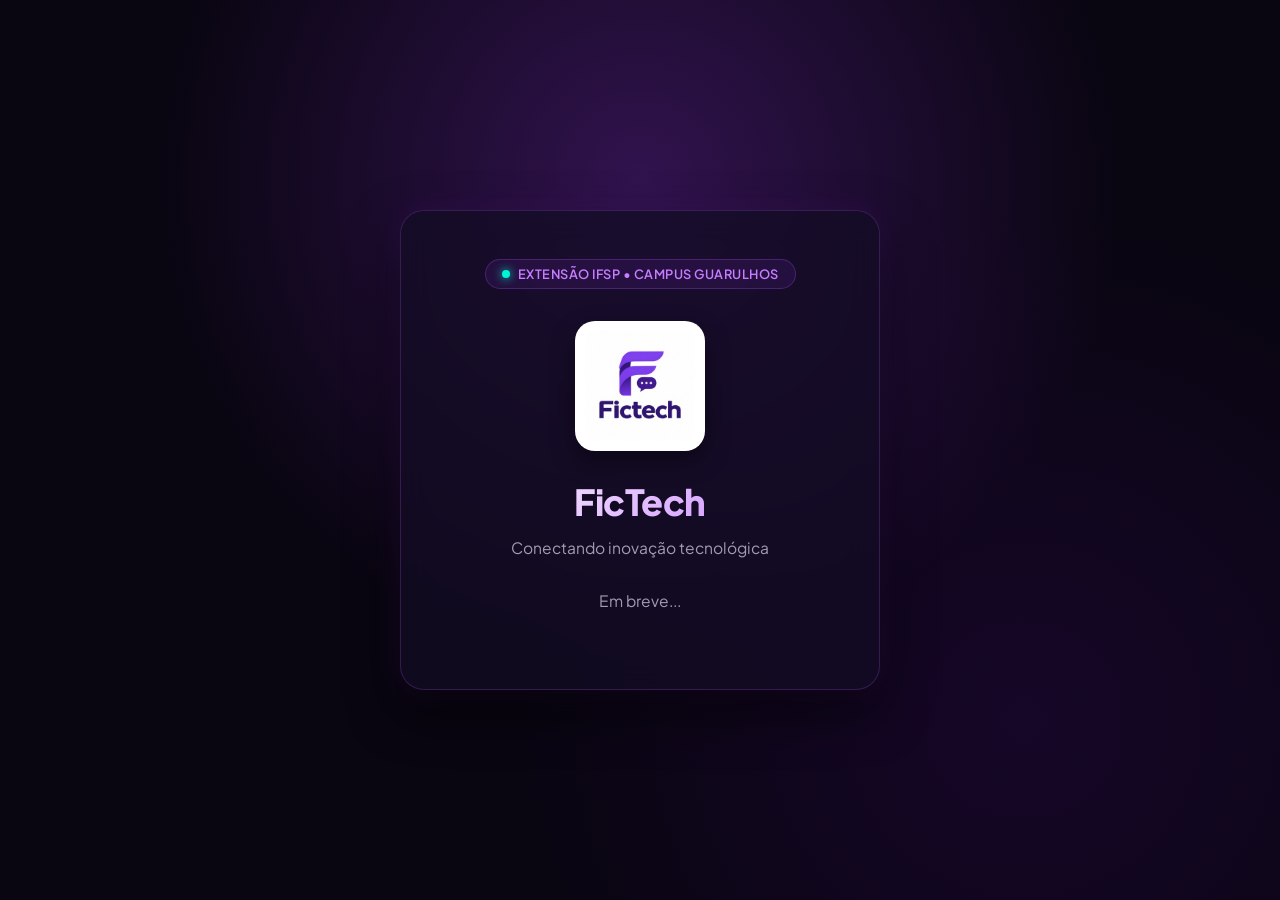
==== index.html @ bb1fc8cc "feat: Index & ReadMe add" ====
<!DOCTYPE html>
<html lang="pt-BR">
<head>
    <meta charset="UTF-8">
    <meta name="viewport" content="width=device-width, initial-scale=1.0">
    <title>FicTech - Em Breve | Projeto de Extensão IFSP</title>
    
    <!-- Fonte moderna do Google Fonts -->
    <link rel="preconnect" href="https://fonts.googleapis.com">
    <link rel="preconnect" href="https://fonts.gstatic.com" crossorigin>
    <link href="https://fonts.googleapis.com/css2?family=Plus+Jakarta+Sans:wght@400;600;700;800&display=swap" rel="stylesheet">
    
    <style>
        :root {
            --primary: #7B2CBF;
            --primary-light: #9D4EDD;
            --primary-glow: rgba(123, 44, 191, 0.35);
            --bg-dark: #090511;
            --card-bg: rgba(19, 12, 36, 0.75);
            --text-main: #F3F0F9;
            --text-muted: #A39BB0;
        }

        * {
            box-sizing: border-box;
            margin: 0;
            padding: 0;
        }

        body {
            font-family: 'Plus Jakarta Sans', -apple-system, BlinkMacSystemFont, sans-serif;
            background-color: var(--bg-dark);
            /* Gradiente radial de fundo para criar iluminação temática */
            background-image: 
                radial-gradient(circle at 50% 20%, var(--primary-glow) 0%, transparent 50%),
                radial-gradient(circle at 80% 80%, rgba(60, 9, 108, 0.25) 0%, transparent 40%);
            color: var(--text-main);
            display: flex;
            justify-content: center;
            align-items: center;
            min-height: 100vh;
            padding: 1.5rem;
        }

        .card {
            background: var(--card-bg);
            backdrop-filter: blur(16px);
            -webkit-backdrop-filter: blur(16px);
            border: 1px solid rgba(157, 78, 221, 0.25);
            padding: 3rem 2.25rem;
            border-radius: 24px;
            box-shadow: 0 20px 50px rgba(0, 0, 0, 0.6), 
                        0 0 30px rgba(123, 44, 191, 0.2);
            text-align: center;
            max-width: 480px;
            width: 100%;
            transition: transform 0.3s ease, box-shadow 0.3s ease;
        }

        .card:hover {
            transform: translateY(-4px);
            box-shadow: 0 25px 60px rgba(0, 0, 0, 0.7), 
                        0 0 40px rgba(157, 78, 221, 0.3);
        }

        /* Badge de Status / Projeto */
        .badge {
            display: inline-flex;
            align-items: center;
            gap: 8px;
            background: rgba(123, 44, 191, 0.15);
            border: 1px solid rgba(157, 78, 221, 0.3);
            color: #C77DFF;
            padding: 6px 16px;
            border-radius: 50px;
            font-size: 0.8rem;
            font-weight: 600;
            letter-spacing: 0.5px;
            margin-bottom: 2rem;
            text-transform: uppercase;
        }

        /* Ponto pulsante de status ativo */
        .pulse-dot {
            width: 8px;
            height: 8px;
            background-color: #00F5D4;
            border-radius: 50%;
            box-shadow: 0 0 10px #00F5D4;
            animation: pulse 2s infinite;
        }

        @keyframes pulse {
            0% { transform: scale(0.95); box-shadow: 0 0 0 0 rgba(0, 245, 212, 0.7); }
            70% { transform: scale(1); box-shadow: 0 0 0 8px rgba(0, 245, 212, 0); }
            100% { transform: scale(0.95); box-shadow: 0 0 0 0 rgba(0, 245, 212, 0); }
        }

        .logo-container {
            display: inline-block;
            margin-bottom: 1.5rem;
        }

        .logo {
            width: 130px;
            height: 130px;
            object-fit: contain;
            border-radius: 20px;
            background: #FFFFFF;
            padding: 10px;
            box-shadow: 0 10px 25px rgba(0, 0, 0, 0.4);
        }

        h1 {
            font-size: 2.25rem;
            font-weight: 800;
            margin-bottom: 0.75rem;
            background: linear-gradient(135deg, #FFFFFF 0%, #C77DFF 100%);
            -webkit-background-clip: text;
            -webkit-text-fill-color: transparent;
            letter-spacing: -0.5px;
        }

        .description {
            font-size: 0.975rem;
            line-height: 1.6;
            color: var(--text-muted);
            margin-bottom: 1.75rem;
        }

        /* Box provocativa "Em breve" */
        .teaser-box {
            background: rgba(255, 255, 255, 0.03);
            border-left: 3px solid var(--primary-light);
            padding: 1rem 1.25rem;
            border-radius: 0 12px 12px 0;
            text-align: left;
        }

        .teaser-box h2 {
            font-size: 0.875rem;
            color: #E0AAFF;
            margin-bottom: 0.25rem;
            font-weight: 700;
            display: flex;
            align-items: center;
            gap: 6px;
        }

        .teaser-box p {
            font-size: 0.85rem;
            color: var(--text-muted);
            line-height: 1.5;
        }

        footer {
            margin-top: 2rem;
            font-size: 0.75rem;
            color: rgba(163, 155, 176, 0.5);
        }
    </style>
</head>
<body>

    <main class="card">
        <!-- Tag superior de contexto do projeto -->
        <div class="badge">
            <span class="pulse-dot"></span>
            Extensão IFSP • Campus Guarulhos
        </div>

        <div class="logo-container">
            <img src="/img/fictech_logo.jpg" alt="Logo FicTech" class="logo">
        </div>
        
        <h1>FicTech</h1>
        
        <p class="description">
            Conectando inovação tecnológica
        <p class="description">Em breve...</p>
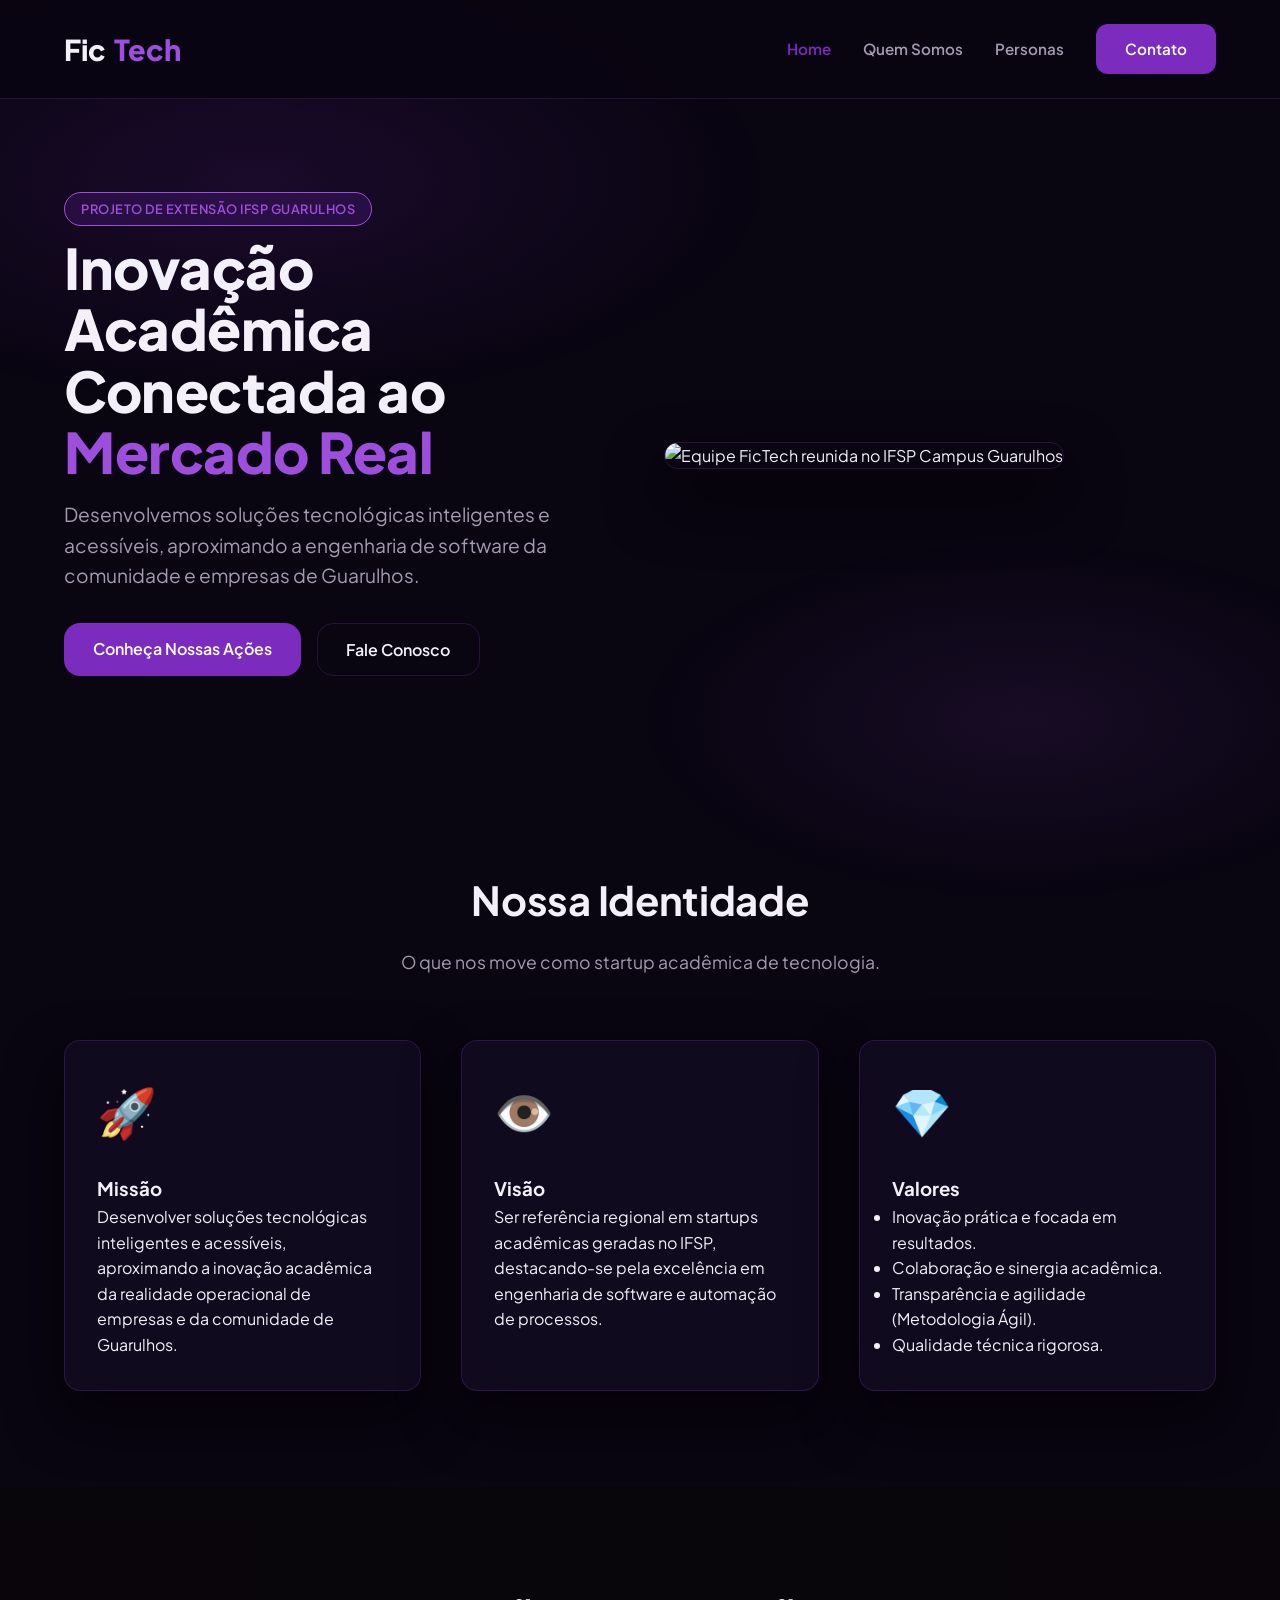
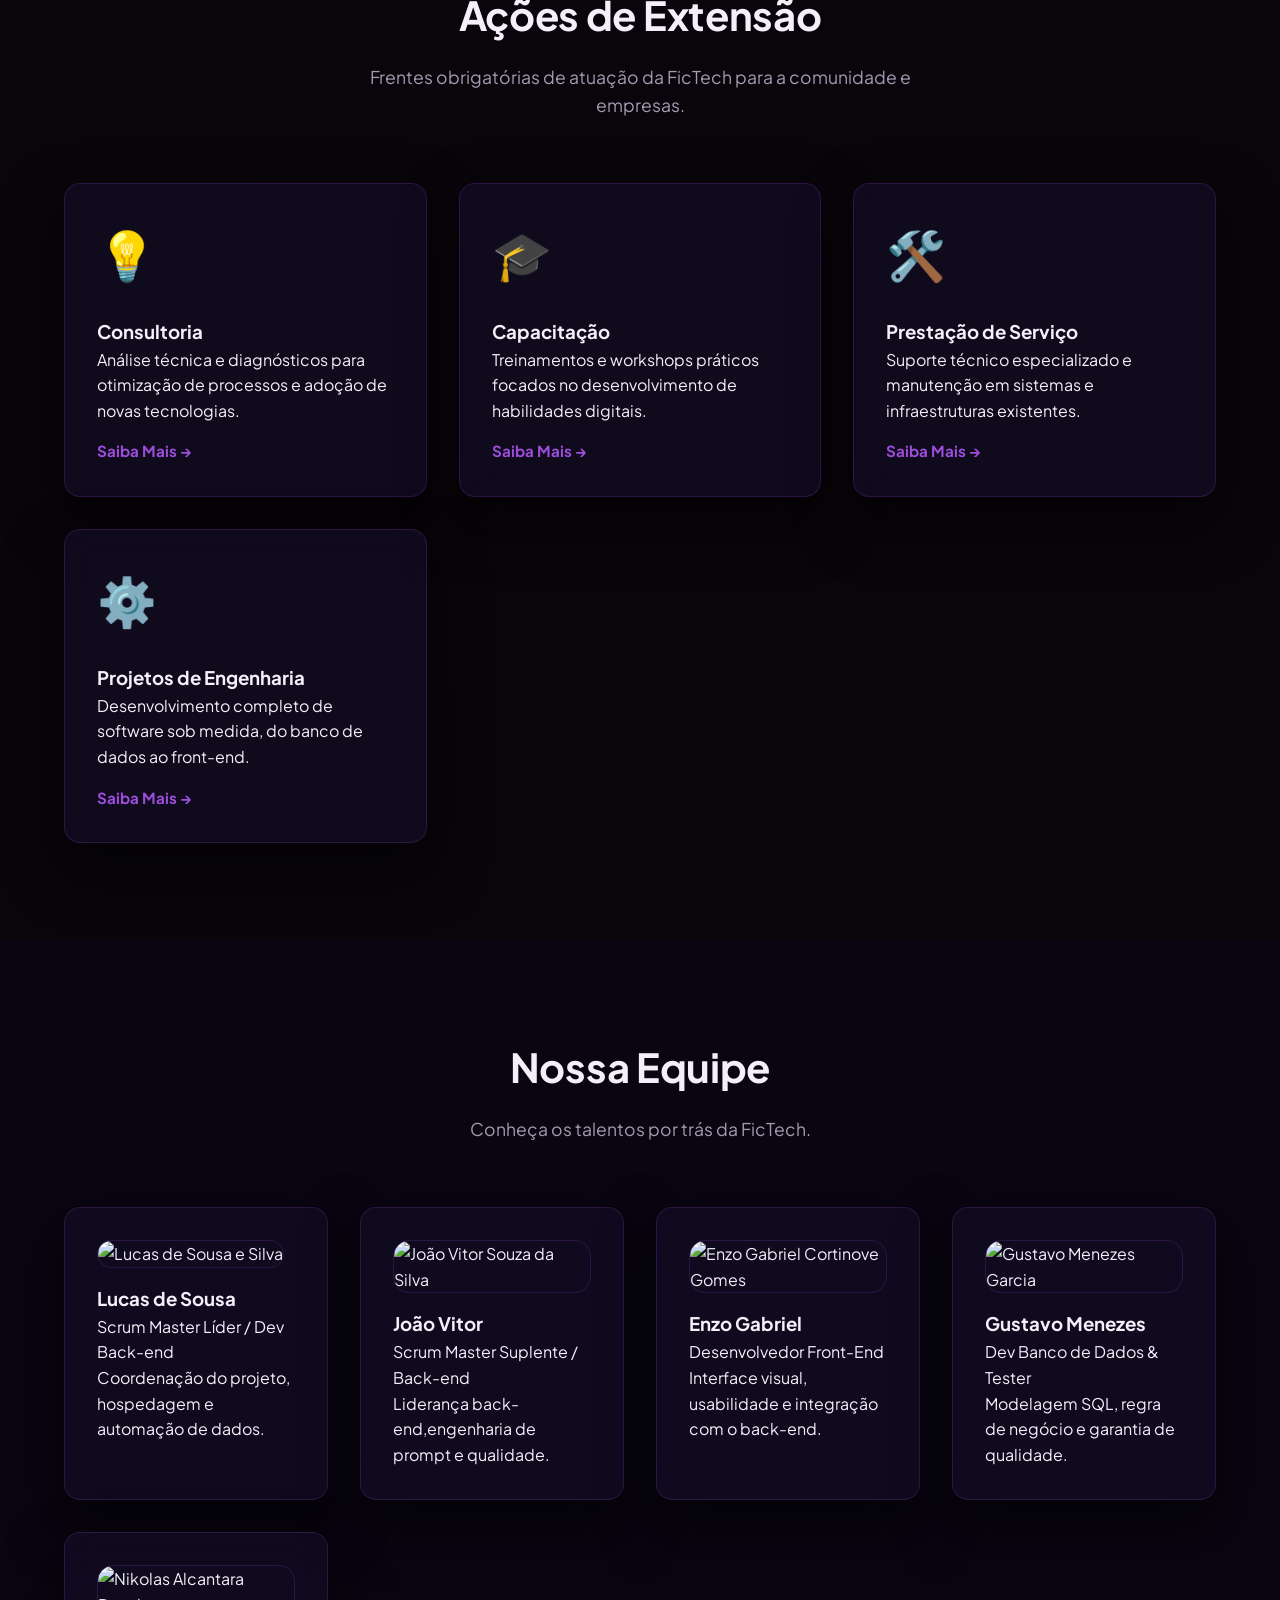
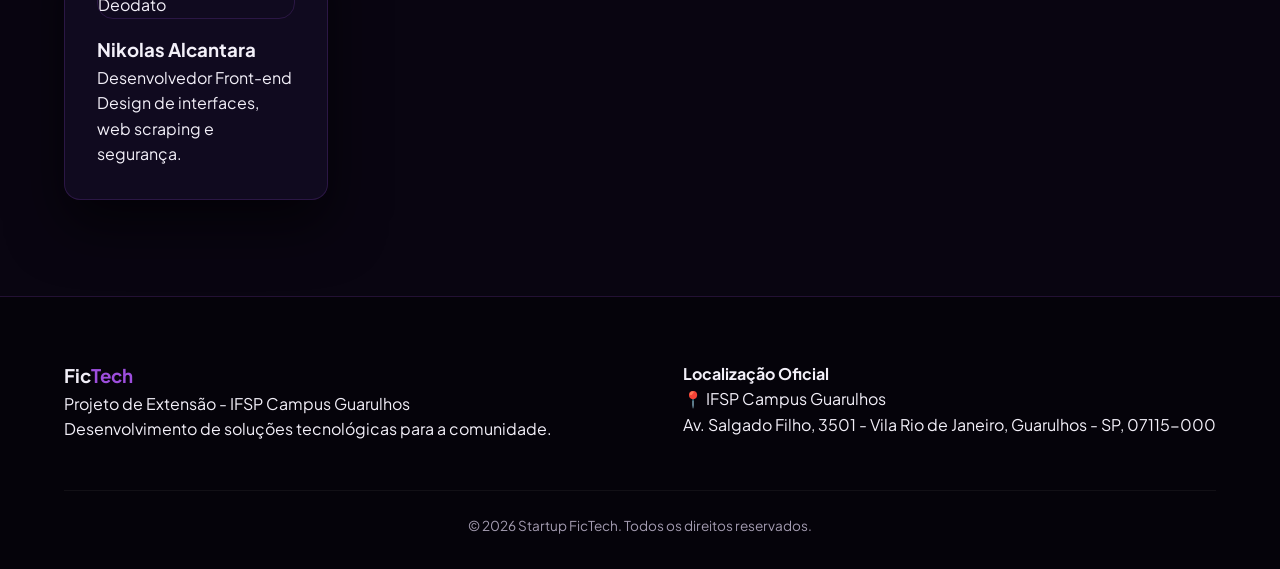
==== commit e7ed27c8: "feat: adiciona landing page e estrutura completa do portal fictech" ====
--- a/index.html
+++ b/index.html
@@ -1,180 +1,217 @@
 <!DOCTYPE html>
 <html lang="pt-BR">
+
 <head>
-    <meta charset="UTF-8">
-    <meta name="viewport" content="width=device-width, initial-scale=1.0">
-    <title>FicTech - Em Breve | Projeto de Extensão IFSP</title>
-    
-    <!-- Fonte moderna do Google Fonts -->
-    <link rel="preconnect" href="https://fonts.googleapis.com">
-    <link rel="preconnect" href="https://fonts.gstatic.com" crossorigin>
-    <link href="https://fonts.googleapis.com/css2?family=Plus+Jakarta+Sans:wght@400;600;700;800&display=swap" rel="stylesheet">
-    
-    <style>
-        :root {
-            --primary: #7B2CBF;
-            --primary-light: #9D4EDD;
-            --primary-glow: rgba(123, 44, 191, 0.35);
-            --bg-dark: #090511;
-            --card-bg: rgba(19, 12, 36, 0.75);
-            --text-main: #F3F0F9;
-            --text-muted: #A39BB0;
-        }
-
-        * {
-            box-sizing: border-box;
-            margin: 0;
-            padding: 0;
-        }
-
-        body {
-            font-family: 'Plus Jakarta Sans', -apple-system, BlinkMacSystemFont, sans-serif;
-            background-color: var(--bg-dark);
-            /* Gradiente radial de fundo para criar iluminação temática */
-            background-image: 
-                radial-gradient(circle at 50% 20%, var(--primary-glow) 0%, transparent 50%),
-                radial-gradient(circle at 80% 80%, rgba(60, 9, 108, 0.25) 0%, transparent 40%);
-            color: var(--text-main);
-            display: flex;
-            justify-content: center;
-            align-items: center;
-            min-height: 100vh;
-            padding: 1.5rem;
-        }
-
-        .card {
-            background: var(--card-bg);
-            backdrop-filter: blur(16px);
-            -webkit-backdrop-filter: blur(16px);
-            border: 1px solid rgba(157, 78, 221, 0.25);
-            padding: 3rem 2.25rem;
-            border-radius: 24px;
-            box-shadow: 0 20px 50px rgba(0, 0, 0, 0.6), 
-                        0 0 30px rgba(123, 44, 191, 0.2);
-            text-align: center;
-            max-width: 480px;
-            width: 100%;
-            transition: transform 0.3s ease, box-shadow 0.3s ease;
-        }
-
-        .card:hover {
-            transform: translateY(-4px);
-            box-shadow: 0 25px 60px rgba(0, 0, 0, 0.7), 
-                        0 0 40px rgba(157, 78, 221, 0.3);
-        }
-
-        /* Badge de Status / Projeto */
-        .badge {
-            display: inline-flex;
-            align-items: center;
-            gap: 8px;
-            background: rgba(123, 44, 191, 0.15);
-            border: 1px solid rgba(157, 78, 221, 0.3);
-            color: #C77DFF;
-            padding: 6px 16px;
-            border-radius: 50px;
-            font-size: 0.8rem;
-            font-weight: 600;
-            letter-spacing: 0.5px;
-            margin-bottom: 2rem;
-            text-transform: uppercase;
-        }
-
-        /* Ponto pulsante de status ativo */
-        .pulse-dot {
-            width: 8px;
-            height: 8px;
-            background-color: #00F5D4;
-            border-radius: 50%;
-            box-shadow: 0 0 10px #00F5D4;
-            animation: pulse 2s infinite;
-        }
-
-        @keyframes pulse {
-            0% { transform: scale(0.95); box-shadow: 0 0 0 0 rgba(0, 245, 212, 0.7); }
-            70% { transform: scale(1); box-shadow: 0 0 0 8px rgba(0, 245, 212, 0); }
-            100% { transform: scale(0.95); box-shadow: 0 0 0 0 rgba(0, 245, 212, 0); }
-        }
-
-        .logo-container {
-            display: inline-block;
-            margin-bottom: 1.5rem;
-        }
-
-        .logo {
-            width: 130px;
-            height: 130px;
-            object-fit: contain;
-            border-radius: 20px;
-            background: #FFFFFF;
-            padding: 10px;
-            box-shadow: 0 10px 25px rgba(0, 0, 0, 0.4);
-        }
-
-        h1 {
-            font-size: 2.25rem;
-            font-weight: 800;
-            margin-bottom: 0.75rem;
-            background: linear-gradient(135deg, #FFFFFF 0%, #C77DFF 100%);
-            -webkit-background-clip: text;
-            -webkit-text-fill-color: transparent;
-            letter-spacing: -0.5px;
-        }
-
-        .description {
-            font-size: 0.975rem;
-            line-height: 1.6;
-            color: var(--text-muted);
-            margin-bottom: 1.75rem;
-        }
-
-        /* Box provocativa "Em breve" */
-        .teaser-box {
-            background: rgba(255, 255, 255, 0.03);
-            border-left: 3px solid var(--primary-light);
-            padding: 1rem 1.25rem;
-            border-radius: 0 12px 12px 0;
-            text-align: left;
-        }
-
-        .teaser-box h2 {
-            font-size: 0.875rem;
-            color: #E0AAFF;
-            margin-bottom: 0.25rem;
-            font-weight: 700;
-            display: flex;
-            align-items: center;
-            gap: 6px;
-        }
-
-        .teaser-box p {
-            font-size: 0.85rem;
-            color: var(--text-muted);
-            line-height: 1.5;
-        }
-
-        footer {
-            margin-top: 2rem;
-            font-size: 0.75rem;
-            color: rgba(163, 155, 176, 0.5);
-        }
-    </style>
+  <meta charset="UTF-8">
+  <meta name="viewport" content="width=device-width, initial-scale=1.0">
+  <title>Portal FicTech | IFSP Guarulhos</title>
+  <!-- Fonte Plus Jakarta Sans -->
+  <link rel="preconnect" href="https://fonts.googleapis.com">
+  <link rel="preconnect" href="https://fonts.gstatic.com" crossorigin>
+  <link href="https://fonts.googleapis.com/css2?family=Plus+Jakarta+Sans:wght@300;400;600;700;800&display=swap"
+    rel="stylesheet">
+  <link rel="stylesheet" href="static/css/style.css">
 </head>
+
 <body>
 
-    <main class="card">
-        <!-- Tag superior de contexto do projeto -->
-        <div class="badge">
-            <span class="pulse-dot"></span>
-            Extensão IFSP • Campus Guarulhos
-        </div>
-
-        <div class="logo-container">
-            <img src="/img/fictech_logo.jpg" alt="Logo FicTech" class="logo">
-        </div>
-        
-        <h1>FicTech</h1>
-        
-        <p class="description">
-            Conectando inovação tecnológica
-        <p class="description">Em breve...</p>+  <header class="header" id="header">
+    <div class="logo">Fic<span>Tech</span></div>
+
+    <!-- Botão Hambúrguer (Visível apenas em telas menores/mobile) -->
+    <button class="menu-toggle" aria-label="Abrir menu de navegação" onclick="toggleNav()">
+      &#9776;
+    </button>
+
+    <nav>
+      <ul id="nav-menu">
+        <li><a href="index.html" class="active">Home</a></li>
+        <li><a href="quem-somos.html">Quem Somos</a></li>
+        <li><a href="personas.html">Personas</a></li>
+        <li><a href="contato.php" class="btn-primary-sm">Contato</a></li>
+      </ul>
+    </nav>
+  </header>
+
+  <!-- 1ª DOBRA: HERO SECTION -->
+  <section class="hero-section">
+    <div class="hero-content">
+      <span class="badge">Projeto de Extensão IFSP Guarulhos</span>
+      <h1>Inovação Acadêmica Conectada ao <span>Mercado Real</span></h1>
+      <p>Desenvolvemos soluções tecnológicas inteligentes e acessíveis, aproximando a engenharia de software da
+        comunidade e empresas de Guarulhos.</p>
+      <div class="hero-buttons">
+        <a href="quem-somos.html" class="btn-primary">Conheça Nossas Ações</a>
+        <a href="contato.php" class="btn-secondary">Fale Conosco</a>
+      </div>
+    </div>
+    <div class="hero-image-wrapper">
+      <!-- Imagem Horizontal no padrão clássico 16:9 (1280x720) -->
+      <img src="https://picsum.photos/1280/720" alt="Equipe FicTech reunida no IFSP Campus Guarulhos" class="hero-img">
+    </div>
+  </section>
+
+  <script>
+    // Header scroll effect
+    const header = document.getElementById('header');
+    let lastScroll = 0;
+
+    window.addEventListener('scroll', () => {
+      const currentScroll = window.pageYOffset;
+
+      if (currentScroll > lastScroll && currentScroll > 100) {
+        header.classList.add('scrolled');
+      } else {
+        header.classList.remove('scrolled');
+      }
+
+      lastScroll = currentScroll;
+    });
+  </script>
+
+  <script>
+    function toggleNav() {
+      const navMenu = document.getElementById('nav-menu');
+      const isOpen = navMenu.classList.toggle('visible');
+
+      const toggle = document.querySelector('.menu-toggle');
+      toggle.setAttribute('aria-expanded', isOpen);
+      toggle.setAttribute('aria-label', isOpen ? 'Fechar menu de navegação' : 'Abrir menu de navegação');
+    }
+  </script>
+
+  <!-- 2ª DOBRA: INSTITUCIONAL (MISSÃO, VISÃO E VALORES) -->
+  <section class="institutional-section">
+    <div class="section-header">
+      <h2>Nossa Identidade</h2>
+      <p>O que nos move como startup acadêmica de tecnologia.</p>
+    </div>
+    <div class="cards-grid-3">
+      <div class="glass-card">
+        <div class="card-icon">🚀</div>
+        <h3>Missão</h3>
+        <p>Desenvolver soluções tecnológicas inteligentes e acessíveis, aproximando a inovação acadêmica da realidade
+          operacional de empresas e da comunidade de Guarulhos.</p>
+      </div>
+      <div class="glass-card">
+        <div class="card-icon">👁️</div>
+        <h3>Visão</h3>
+        <p>Ser referência regional em startups acadêmicas geradas no IFSP, destacando-se pela excelência em engenharia
+          de software e automação de processos.</p>
+      </div>
+      <div class="glass-card">
+        <div class="card-icon">💎</div>
+        <h3>Valores</h3>
+        <ul>
+          <li>Inovação prática e focada em resultados.</li>
+          <li>Colaboração e sinergia acadêmica.</li>
+          <li>Transparência e agilidade (Metodologia Ágil).</li>
+          <li>Qualidade técnica rigorosa.</li>
+        </ul>
+      </div>
+    </div>
+  </section>
+
+  <!-- 3ª DOBRA: SERVIÇOS (AÇÕES DE EXTENSÃO) -->
+  <section class="services-section">
+    <div class="section-header">
+      <h2>Ações de Extensão</h2>
+      <p>Frentes obrigatórias de atuação da FicTech para a comunidade e empresas.</p>
+    </div>
+    <div class="cards-grid-4">
+      <div class="glass-card">
+        <div class="card-icon">💡</div>
+        <h3>Consultoria</h3>
+        <p>Análise técnica e diagnósticos para otimização de processos e adoção de novas tecnologias.</p>
+        <a href="quem-somos.html#consultoria" class="card-link">Saiba Mais &rarr;</a>
+      </div>
+      <div class="glass-card">
+        <div class="card-icon">🎓</div>
+        <h3>Capacitação</h3>
+        <p>Treinamentos e workshops práticos focados no desenvolvimento de habilidades digitais.</p>
+        <a href="quem-somos.html#capacitacao" class="card-link">Saiba Mais &rarr;</a>
+      </div>
+      <div class="glass-card">
+        <div class="card-icon">🛠️</div>
+        <h3>Prestação de Serviço</h3>
+        <p>Suporte técnico especializado e manutenção em sistemas e infraestruturas existentes.</p>
+        <a href="quem-somos.html#prestacao" class="card-link">Saiba Mais &rarr;</a>
+      </div>
+      <div class="glass-card">
+        <div class="card-icon">⚙️</div>
+        <h3>Projetos de Engenharia</h3>
+        <p>Desenvolvimento completo de software sob medida, do banco de dados ao front-end.</p>
+        <a href="quem-somos.html#engenharia" class="card-link">Saiba Mais &rarr;</a>
+      </div>
+    </div>
+  </section>
+
+  <!-- 4ª DOBRA: EQUIPE (PERSONAS) -->
+  <section class="team-section">
+    <div class="section-header">
+      <h2>Nossa Equipe</h2>
+      <p>Conheça os talentos por trás da FicTech.</p>
+    </div>
+    <div class="cards-grid-5">
+      <!-- Lucas -->
+      <div class="glass-card team-card" onclick="window.location.href='personas.html#lucas'">
+        <!-- Imagem Vertical Retrato 3:4 (600x800) -->
+        <img src="https://picsum.photos/600/800?random=1" alt="Lucas de Sousa e Silva" class="profile-img-vertical">
+        <h3>Lucas de Sousa</h3>
+        <span class="role">Scrum Master Líder / Dev Back-end</span>
+        <p class="desc-sm">Coordenação do projeto, hospedagem e automação de dados.</p>
+      </div>
+      <!-- João -->
+      <div class="glass-card team-card" onclick="window.location.href='personas.html#joao'">
+        <img src="https://picsum.photos/600/800?random=2" alt="João Vitor Souza da Silva" class="profile-img-vertical">
+        <h3>João Vitor</h3>
+        <span class="role">Scrum Master Suplente / Back-end</span>
+        <p class="desc-sm">Liderança back-end,engenharia de prompt e qualidade.</p>
+      </div>
+      <!-- Enzo -->
+      <div class="glass-card team-card" onclick="window.location.href='personas.html#enzo'">
+        <img src="https://picsum.photos/600/800?random=3" alt="Enzo Gabriel Cortinove Gomes"
+          class="profile-img-vertical">
+        <h3>Enzo Gabriel</h3>
+        <span class="role">Desenvolvedor Front-End</span>
+        <p class="desc-sm">Interface visual, usabilidade e integração com o back-end.</p>
+      </div>
+      <!-- Gustavo -->
+      <div class="glass-card team-card" onclick="window.location.href='personas.html#gustavo'">
+        <img src="https://picsum.photos/600/800?random=4" alt="Gustavo Menezes Garcia" class="profile-img-vertical">
+        <h3>Gustavo Menezes</h3>
+        <span class="role">Dev Banco de Dados & Tester</span>
+        <p class="desc-sm">Modelagem SQL, regra de negócio e garantia de qualidade.</p>
+      </div>
+      <!-- Nikolas -->
+      <div class="glass-card team-card" onclick="window.location.href='personas.html#nikolas'">
+        <img src="https://picsum.photos/600/800?random=5" alt="Nikolas Alcantara Deodato" class="profile-img-vertical">
+        <h3>Nikolas Alcantara</h3>
+        <span class="role">Desenvolvedor Front-end</span>
+        <p class="desc-sm">Design de interfaces, web scraping e segurança.</p>
+      </div>
+    </div>
+  </section>
+
+  <!-- 5ª DOBRA: RODAPÉ E LOCALIZAÇÃO -->
+  <footer class="footer">
+    <div class="footer-content">
+      <div class="footer-info">
+        <h3>Fic<span>Tech</span></h3>
+        <p>Projeto de Extensão - IFSP Campus Guarulhos</p>
+        <p>Desenvolvimento de soluções tecnológicas para a comunidade.</p>
+      </div>
+      <div class="footer-location">
+        <h4>Localização Oficial</h4>
+        <p>📍 IFSP Campus Guarulhos</p>
+        <p>Av. Salgado Filho, 3501 - Vila Rio de Janeiro, Guarulhos - SP, 07115-000</p>
+      </div>
+    </div>
+    <div class="footer-bottom">
+      <p>&copy; 2026 Startup FicTech. Todos os direitos reservados.</p>
+    </div>
+  </footer>
+
+</body>
+
+</html>
--- a/static/css/style.css
+++ b/static/css/style.css
@@ -0,0 +1,631 @@
+:root {
+    --bg-main: #090511;
+    --card-bg: rgba(19, 12, 36, 0.75);
+    --primary: #7B2CBF;
+    --primary-neon: #9D4EDD;
+    --text-main: #F3F0F9;
+    --text-muted: #A39BB0;
+    --border-glass: rgba(157, 78, 221, 0.2);
+    --font-family: 'Plus Jakarta Sans', Arial, sans-serif;
+    --section-padding: 6rem 5%;
+    --card-radius: 16px;
+    --hero-gap: 3rem;
+}
+
+/* Reset & Base */
+* {
+    margin: 0;
+    padding: 0;
+    box-sizing: border-box;
+    font-family: var(--font-family);
+}
+
+html {
+    scroll-behavior: smooth;
+}
+
+body {
+    background-color: var(--bg-main);
+    color: var(--text-main);
+    line-height: 1.6;
+    overflow-x: hidden;
+}
+
+/* Background subtle pattern/glow */
+body::before {
+    content: '';
+    position: fixed;
+    inset: 0;
+    background: 
+        radial-gradient(ellipse 80% 50% at 20% 20%, rgba(123, 44, 191, 0.15) 0%, transparent 50%),
+        radial-gradient(ellipse 60% 40% at 80% 80%, rgba(157, 78, 221, 0.1) 0%, transparent 50%);
+    pointer-events: none;
+    z-index: -1;
+}
+
+/* Header */
+.header {
+    display: flex;
+    justify-content: space-between;
+    align-items: center;
+    padding: 1.5rem 5%;
+    background: rgba(9, 5, 17, 0.9);
+    backdrop-filter: blur(16px);
+    -webkit-backdrop-filter: blur(16px);
+    position: sticky;
+    top: 0;
+    z-index: 1000;
+    border-bottom: 1px solid var(--border-glass);
+    transition: background 0.3s;
+}
+
+.header.scrolled {
+    background: rgba(9, 5, 17, 0.95);
+}
+
+.logo {
+    font-size: 1.8rem;
+    font-weight: 800;
+    display: flex;
+    align-items: center;
+    gap: 0.5rem;
+}
+
+.logo span {
+    color: var(--primary-neon);
+}
+
+nav ul {
+    display: flex;
+    list-style: none;
+    gap: 2rem;
+    align-items: center;
+}
+
+nav a {
+    color: var(--text-muted);
+    text-decoration: none;
+    font-weight: 600;
+    font-size: 0.95rem;
+    transition: 0.3s;
+    position: relative;
+}
+
+nav a::after {
+    content: '';
+    position: absolute;
+    bottom: -4px;
+    left: 0;
+    width: 0;
+    height: 2px;
+    background: var(--primary-neon);
+    transition: width 0.3s;
+}
+
+nav a:hover {
+    color: var(--primary-neon);
+}
+
+nav a:hover::after {
+    width: 100%;
+}
+
+nav a.active {
+    color: var(--primary);
+}
+
+/* Buttons */
+.btn-primary,
+.btn-secondary,
+.btn-primary-sm {
+    font-family: inherit;
+    font-weight: 600;
+    border-radius: var(--card-radius);
+    padding: 0.8rem 1.8rem;
+    cursor: pointer;
+    transition: all 0.3s;
+    text-decoration: none;
+    display: inline-block;
+}
+
+.btn-primary {
+    background: var(--primary);
+    color: white;
+    border: none;
+}
+
+.btn-primary:hover {
+    background: var(--primary-neon);
+    box-shadow: 0 0 25px rgba(157, 78, 221, 0.6);
+    transform: translateY(-2px);
+}
+
+.btn-secondary {
+    background: transparent;
+    color: var(--text-main);
+    border: 1px solid var(--border-glass);
+}
+
+.btn-secondary:hover {
+    border-color: var(--primary-neon);
+    color: var(--primary-neon);
+    box-shadow: 0 0 15px rgba(157, 78, 221, 0.4);
+}
+
+.btn-primary-sm {
+    background: var(--primary);
+    color: white !important;
+    border-radius: 12px;
+}
+
+.btn-primary-sm:hover {
+    background: var(--primary-neon);
+    box-shadow: 0 0 15px rgba(157, 78, 221, 0.5);
+}
+
+/* Hero Section */
+.hero-section {
+    display: grid;
+    grid-template-columns: 1fr 1fr;
+    gap: var(--hero-gap);
+    padding: var(--section-padding);
+    align-items: center;
+}
+
+.badge {
+    background: rgba(123, 44, 191, 0.2);
+    border: 1px solid var(--primary-neon);
+    color: var(--primary-neon);
+    padding: 0.5rem 1rem;
+    border-radius: 50px;
+    font-size: 0.8rem;
+    font-weight: 600;
+    text-transform: uppercase;
+    letter-spacing: 0.5px;
+}
+
+.hero-content h1 {
+    font-size: 3.5rem;
+    font-weight: 800;
+    margin: 1rem 0;
+    line-height: 1.1;
+    letter-spacing: -0.5px;
+}
+
+.hero-content h1 span {
+    color: var(--primary-neon);
+}
+
+.hero-content p {
+    color: var(--text-muted);
+    font-size: 1.2rem;
+    margin-bottom: 2rem;
+    max-width: 500px;
+}
+
+.hero-buttons {
+    display: flex;
+    gap: 1rem;
+    flex-wrap: wrap;
+}
+
+.hero-img {
+    width: 100%;
+    border-radius: var(--card-radius);
+    border: 1px solid var(--border-glass);
+    box-shadow: 0 30px 60px rgba(0, 0, 0, 0.7);
+    transform: translateY(20px);
+    transition: transform 0.4s cubic-bezier(0.16, 1, 0.3, 1);
+}
+
+.hero-img:hover {
+    transform: translateY(0) scale(1.02);
+}
+
+/* Institutional Section */
+.institutional-section {
+    padding: var(--section-padding);
+}
+
+.institutional-section .section-header {
+    margin-bottom: 4rem;
+}
+
+.cards-grid-3 {
+    display: grid;
+    grid-template-columns: repeat(auto-fit, minmax(320px, 1fr));
+    gap: 2.5rem;
+}
+
+/* Services Section */
+.services-section {
+    padding: var(--section-padding);
+    background: rgba(9, 5, 11, 0.8);
+}
+
+.services-section .section-header {
+    margin-bottom: 4rem;
+}
+
+.cards-grid-4 {
+    display: grid;
+    grid-template-columns: repeat(auto-fit, minmax(280px, 1fr));
+    gap: 2rem;
+}
+
+/* Team Section */
+.team-section {
+    padding: var(--section-padding);
+}
+
+.team-section .section-header {
+    margin-bottom: 4rem;
+}
+
+.cards-grid-5 {
+    display: grid;
+    grid-template-columns: repeat(auto-fit, minmax(220px, 1fr));
+    gap: 2rem;
+}
+
+/* Glass Card Base */
+.glass-card {
+    background: var(--card-bg);
+    backdrop-filter: blur(20px);
+    -webkit-backdrop-filter: blur(20px);
+    border: 1px solid var(--border-glass);
+    border-radius: var(--card-radius);
+    padding: 2rem;
+    box-shadow: 0 25px 55px rgba(0, 0, 0, 0.6);
+    transition: all 0.4s cubic-bezier(0.16, 1, 0.3, 1);
+    position: relative;
+    overflow: hidden;
+}
+
+.glass-card::before {
+    content: '';
+    position: absolute;
+    top: 0;
+    left: 0;
+    right: 0;
+    height: 1px;
+    background: linear-gradient(90deg, transparent, var(--border-glass), transparent);
+    opacity: 0;
+    transition: opacity 0.3s;
+}
+
+.glass-card:hover {
+    transform: translateY(-8px) scale(1.01);
+    border-color: var(--primary-neon);
+    box-shadow: 0 35px 70px rgba(0, 0, 0, 0.8);
+}
+
+.glass-card:hover::before {
+    opacity: 1;
+}
+
+.glass-card:active {
+    transform: translateY(-4px) scale(0.98);
+}
+
+/* Card Icon */
+.card-icon {
+    font-size: 3rem;
+    margin-bottom: 1.5rem;
+    display: block;
+    color: var(--primary-neon);
+}
+
+.card-link {
+    display: inline-block;
+    margin-top: 1rem;
+    color: var(--primary-neon);
+    text-decoration: none;
+    font-weight: 700;
+    font-size: 0.95rem;
+}
+
+.card-link::after {
+    display: none !important;
+}
+
+.card-link:hover,
+.card-link:focus,
+.card-link:active {
+    color: var(--primary-neon) !important;
+    text-decoration: none !important;
+}
+
+/* Section Headers */
+.section-header {
+    text-align: center;
+    margin-bottom: 4rem;
+}
+
+.section-header h2 {
+    font-size: 2.5rem;
+    font-weight: 700;
+    margin-bottom: 1rem;
+    letter-spacing: -0.3px;
+}
+
+.section-header p {
+    color: var(--text-muted);
+    font-size: 1.1rem;
+    max-width: 600px;
+    margin: 0 auto;
+}
+
+/* Grids */
+.institutional-section, .services-section, .team-section {
+    padding: var(--section-padding);
+}
+
+/* Footer */
+.footer {
+    background: #05030a;
+    border-top: 1px solid var(--border-glass);
+    padding: 4rem 5% 2rem;
+}
+
+.footer-content {
+    display: flex;
+    justify-content: space-between;
+    flex-wrap: wrap;
+    gap: 3rem;
+    margin-bottom: 3rem;
+}
+
+.footer-info h3 span {
+    color: var(--primary-neon);
+}
+
+.footer-bottom {
+    text-align: center;
+    color: var(--text-muted);
+    font-size: 0.85rem;
+    padding-top: 1.5rem;
+    border-top: 1px solid rgba(255, 255, 255, 0.05);
+}
+
+/* Profile Image */
+.profile-img-vertical {
+    width: 100%;
+    aspect-ratio: 3 / 4;
+    border-radius: var(--card-radius);
+    object-fit: cover;
+    border: 1px solid var(--border-glass);
+    margin-bottom: 1rem;
+    transition: border-color 0.3s;
+}
+
+.team-card:hover .profile-img-vertical {
+    border-color: var(--primary-neon);
+}
+
+/* Focus states for accessibility */
+.audio-focus:focus-visible,
+a:focus-visible {
+    outline: 2px solid var(--primary-neon);
+    outline-offset: 4px;
+}
+
+/* Reduced motion */
+@media (prefers-reduced-motion: reduce) {
+    *,
+    *::before,
+    *::after {
+        animation-duration: 0.01ms !important;
+        animation-iteration-count: 1 !important;
+        transition-duration: 0.01ms !important;
+    }
+}
+
+/* Mobile adjustments */
+@media (max-width: 768px) {
+    :root {
+        --hero-gap: 2rem;
+        --section-padding: 4rem 3%;
+    }
+
+    /* Navigation - Hamburger hidden by default, shown on mobile */
+    .header nav {
+        position: fixed;
+        top: 100%;
+        left: 0;
+        width: 100%;
+        background: rgba(9, 5, 17, 0.98);
+        backdrop-filter: blur(20px);
+        border-top: 1px solid var(--border-glass);
+        padding: 2rem;
+        transform: translateY(-100%);
+        transition: transform 0.3s cubic-bezier(0.16, 1, 0.3, 1);
+        z-index: 900;
+    }
+
+    .header nav.open {
+        transform: translateY(0);
+    }
+
+    .header nav ul {
+        flex-direction: column;
+        gap: 1.5rem;
+        align-items: flex-start;
+        width: 100%;
+    }
+
+    .header nav li {
+        width: 100%;
+    }
+
+    .header nav a {
+        width: 100%;
+        padding: 0.8rem 1rem;
+        border-radius: var(--card-radius);
+        font-size: 1.1rem;
+    }
+
+    .header nav a::after {
+        display: none;
+    }
+
+    .header nav a:hover,
+    .header nav a.active {
+        background: var(--card-bg);
+        color: var(--primary-neon);
+    }
+
+    /* Hamburger menu button */
+    .menu-toggle {
+        display: block;
+        background: transparent;
+        border: none;
+        color: var(--text-main);
+        font-size: 1.5rem;
+        cursor: pointer;
+        padding: 0.5rem;
+        z-index: 901;
+    }
+
+    .header .logo {
+        position: relative;
+        z-index: 901;
+    }
+
+    /* Hide desktop nav links, show toggle */
+    .header ul {
+        display: none;
+    }
+
+    .header ul.visible {
+        display: flex;
+        position: fixed;
+        top: 100%;
+        left: 0;
+        width: 100%;
+        background: rgba(9, 5, 17, 0.98);
+        backdrop-filter: blur(20px);
+        padding: 2rem;
+    }
+
+    /* Hero Section */
+    .hero-section {
+        grid-template-columns: 1fr;
+        gap: var(--hero-gap);
+        padding: var(--section-padding);
+    }
+
+    .hero-content h1 {
+        font-size: 2.8rem;
+        line-height: 1.3;
+    }
+
+    .hero-content p {
+        font-size: 1rem;
+        margin-bottom: 1.5rem;
+    }
+
+    .hero-img {
+        margin-top: 2rem;
+        order: -1; /* Image above content on mobile */
+    }
+
+    /* Section Headers */
+    .section-header {
+        margin-bottom: 3rem;
+    }
+
+    .section-header h2 {
+        font-size: 2rem;
+        margin-bottom: 0.5rem;
+    }
+
+    .section-header p {
+        font-size: 0.95rem;
+    }
+
+    /* Grids - Force single column */
+    .cards-grid-3,
+    .cards-grid-4,
+    .cards-grid-5 {
+        grid-template-columns: 1fr !important;
+        gap: 1.5rem;
+    }
+
+    /* Glass Cards - ensure full width */
+    .glass-card {
+        padding: 1.5rem;
+    }
+
+    .card-icon {
+        font-size: 2rem;
+        margin-bottom: 1rem;
+    }
+
+    /* Team images */
+    .profile-img-vertical {
+        border-radius: var(--card-radius);
+    }
+
+    /* Buttons */
+    .btn-primary,
+    .btn-secondary,
+    .btn-primary-sm {
+        padding: 0.7rem 1.5rem;
+        font-size: 0.9rem;
+    }
+
+    .btn-primary-sm {
+        border-radius: 10px;
+    }
+
+    /* Footer */
+    .footer {
+        padding: 3rem 3% 2rem;
+    }
+
+    .footer-content {
+        flex-direction: column;
+        gap: 2rem;
+    }
+
+    .footer-info,
+    .footer-location {
+        flex: none;
+        text-align: center;
+    }
+
+    .footer-bottom {
+        font-size: 0.8rem;
+    }
+}
+
+/* Oculta o botão de menu mobile em telas desktop por padrão */
+.menu-toggle {
+    display: none;
+}
+
+/* Tablet adjustments - 769px to 1024px */
+@media (min-width: 769px) and (max-width: 1024px) {
+    .hero-content h1 {
+        font-size: 3rem;
+    }
+
+    .section-header h2 {
+        font-size: 2.1rem;
+    }
+
+    .cards-grid-3 {
+        grid-template-columns: repeat(auto-fit, minmax(280px, 1fr));
+    }
+
+    .cards-grid-4 {
+        grid-template-columns: repeat(auto-fit, minmax(240px, 1fr));
+    }
+
+    .cards-grid-5 {
+        grid-template-columns: repeat(auto-fit, minmax(200px, 1fr));
+    }
+}
+
+/* Reduced motion already handled above */
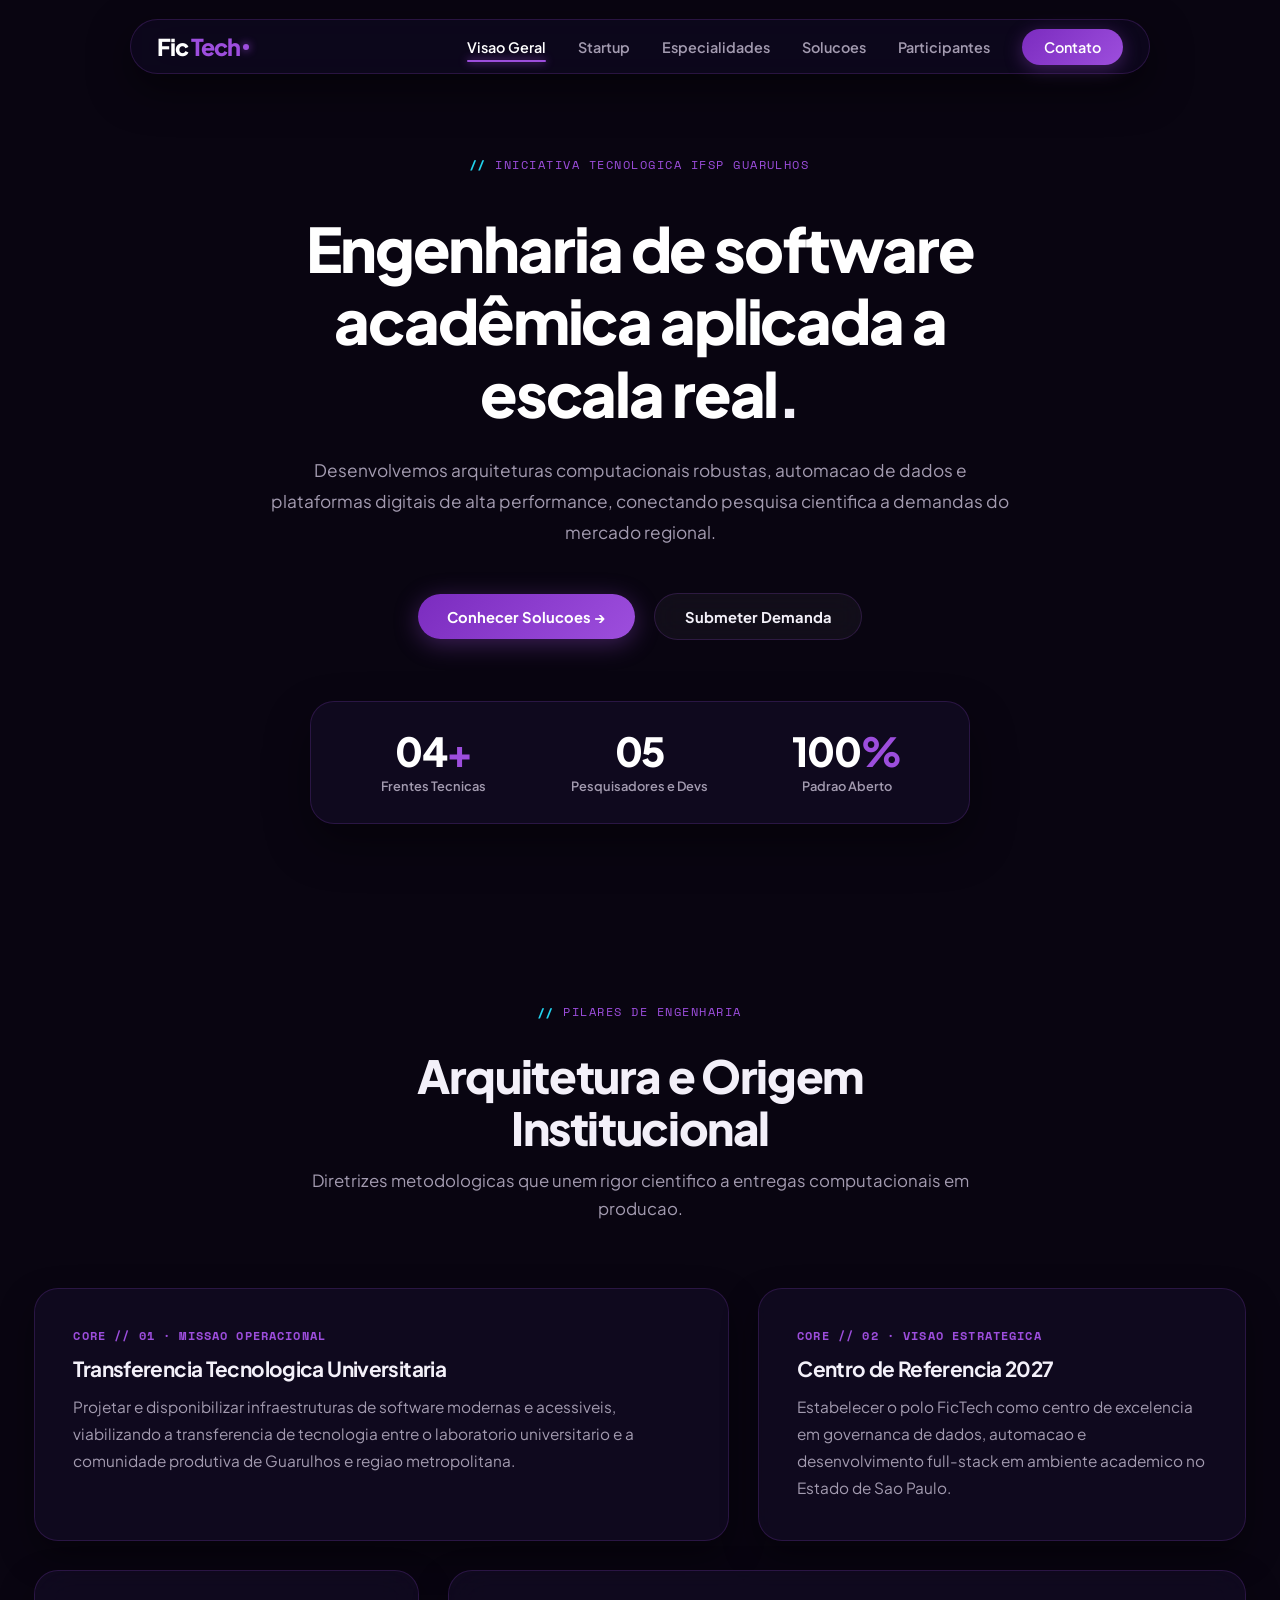
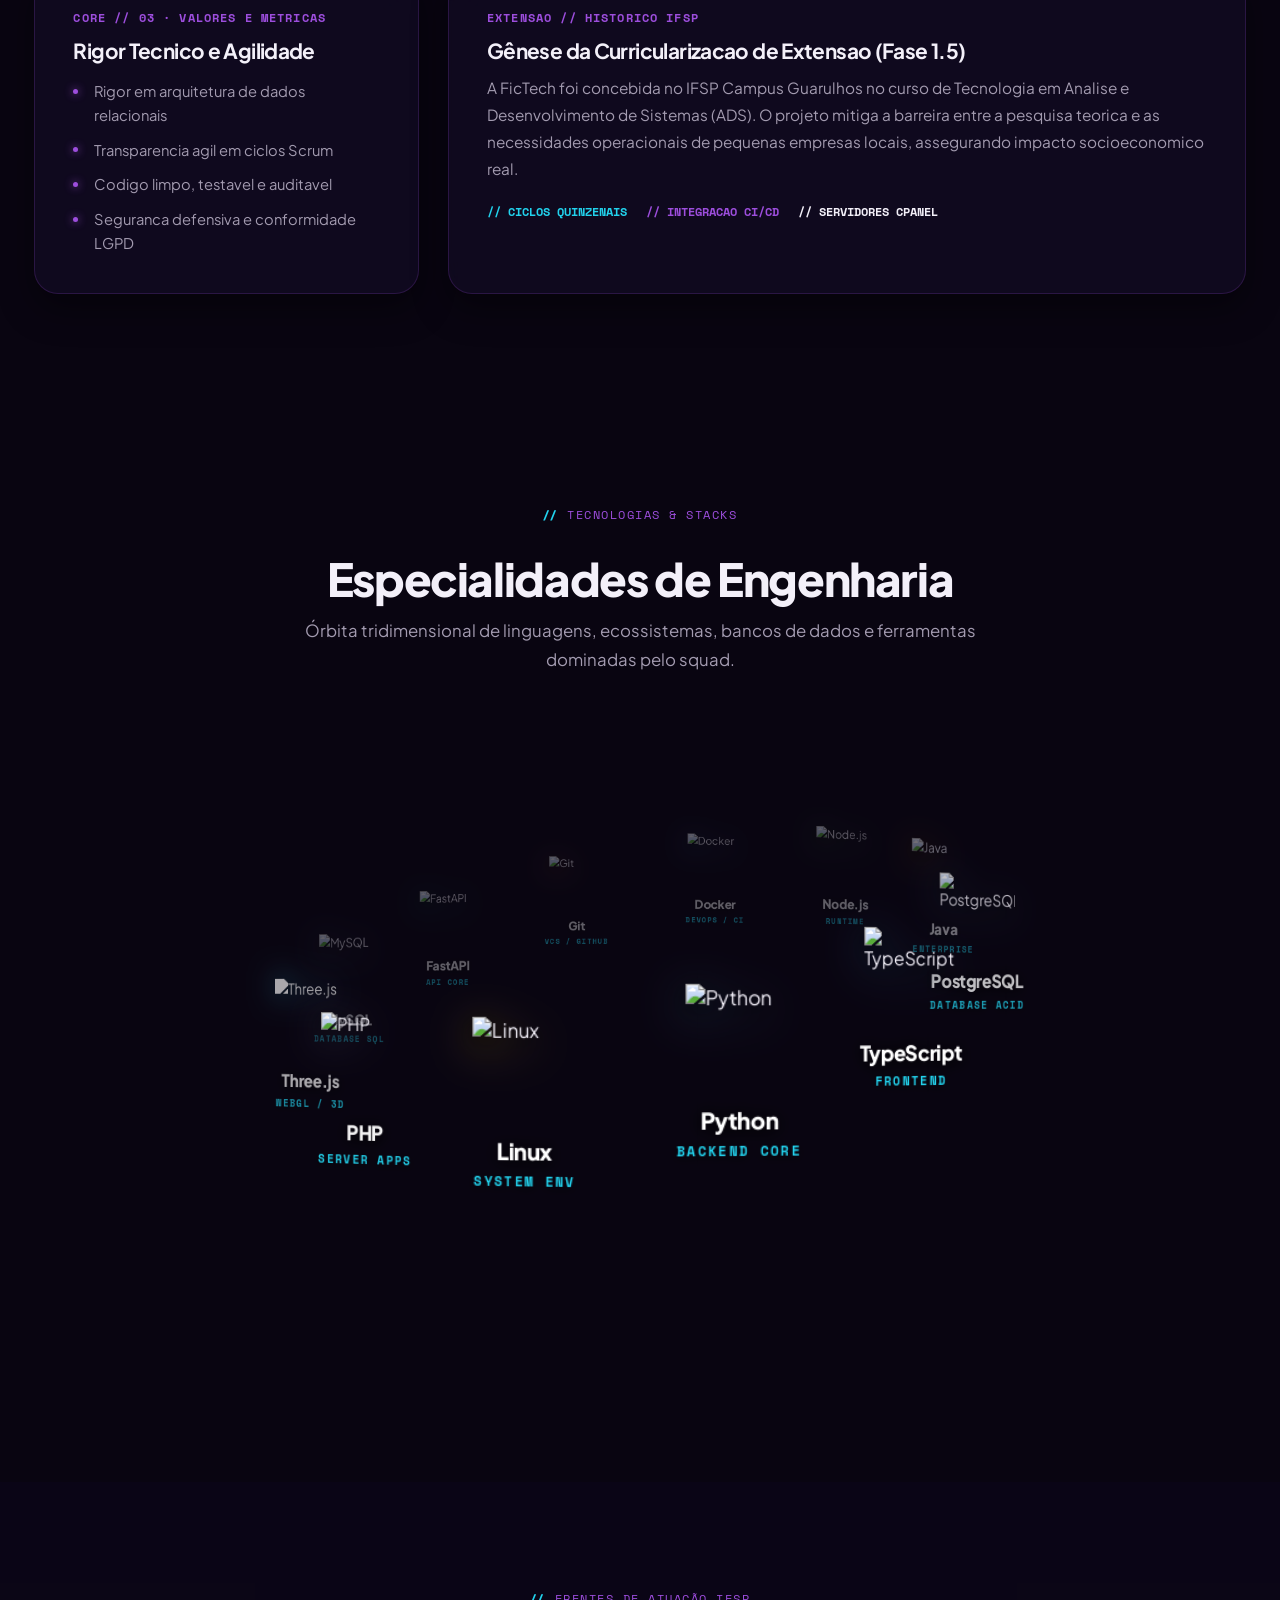
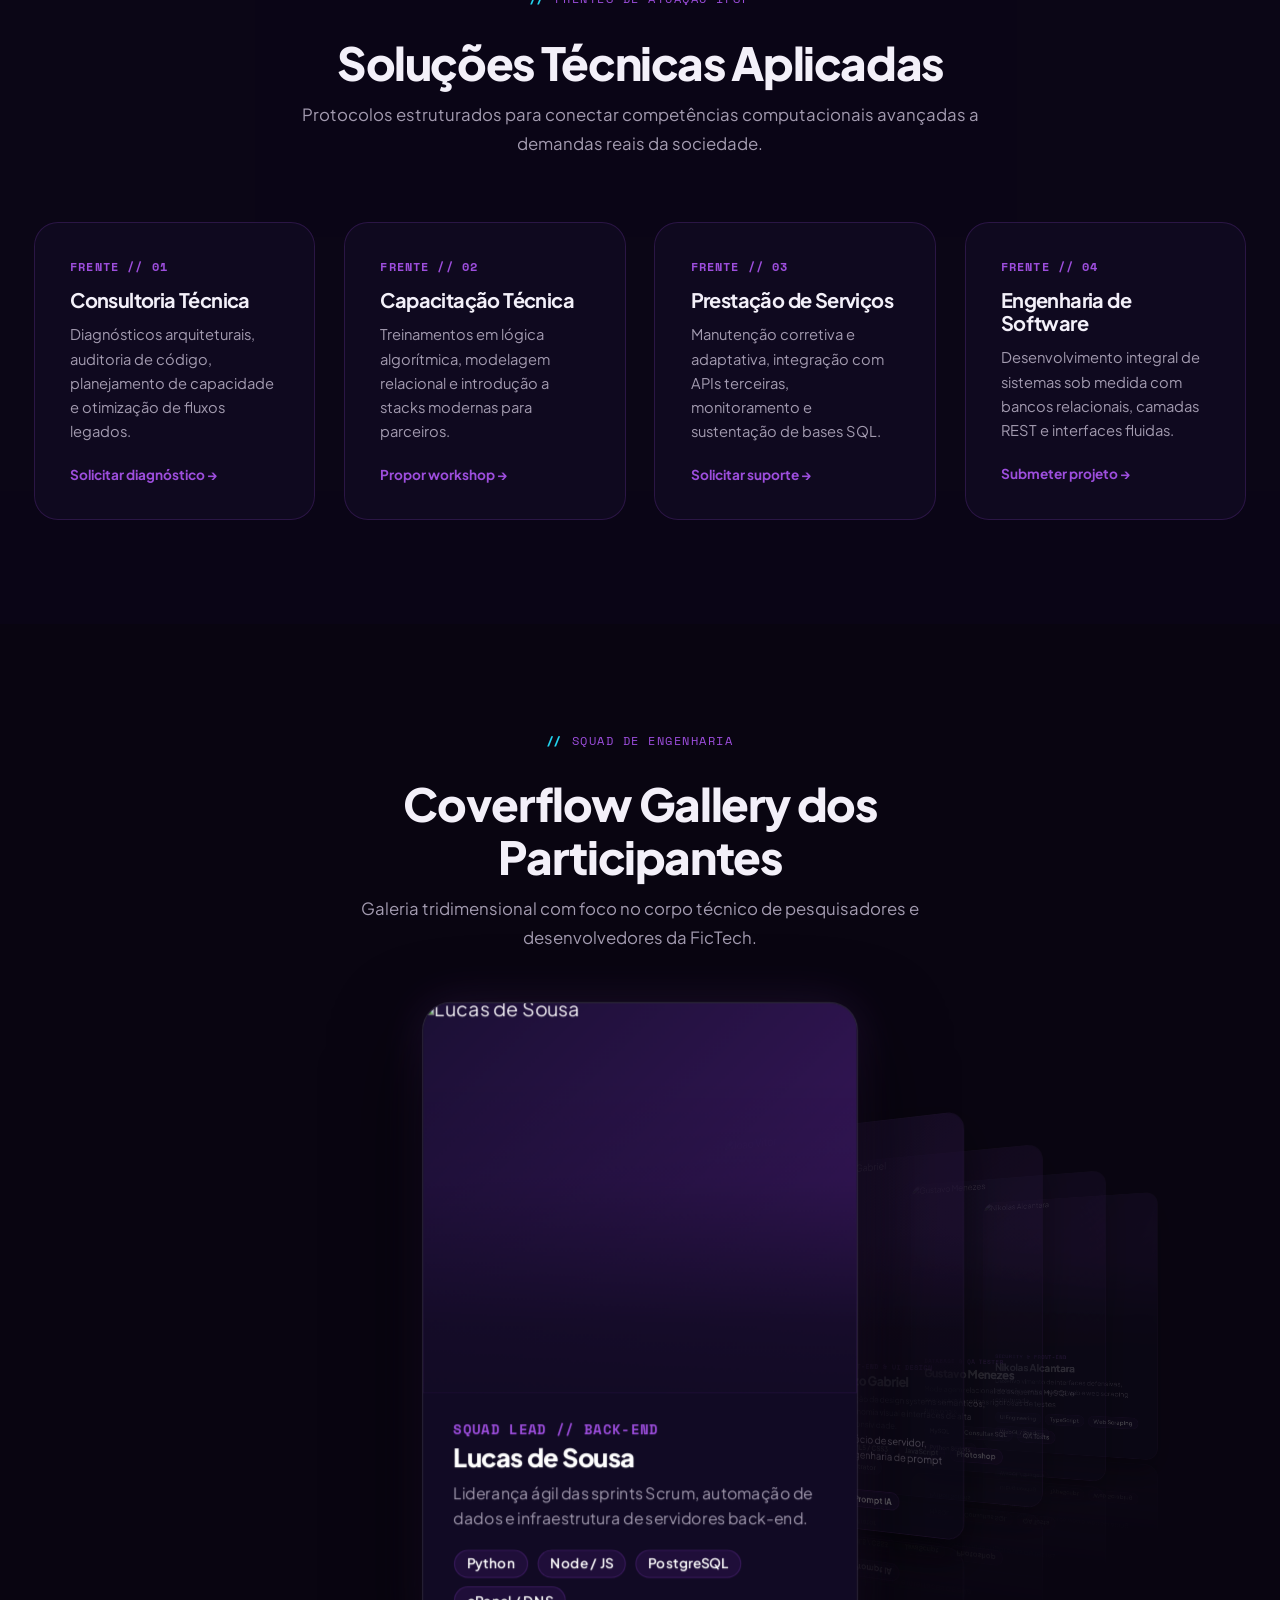
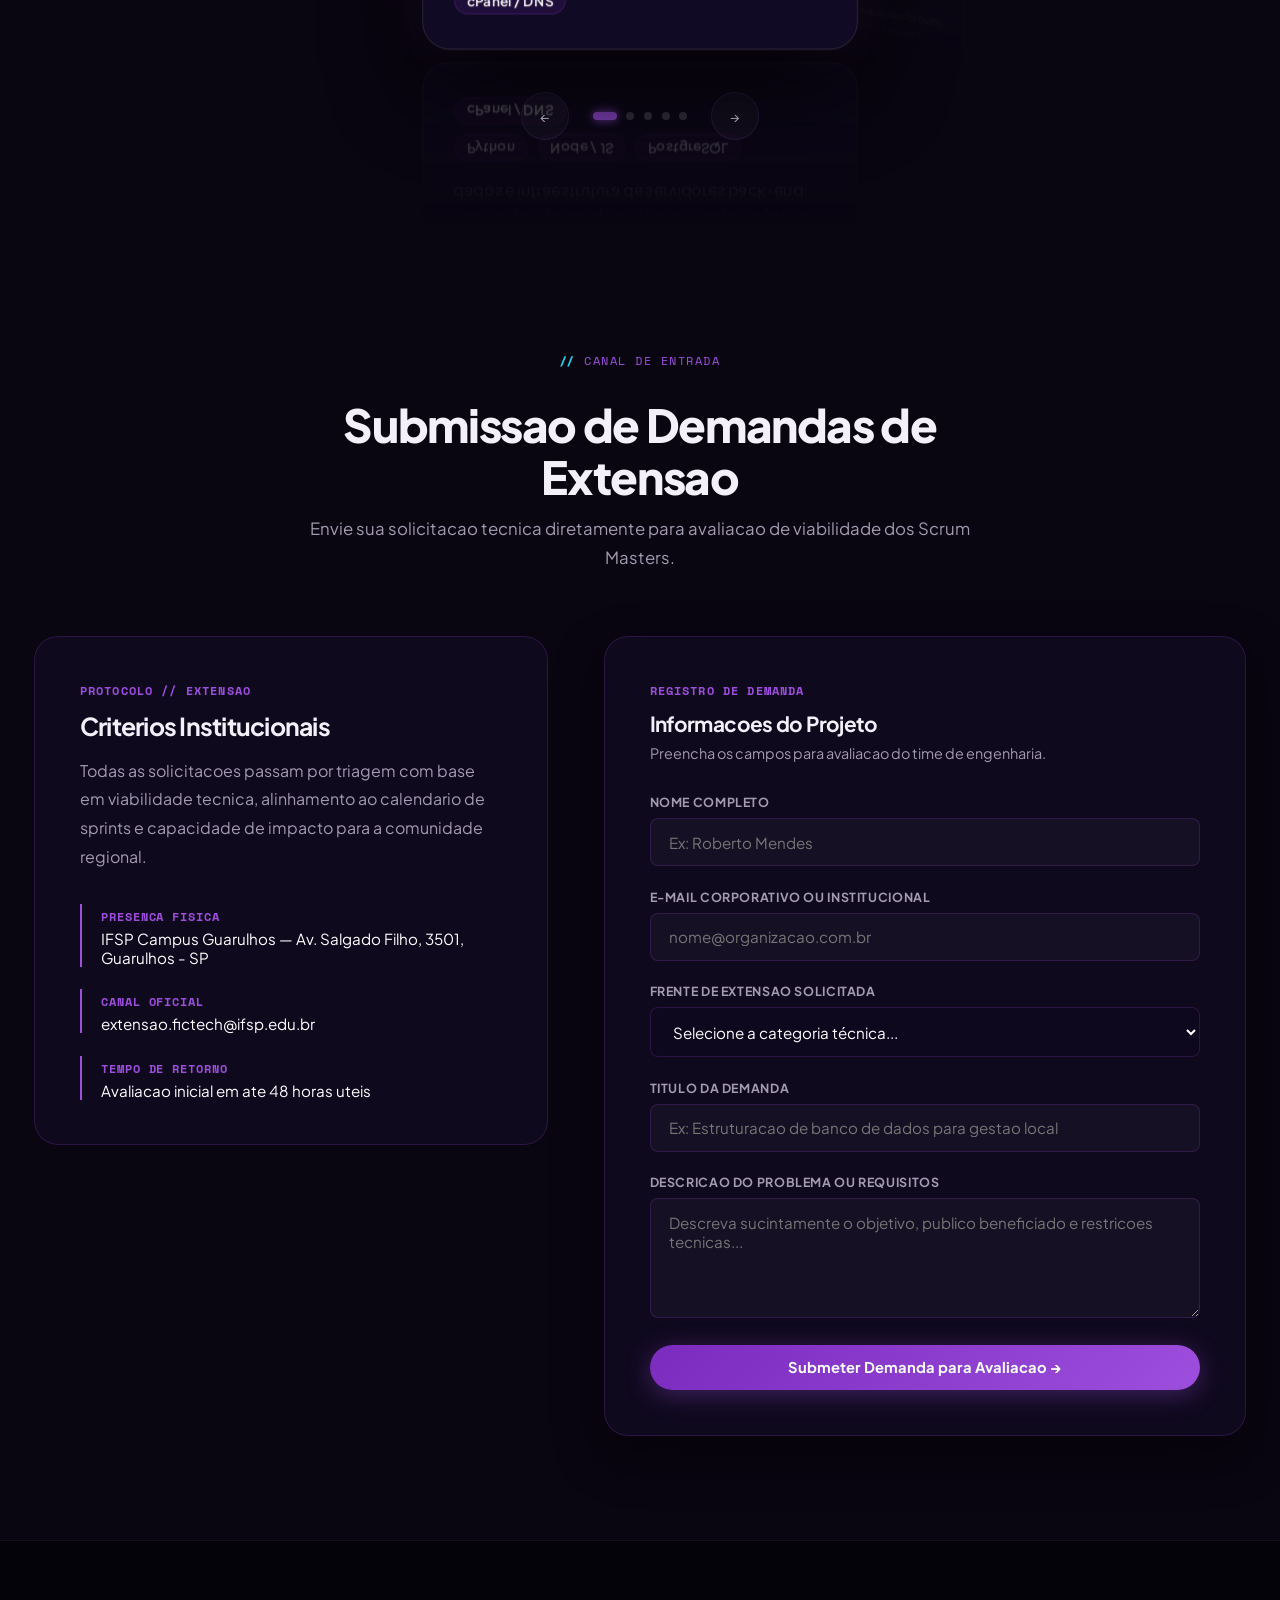
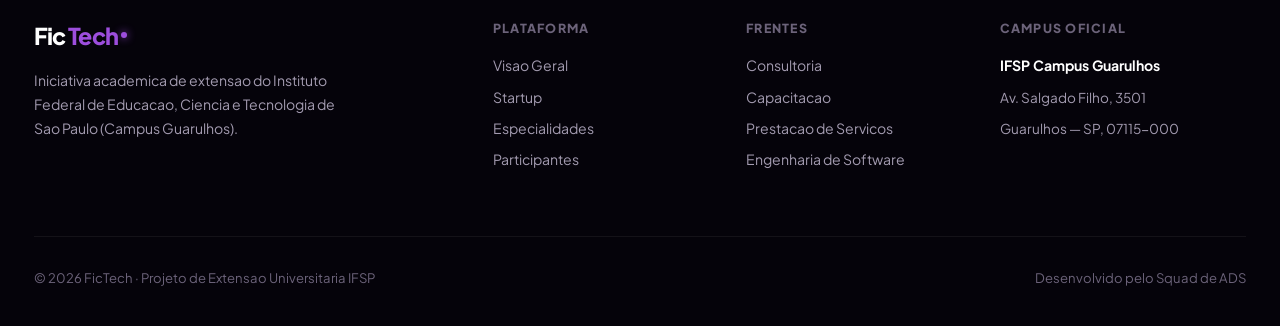
==== commit cf96cb76: "Add files via upload" ====
--- a/index.html
+++ b/index.html
@@ -1,217 +1,486 @@
 <!DOCTYPE html>
 <html lang="pt-BR">
-
 <head>
   <meta charset="UTF-8">
   <meta name="viewport" content="width=device-width, initial-scale=1.0">
-  <title>Portal FicTech | IFSP Guarulhos</title>
-  <!-- Fonte Plus Jakarta Sans -->
+  <title>FicTech — Engenharia de Software e Extensao Universitaria</title>
+  <meta name="description" content="Iniciativa tecnologica academica do IFSP Campus Guarulhos. Consultoria, capacitacao, prestacao de servicos e desenvolvimento de software corporativo.">
   <link rel="preconnect" href="https://fonts.googleapis.com">
   <link rel="preconnect" href="https://fonts.gstatic.com" crossorigin>
-  <link href="https://fonts.googleapis.com/css2?family=Plus+Jakarta+Sans:wght@300;400;600;700;800&display=swap"
-    rel="stylesheet">
-  <link rel="stylesheet" href="static/css/style.css">
+  <link href="https://fonts.googleapis.com/css2?family=Plus+Jakarta+Sans:wght@400;500;600;700;800&family=Space+Mono:wght@700&display=swap" rel="stylesheet">
+  <link rel="stylesheet" href="style.css">
 </head>
-
 <body>
 
-  <header class="header" id="header">
-    <div class="logo">Fic<span>Tech</span></div>
-
-    <!-- Botão Hambúrguer (Visível apenas em telas menores/mobile) -->
-    <button class="menu-toggle" aria-label="Abrir menu de navegação" onclick="toggleNav()">
-      &#9776;
-    </button>
-
-    <nav>
-      <ul id="nav-menu">
-        <li><a href="index.html" class="active">Home</a></li>
-        <li><a href="quem-somos.html">Quem Somos</a></li>
-        <li><a href="personas.html">Personas</a></li>
-        <li><a href="contato.php" class="btn-primary-sm">Contato</a></li>
+  <!-- Canvas Interativo de Fundo: Foil Drift (WebGL Shader) -->
+  <canvas id="foilCanvas"></canvas>
+  <div class="bg-grid-overlay" aria-hidden="true"></div>
+
+  <!-- ═══════════════════════════════════════════════════════════
+       NAVBAR FLUTUANTE
+       ═══════════════════════════════════════════════════════════ -->
+  <div class="navbar-wrapper">
+    <header class="navbar">
+      <a href="#inicio" class="logo">
+        Fic<span>Tech</span>
+        <div class="logo-dot"></div>
+      </a>
+
+      <button class="menu-toggle" aria-label="Abrir Menu">
+        <svg width="24" height="24" viewBox="0 0 24 24" fill="none" stroke="currentColor" stroke-width="2" stroke-linecap="round">
+          <line x1="3" y1="6" x2="21" y2="6"/>
+          <line x1="3" y1="12" x2="21" y2="12"/>
+          <line x1="3" y1="18" x2="21" y2="18"/>
+        </svg>
+      </button>
+
+      <ul class="nav-links" id="navLinks">
+        <li><a href="#inicio" class="active">Visao Geral</a></li>
+        <li><a href="#startup">Startup</a></li>
+        <li><a href="#tecnologias">Especialidades</a></li>
+        <li><a href="#solucoes">Solucoes</a></li>
+        <li><a href="#participantes">Participantes</a></li>
+        <li><a href="#contato" class="btn-nav-cta">Contato</a></li>
       </ul>
-    </nav>
-  </header>
-
-  <!-- 1ª DOBRA: HERO SECTION -->
-  <section class="hero-section">
-    <div class="hero-content">
-      <span class="badge">Projeto de Extensão IFSP Guarulhos</span>
-      <h1>Inovação Acadêmica Conectada ao <span>Mercado Real</span></h1>
-      <p>Desenvolvemos soluções tecnológicas inteligentes e acessíveis, aproximando a engenharia de software da
-        comunidade e empresas de Guarulhos.</p>
-      <div class="hero-buttons">
-        <a href="quem-somos.html" class="btn-primary">Conheça Nossas Ações</a>
-        <a href="contato.php" class="btn-secondary">Fale Conosco</a>
-      </div>
-    </div>
-    <div class="hero-image-wrapper">
-      <!-- Imagem Horizontal no padrão clássico 16:9 (1280x720) -->
-      <img src="https://picsum.photos/1280/720" alt="Equipe FicTech reunida no IFSP Campus Guarulhos" class="hero-img">
-    </div>
-  </section>
-
-  <script>
-    // Header scroll effect
-    const header = document.getElementById('header');
-    let lastScroll = 0;
-
-    window.addEventListener('scroll', () => {
-      const currentScroll = window.pageYOffset;
-
-      if (currentScroll > lastScroll && currentScroll > 100) {
-        header.classList.add('scrolled');
-      } else {
-        header.classList.remove('scrolled');
-      }
-
-      lastScroll = currentScroll;
-    });
-  </script>
-
-  <script>
-    function toggleNav() {
-      const navMenu = document.getElementById('nav-menu');
-      const isOpen = navMenu.classList.toggle('visible');
-
-      const toggle = document.querySelector('.menu-toggle');
-      toggle.setAttribute('aria-expanded', isOpen);
-      toggle.setAttribute('aria-label', isOpen ? 'Fechar menu de navegação' : 'Abrir menu de navegação');
-    }
-  </script>
-
-  <!-- 2ª DOBRA: INSTITUCIONAL (MISSÃO, VISÃO E VALORES) -->
-  <section class="institutional-section">
-    <div class="section-header">
-      <h2>Nossa Identidade</h2>
-      <p>O que nos move como startup acadêmica de tecnologia.</p>
-    </div>
-    <div class="cards-grid-3">
-      <div class="glass-card">
-        <div class="card-icon">🚀</div>
-        <h3>Missão</h3>
-        <p>Desenvolver soluções tecnológicas inteligentes e acessíveis, aproximando a inovação acadêmica da realidade
-          operacional de empresas e da comunidade de Guarulhos.</p>
-      </div>
-      <div class="glass-card">
-        <div class="card-icon">👁️</div>
-        <h3>Visão</h3>
-        <p>Ser referência regional em startups acadêmicas geradas no IFSP, destacando-se pela excelência em engenharia
-          de software e automação de processos.</p>
-      </div>
-      <div class="glass-card">
-        <div class="card-icon">💎</div>
-        <h3>Valores</h3>
-        <ul>
-          <li>Inovação prática e focada em resultados.</li>
-          <li>Colaboração e sinergia acadêmica.</li>
-          <li>Transparência e agilidade (Metodologia Ágil).</li>
-          <li>Qualidade técnica rigorosa.</li>
-        </ul>
-      </div>
-    </div>
-  </section>
-
-  <!-- 3ª DOBRA: SERVIÇOS (AÇÕES DE EXTENSÃO) -->
-  <section class="services-section">
-    <div class="section-header">
-      <h2>Ações de Extensão</h2>
-      <p>Frentes obrigatórias de atuação da FicTech para a comunidade e empresas.</p>
-    </div>
-    <div class="cards-grid-4">
-      <div class="glass-card">
-        <div class="card-icon">💡</div>
-        <h3>Consultoria</h3>
-        <p>Análise técnica e diagnósticos para otimização de processos e adoção de novas tecnologias.</p>
-        <a href="quem-somos.html#consultoria" class="card-link">Saiba Mais &rarr;</a>
-      </div>
-      <div class="glass-card">
-        <div class="card-icon">🎓</div>
-        <h3>Capacitação</h3>
-        <p>Treinamentos e workshops práticos focados no desenvolvimento de habilidades digitais.</p>
-        <a href="quem-somos.html#capacitacao" class="card-link">Saiba Mais &rarr;</a>
-      </div>
-      <div class="glass-card">
-        <div class="card-icon">🛠️</div>
-        <h3>Prestação de Serviço</h3>
-        <p>Suporte técnico especializado e manutenção em sistemas e infraestruturas existentes.</p>
-        <a href="quem-somos.html#prestacao" class="card-link">Saiba Mais &rarr;</a>
-      </div>
-      <div class="glass-card">
-        <div class="card-icon">⚙️</div>
-        <h3>Projetos de Engenharia</h3>
-        <p>Desenvolvimento completo de software sob medida, do banco de dados ao front-end.</p>
-        <a href="quem-somos.html#engenharia" class="card-link">Saiba Mais &rarr;</a>
-      </div>
-    </div>
-  </section>
-
-  <!-- 4ª DOBRA: EQUIPE (PERSONAS) -->
-  <section class="team-section">
-    <div class="section-header">
-      <h2>Nossa Equipe</h2>
-      <p>Conheça os talentos por trás da FicTech.</p>
-    </div>
-    <div class="cards-grid-5">
-      <!-- Lucas -->
-      <div class="glass-card team-card" onclick="window.location.href='personas.html#lucas'">
-        <!-- Imagem Vertical Retrato 3:4 (600x800) -->
-        <img src="https://picsum.photos/600/800?random=1" alt="Lucas de Sousa e Silva" class="profile-img-vertical">
-        <h3>Lucas de Sousa</h3>
-        <span class="role">Scrum Master Líder / Dev Back-end</span>
-        <p class="desc-sm">Coordenação do projeto, hospedagem e automação de dados.</p>
-      </div>
-      <!-- João -->
-      <div class="glass-card team-card" onclick="window.location.href='personas.html#joao'">
-        <img src="https://picsum.photos/600/800?random=2" alt="João Vitor Souza da Silva" class="profile-img-vertical">
-        <h3>João Vitor</h3>
-        <span class="role">Scrum Master Suplente / Back-end</span>
-        <p class="desc-sm">Liderança back-end,engenharia de prompt e qualidade.</p>
-      </div>
-      <!-- Enzo -->
-      <div class="glass-card team-card" onclick="window.location.href='personas.html#enzo'">
-        <img src="https://picsum.photos/600/800?random=3" alt="Enzo Gabriel Cortinove Gomes"
-          class="profile-img-vertical">
-        <h3>Enzo Gabriel</h3>
-        <span class="role">Desenvolvedor Front-End</span>
-        <p class="desc-sm">Interface visual, usabilidade e integração com o back-end.</p>
-      </div>
-      <!-- Gustavo -->
-      <div class="glass-card team-card" onclick="window.location.href='personas.html#gustavo'">
-        <img src="https://picsum.photos/600/800?random=4" alt="Gustavo Menezes Garcia" class="profile-img-vertical">
-        <h3>Gustavo Menezes</h3>
-        <span class="role">Dev Banco de Dados & Tester</span>
-        <p class="desc-sm">Modelagem SQL, regra de negócio e garantia de qualidade.</p>
-      </div>
-      <!-- Nikolas -->
-      <div class="glass-card team-card" onclick="window.location.href='personas.html#nikolas'">
-        <img src="https://picsum.photos/600/800?random=5" alt="Nikolas Alcantara Deodato" class="profile-img-vertical">
-        <h3>Nikolas Alcantara</h3>
-        <span class="role">Desenvolvedor Front-end</span>
-        <p class="desc-sm">Design de interfaces, web scraping e segurança.</p>
-      </div>
-    </div>
-  </section>
-
-  <!-- 5ª DOBRA: RODAPÉ E LOCALIZAÇÃO -->
+    </header>
+  </div>
+
+  <!-- ═══════════════════════════════════════════════════════════
+       SECAO 1: HERO & RANDOM LETTER SWAP
+       ═══════════════════════════════════════════════════════════ -->
+  <section class="hero-section" id="inicio">
+    <div class="container">
+      <div class="hero-box">
+        <!-- Assinatura Editorial Limpa (Substituindo o antigo AI Slop) -->
+        <div class="editorial-tag">Iniciativa Tecnologica IFSP Guarulhos</div>
+
+        <!-- Titulo com efeito Random Letter Swap sem layout shift e cadencia controlada -->
+        <h1 class="letter-swap-headline" id="heroHeadline" aria-label="Engenharia de software acadêmica aplicada à escala real.">
+          <span class="headline-line">Engenharia de software</span>
+          <span class="headline-line">acadêmica aplicada a</span>
+          <span class="headline-line">escala real.</span>
+        </h1>
+
+        <p class="hero-description">
+          Desenvolvemos arquiteturas computacionais robustas, automacao de dados e plataformas digitais de alta performance, conectando pesquisa cientifica a demandas do mercado regional.
+        </p>
+
+        <div class="hero-actions">
+          <a href="#solucoes" class="btn btn-primary">Conhecer Solucoes &rarr;</a>
+          <a href="#contato" class="btn btn-secondary">Submeter Demanda</a>
+        </div>
+
+        <div class="hero-metrics-bar">
+          <div class="metric-box">
+            <div class="metric-num">04<span>+</span></div>
+            <div class="metric-label">Frentes Tecnicas</div>
+          </div>
+          <div class="metric-box">
+            <div class="metric-num">05</div>
+            <div class="metric-label">Pesquisadores e Devs</div>
+          </div>
+          <div class="metric-box">
+            <div class="metric-num">100<span>%</span></div>
+            <div class="metric-label">Padrao Aberto</div>
+          </div>
+        </div>
+      </div>
+    </div>
+  </section>
+
+  <!-- ═══════════════════════════════════════════════════════════
+       SECAO 2: STARTUP & PILARES (BENTO GRID)
+       ═══════════════════════════════════════════════════════════ -->
+  <section class="section-pad" id="startup">
+    <div class="container">
+      <div class="section-head">
+        <div class="editorial-tag">Pilares de Engenharia</div>
+        <h2>Arquitetura e Origem Institucional</h2>
+        <p>Diretrizes metodologicas que unem rigor cientifico a entregas computacionais em producao.</p>
+      </div>
+
+      <div class="bento-grid">
+        <!-- Missao -->
+        <div class="bento-card bento-card-7">
+          <span class="card-num">CORE // 01 · MISSAO OPERACIONAL</span>
+          <h3>Transferencia Tecnologica Universitaria</h3>
+          <p>
+            Projetar e disponibilizar infraestruturas de software modernas e acessiveis, viabilizando a transferencia de tecnologia entre o laboratorio universitario e a comunidade produtiva de Guarulhos e regiao metropolitana.
+          </p>
+        </div>
+
+        <!-- Visao -->
+        <div class="bento-card bento-card-5">
+          <span class="card-num">CORE // 02 · VISAO ESTRATEGICA</span>
+          <h3>Centro de Referencia 2027</h3>
+          <p>
+            Estabelecer o polo FicTech como centro de excelencia em governanca de dados, automacao e desenvolvimento full-stack em ambiente academico no Estado de Sao Paulo.
+          </p>
+        </div>
+
+        <!-- Valores -->
+        <div class="bento-card bento-card-4">
+          <span class="card-num">CORE // 03 · VALORES E METRICAS</span>
+          <h3>Rigor Tecnico e Agilidade</h3>
+          <ul class="bento-list">
+            <li>Rigor em arquitetura de dados relacionais</li>
+            <li>Transparencia agil em ciclos Scrum</li>
+            <li>Codigo limpo, testavel e auditavel</li>
+            <li>Seguranca defensiva e conformidade LGPD</li>
+          </ul>
+        </div>
+
+        <!-- Curricularizacao de Extensao -->
+        <div class="bento-card bento-card-8">
+          <span class="card-num">EXTENSAO // HISTORICO IFSP</span>
+          <h3>Gênese da Curricularizacao de Extensao (Fase 1.5)</h3>
+          <p style="margin-bottom: 1rem;">
+            A FicTech foi concebida no IFSP Campus Guarulhos no curso de Tecnologia em Analise e Desenvolvimento de Sistemas (ADS). O projeto mitiga a barreira entre a pesquisa teorica e as necessidades operacionais de pequenas empresas locais, assegurando impacto socioeconomico real.
+          </p>
+          <div style="display: flex; gap: 1.2rem; flex-wrap: wrap; margin-top: 1.2rem;">
+            <span style="font-family: var(--font-mono); font-size: 0.76rem; color: var(--accent-cyan); font-weight: 700;">// CICLOS QUINZENAIS</span>
+            <span style="font-family: var(--font-mono); font-size: 0.76rem; color: var(--primary-neon); font-weight: 700;">// INTEGRACAO CI/CD</span>
+            <span style="font-family: var(--font-mono); font-size: 0.76rem; color: var(--text-main); font-weight: 700;">// SERVIDORES CPANEL</span>
+          </div>
+        </div>
+      </div>
+    </div>
+  </section>
+
+  <!-- ═══════════════════════════════════════════════════════════
+       SECAO 3: ESPECIALIDADES & TECNOLOGIAS (HALO 3D)
+       ═══════════════════════════════════════════════════════════ -->
+  <section class="section-pad" id="tecnologias">
+    <div class="container">
+      <div class="section-head">
+        <div class="editorial-tag">Tecnologias &amp; Stacks</div>
+        <h2>Especialidades de Engenharia</h2>
+        <p>Órbita tridimensional de linguagens, ecossistemas, bancos de dados e ferramentas dominadas pelo squad.</p>
+      </div>
+
+      <!-- Originkit 3D Halo Card Carousel (Stage aberto, sem caixas e ícones flutuantes) -->
+      <div class="halo-carousel-wrapper" id="haloCarousel">
+        <div class="halo-stage" id="haloStage"></div>
+      </div>
+    </div>
+  </section>
+
+  <!-- ═══════════════════════════════════════════════════════════
+       SECAO 4: SOLUCOES TECNICAS & FRENTES DE EXTENSAO
+       ═══════════════════════════════════════════════════════════ -->
+  <section class="section-pad section-alt" id="solucoes">
+    <div class="container">
+      <div class="section-head">
+        <div class="editorial-tag">Frentes de Atuação IFSP</div>
+        <h2>Soluções Técnicas Aplicadas</h2>
+        <p>Protocolos estruturados para conectar competências computacionais avançadas a demandas reais da sociedade.</p>
+      </div>
+
+      <!-- 4 Acoes de Extensao em Grid Limpo -->
+      <div class="grid-frentes">
+        <div class="frente-box">
+          <span class="card-num">FRENTE // 01</span>
+          <h3>Consultoria Técnica</h3>
+          <p>Diagnósticos arquiteturais, auditoria de código, planejamento de capacidade e otimização de fluxos legados.</p>
+          <a href="#contato" class="frente-link">Solicitar diagnóstico &rarr;</a>
+        </div>
+
+        <div class="frente-box">
+          <span class="card-num">FRENTE // 02</span>
+          <h3>Capacitação Técnica</h3>
+          <p>Treinamentos em lógica algorítmica, modelagem relacional e introdução a stacks modernas para parceiros.</p>
+          <a href="#contato" class="frente-link">Propor workshop &rarr;</a>
+        </div>
+
+        <div class="frente-box">
+          <span class="card-num">FRENTE // 03</span>
+          <h3>Prestação de Serviços</h3>
+          <p>Manutenção corretiva e adaptativa, integração com APIs terceiras, monitoramento e sustentação de bases SQL.</p>
+          <a href="#contato" class="frente-link">Solicitar suporte &rarr;</a>
+        </div>
+
+        <div class="frente-box">
+          <span class="card-num">FRENTE // 04</span>
+          <h3>Engenharia de Software</h3>
+          <p>Desenvolvimento integral de sistemas sob medida com bancos relacionais, camadas REST e interfaces fluidas.</p>
+          <a href="#contato" class="frente-link">Submeter projeto &rarr;</a>
+        </div>
+      </div>
+    </div>
+  </section>
+
+  <!-- ═══════════════════════════════════════════════════════════
+       SECAO 5: PARTICIPANTES (COVERFLOW GALLERY COM FOCO NA IMAGEM)
+       ═══════════════════════════════════════════════════════════ -->
+  <section class="section-pad coverflow-section" id="participantes">
+    <div class="container">
+      <div class="section-head">
+        <div class="editorial-tag">Squad de Engenharia</div>
+        <h2>Coverflow Gallery dos Participantes</h2>
+        <p>Galeria tridimensional com foco no corpo técnico de pesquisadores e desenvolvedores da FicTech.</p>
+      </div>
+
+      <!-- Componente Coverflow Gallery 3D com ênfase visual na imagem -->
+      <div class="coverflow-wrap" id="coverflowWrap">
+        <div class="coverflow-track" id="coverflowTrack">
+
+          <!-- 1. Lucas de Sousa e Silva -->
+          <article class="coverflow-item" data-index="0">
+            <div class="participant-portrait">
+              <img src="https://images.unsplash.com/photo-1534528741775-53994a69daeb?auto=format&fit=crop&w=600&h=800&q=80" alt="Lucas de Sousa" class="portrait-photo">
+              <div class="portrait-overlay"></div>
+            </div>
+            <div class="participant-info">
+              <div class="participant-role">Squad Lead // Back-End</div>
+              <h3 class="participant-name">Lucas de Sousa</h3>
+              <p class="participant-bio">
+                Liderança ágil das sprints Scrum, automação de dados e infraestrutura de servidores back-end.
+              </p>
+              <div class="participant-tags">
+                <span class="participant-tag">Python</span>
+                <span class="participant-tag">Node / JS</span>
+                <span class="participant-tag">PostgreSQL</span>
+                <span class="participant-tag">cPanel / DNS</span>
+              </div>
+            </div>
+          </article>
+
+          <!-- 2. Joao Vitor Souza da Silva -->
+          <article class="coverflow-item" data-index="1">
+            <div class="participant-portrait">
+              <img src="https://images.unsplash.com/photo-1507003211169-0a1dd7228f2d?auto=format&fit=crop&w=600&h=800&q=80" alt="Joao Vitor" class="portrait-photo">
+              <div class="portrait-overlay"></div>
+            </div>
+            <div class="participant-info">
+              <div class="participant-role">Co-Lead // Back-End</div>
+              <h3 class="participant-name">Joao Vitor</h3>
+              <p class="participant-bio">
+                Modelagem de regras de negócio de servidor, arquitetura em Java/PHP e engenharia de prompt IA.
+              </p>
+              <div class="participant-tags">
+                <span class="participant-tag">Java SE</span>
+                <span class="participant-tag">PHP</span>
+                <span class="participant-tag">SQL</span>
+                <span class="participant-tag">Prompt IA</span>
+              </div>
+            </div>
+          </article>
+
+          <!-- 3. Enzo Gabriel Cortinove Gomes -->
+          <article class="coverflow-item" data-index="2">
+            <div class="participant-portrait">
+              <img src="https://images.unsplash.com/photo-1500648767791-00dcc994a43e?auto=format&fit=crop&w=600&h=800&q=80" alt="Enzo Gabriel" class="portrait-photo">
+              <div class="portrait-overlay"></div>
+            </div>
+            <div class="participant-info">
+              <div class="participant-role">Front-End &amp; UI Design</div>
+              <h3 class="participant-name">Enzo Gabriel</h3>
+              <p class="participant-bio">
+                Criação de design systems semânticos, ergonomia visual e interfaces de alta responsividade.
+              </p>
+              <div class="participant-tags">
+                <span class="participant-tag">HTML5 / CSS3</span>
+                <span class="participant-tag">JavaScript</span>
+                <span class="participant-tag">Photoshop</span>
+                <span class="participant-tag">Illustrator</span>
+              </div>
+            </div>
+          </article>
+
+          <!-- 4. Gustavo Menezes Garcia -->
+          <article class="coverflow-item" data-index="3">
+            <div class="participant-portrait">
+              <img src="https://images.unsplash.com/photo-1519085360753-af0119f7cbe7?auto=format&fit=crop&w=600&h=800&q=80" alt="Gustavo Menezes" class="portrait-photo">
+              <div class="portrait-overlay"></div>
+            </div>
+            <div class="participant-info">
+              <div class="participant-role">Database &amp; QA Tester</div>
+              <h3 class="participant-name">Gustavo Menezes</h3>
+              <p class="participant-bio">
+                Modelagem relacional de esquemas MySQL e execução de rotinas rigorosas de testes funcionais.
+              </p>
+              <div class="participant-tags">
+                <span class="participant-tag">MySQL</span>
+                <span class="participant-tag">Consultas SQL</span>
+                <span class="participant-tag">QA Tests</span>
+                <span class="participant-tag">Python Scripts</span>
+              </div>
+            </div>
+          </article>
+
+          <!-- 5. Nikolas Alcantara Deodato -->
+          <article class="coverflow-item" data-index="4">
+            <div class="participant-portrait">
+              <img src="https://images.unsplash.com/photo-1492562080023-ab3db95bfbce?auto=format&fit=crop&w=600&h=800&q=80" alt="Nikolas Alcantara" class="portrait-photo">
+              <div class="portrait-overlay"></div>
+            </div>
+            <div class="participant-info">
+              <div class="participant-role">Security &amp; Front-End</div>
+              <h3 class="participant-name">Nikolas Alcantara</h3>
+              <p class="participant-bio">
+                Desenvolvimento de interfaces defensivas, proteção contra vetores web e web scraping estruturado.
+              </p>
+              <div class="participant-tags">
+                <span class="participant-tag">UI Engineering</span>
+                <span class="participant-tag">TypeScript</span>
+                <span class="participant-tag">Web Scraping</span>
+                <span class="participant-tag">WebGL / Shaders</span>
+              </div>
+            </div>
+          </article>
+
+        </div>
+      </div>
+
+      <!-- Navegacao do Coverflow -->
+      <div class="coverflow-nav">
+        <button class="coverflow-btn" id="coverflowPrev" aria-label="Anterior">&larr;</button>
+        <div class="coverflow-dots" id="coverflowDots"></div>
+        <button class="coverflow-btn" id="coverflowNext" aria-label="Proximo">&rarr;</button>
+      </div>
+    </div>
+  </section>
+
+  <!-- ═══════════════════════════════════════════════════════════
+       SECAO 5: CONTATO & SUBMISSAO DE DEMANDAS
+       ═══════════════════════════════════════════════════════════ -->
+  <section class="section-pad" id="contato">
+    <div class="container">
+      <div class="section-head">
+        <div class="editorial-tag">Canal de Entrada</div>
+        <h2>Submissao de Demandas de Extensao</h2>
+        <p>Envie sua solicitacao tecnica diretamente para avaliacao de viabilidade dos Scrum Masters.</p>
+      </div>
+
+      <div class="contact-grid">
+        <!-- Criterios e Informacoes -->
+        <div class="contact-card-info">
+          <span class="card-num">PROTOCOLO // EXTENSAO</span>
+          <h3 style="font-size: 1.55rem; margin-bottom: 1rem;">Criterios Institucionais</h3>
+          <p style="color: var(--text-muted); line-height: 1.8;">
+            Todas as solicitacoes passam por triagem com base em viabilidade tecnica, alinhamento ao calendario de sprints e capacidade de impacto para a comunidade regional.
+          </p>
+
+          <div class="contact-protocol-list">
+            <div class="protocol-item">
+              <span class="protocol-label">Presenca Fisica</span>
+              <p class="protocol-val">IFSP Campus Guarulhos &mdash; Av. Salgado Filho, 3501, Guarulhos - SP</p>
+            </div>
+            <div class="protocol-item">
+              <span class="protocol-label">Canal Oficial</span>
+              <p class="protocol-val">extensao.fictech@ifsp.edu.br</p>
+            </div>
+            <div class="protocol-item">
+              <span class="protocol-label">Tempo de Retorno</span>
+              <p class="protocol-val">Avaliacao inicial em ate 48 horas uteis</p>
+            </div>
+          </div>
+        </div>
+
+        <!-- Formulario -->
+        <div class="contact-form-box">
+          <span class="card-num">REGISTRO DE DEMANDA</span>
+          <h3 style="margin-bottom: 0.5rem;">Informacoes do Projeto</h3>
+          <p style="color: var(--text-muted); font-size: 0.9rem; margin-bottom: 2rem;">Preencha os campos para avaliacao do time de engenharia.</p>
+
+          <div id="formStatusMsg" style="display: none;"></div>
+
+          <form id="contactForm">
+            <div class="form-field">
+              <label for="inputNome">Nome Completo</label>
+              <input type="text" id="inputNome" class="form-input" placeholder="Ex: Roberto Mendes" required autocomplete="name">
+            </div>
+
+            <div class="form-field">
+              <label for="inputEmail">E-mail Corporativo ou Institucional</label>
+              <input type="email" id="inputEmail" class="form-input" placeholder="nome@organizacao.com.br" required autocomplete="email">
+            </div>
+
+            <div class="form-field">
+              <label for="inputCategoria">Frente de Extensao Solicitada</label>
+              <select id="inputCategoria" class="form-input" required style="background: var(--bg-surface);">
+                <option value="" disabled selected>Selecione a categoria técnica...</option>
+                <option value="consultoria">Consultoria Técnica e Diagnóstico</option>
+                <option value="capacitacao">Capacitação e Treinamentos</option>
+                <option value="prestacao">Prestação de Serviços e Suporte</option>
+                <option value="engenharia">Engenharia de Software Sob Medida</option>
+                <option value="outro">Outra Demanda / Parceria Geral</option>
+              </select>
+            </div>
+
+            <div class="form-field">
+              <label for="inputAssunto">Titulo da Demanda</label>
+              <input type="text" id="inputAssunto" class="form-input" placeholder="Ex: Estruturacao de banco de dados para gestao local" required>
+            </div>
+
+            <div class="form-field">
+              <label for="inputMensagem">Descricao do Problema ou Requisitos</label>
+              <textarea id="inputMensagem" class="form-input" placeholder="Descreva sucintamente o objetivo, publico beneficiado e restricoes tecnicas..." required></textarea>
+            </div>
+
+            <button type="submit" class="btn btn-primary" id="btnContactSubmit" style="width: 100%; justify-content: center;">
+              Submeter Demanda para Avaliacao &rarr;
+            </button>
+          </form>
+        </div>
+      </div>
+    </div>
+  </section>
+
+  <!-- ═══════════════════════════════════════════════════════════
+       RODAPÉ
+       ═══════════════════════════════════════════════════════════ -->
   <footer class="footer">
-    <div class="footer-content">
-      <div class="footer-info">
-        <h3>Fic<span>Tech</span></h3>
-        <p>Projeto de Extensão - IFSP Campus Guarulhos</p>
-        <p>Desenvolvimento de soluções tecnológicas para a comunidade.</p>
-      </div>
-      <div class="footer-location">
-        <h4>Localização Oficial</h4>
-        <p>📍 IFSP Campus Guarulhos</p>
-        <p>Av. Salgado Filho, 3501 - Vila Rio de Janeiro, Guarulhos - SP, 07115-000</p>
-      </div>
-    </div>
-    <div class="footer-bottom">
-      <p>&copy; 2026 Startup FicTech. Todos os direitos reservados.</p>
+    <div class="container">
+      <div class="footer-inner">
+        <div>
+          <a href="#inicio" class="logo" style="margin-bottom: 1.2rem;">
+            Fic<span>Tech</span>
+            <div class="logo-dot"></div>
+          </a>
+          <p style="color: var(--text-muted); font-size: 0.88rem; line-height: 1.7; max-width: 320px;">
+            Iniciativa academica de extensao do Instituto Federal de Educacao, Ciencia e Tecnologia de Sao Paulo (Campus Guarulhos).
+          </p>
+        </div>
+
+        <div class="footer-col">
+          <h4>Plataforma</h4>
+          <ul>
+            <li><a href="#inicio">Visao Geral</a></li>
+            <li><a href="#startup">Startup</a></li>
+            <li><a href="#tecnologias">Especialidades</a></li>
+            <li><a href="#participantes">Participantes</a></li>
+          </ul>
+        </div>
+
+        <div class="footer-col">
+          <h4>Frentes</h4>
+          <ul>
+            <li><a href="#solucoes">Consultoria</a></li>
+            <li><a href="#solucoes">Capacitacao</a></li>
+            <li><a href="#solucoes">Prestacao de Servicos</a></li>
+            <li><a href="#solucoes">Engenharia de Software</a></li>
+          </ul>
+        </div>
+
+        <div class="footer-col">
+          <h4>Campus Oficial</h4>
+          <ul>
+            <li><span style="color: #fff; font-size: 0.88rem; font-weight: 700;">IFSP Campus Guarulhos</span></li>
+            <li><span style="color: var(--text-muted); font-size: 0.85rem;">Av. Salgado Filho, 3501</span></li>
+            <li><span style="color: var(--text-muted); font-size: 0.85rem;">Guarulhos — SP, 07115-000</span></li>
+          </ul>
+        </div>
+      </div>
+
+      <div class="footer-bottom">
+        <div>&copy; 2026 FicTech &middot; Projeto de Extensao Universitaria IFSP</div>
+        <div>Desenvolvido pelo Squad de ADS</div>
+      </div>
     </div>
   </footer>
 
+  <!-- Script Principal SPA -->
+  <script src="main.js"></script>
 </body>
-
-</html>+</html>
--- a/style.css
+++ b/style.css
@@ -0,0 +1,1002 @@
+/* ============================================================
+   FICTECH — Next-Gen Agency Redesign (Precision Tuned)
+   Sem AI Slop · Random Letter Swap Calmo & Sem Shift
+   Halo Card Carousel 3D Aberto & Fluido · Coverflow com Foco na Foto
+   Cores Oficiais: #090511 · #7B2CBF · #9D4EDD · #22d3ee
+   ============================================================ */
+
+:root {
+  --bg-main: #090511;
+  --bg-surface: #0e081e;
+  --bg-card: rgba(18, 11, 35, 0.75);
+  --card-border: rgba(157, 78, 221, 0.2);
+  --card-border-glow: rgba(157, 78, 221, 0.65);
+  --primary: #7B2CBF;
+  --primary-neon: #9D4EDD;
+  --primary-glow: rgba(157, 78, 221, 0.35);
+  --accent-cyan: #22d3ee;
+  --text-main: #F3F0F9;
+  --text-muted: #A39BB0;
+  --text-subtle: #6c637a;
+  --font-sans: 'Plus Jakarta Sans', system-ui, -apple-system, sans-serif;
+  --font-mono: 'Space Mono', monospace;
+  --radius-sm: 8px;
+  --radius-md: 16px;
+  --radius-lg: 24px;
+  --radius-pill: 9999px;
+  --transition: 0.35s cubic-bezier(0.16, 1, 0.3, 1);
+  --nav-height: 72px;
+}
+
+/* ── Reset Universal ─────────────────────────────────── */
+*, *::before, *::after {
+  margin: 0;
+  padding: 0;
+  box-sizing: border-box;
+  font-family: var(--font-sans);
+}
+
+html {
+  scroll-behavior: smooth;
+  scroll-padding-top: calc(var(--nav-height) + 30px);
+  background-color: var(--bg-main);
+  color: var(--text-main);
+  -webkit-font-smoothing: antialiased;
+}
+
+body {
+  background-color: var(--bg-main);
+  color: var(--text-main);
+  overflow-x: hidden;
+  position: relative;
+  min-height: 100vh;
+}
+
+/* Canvas de Fundo (Foil Drift) */
+#foilCanvas {
+  position: fixed;
+  inset: 0;
+  width: 100vw;
+  height: 100vh;
+  z-index: -2;
+  pointer-events: none;
+  opacity: 0.55;
+}
+
+.bg-grid-overlay {
+  position: fixed;
+  inset: 0;
+  background-image:
+    linear-gradient(rgba(157, 78, 221, 0.028) 1px, transparent 1px),
+    linear-gradient(90deg, rgba(157, 78, 221, 0.028) 1px, transparent 1px);
+  background-size: 64px 64px;
+  pointer-events: none;
+  z-index: -1;
+}
+
+.container {
+  width: 100%;
+  max-width: 1260px;
+  margin: 0 auto;
+  padding: 0 1.5rem;
+}
+
+/* ── Tipografia Editorial ────────────────────────────── */
+h1, h2, h3, h4 {
+  font-weight: 800;
+  letter-spacing: -0.03em;
+  color: var(--text-main);
+  line-height: 1.15;
+}
+
+h1 { font-size: clamp(2.4rem, 5.2vw, 4.3rem); }
+h2 { font-size: clamp(1.9rem, 3.6vw, 2.85rem); }
+h3 { font-size: 1.3rem; font-weight: 700; }
+h4 { font-size: 0.95rem; font-weight: 700; }
+
+.text-neon { color: var(--primary-neon); }
+.text-cyan { color: var(--accent-cyan); }
+.text-muted { color: var(--text-muted); }
+
+/* ── Assinatura Editorial Limpa (Sem AI Slop) ────────── */
+.editorial-tag {
+  display: inline-flex;
+  align-items: center;
+  gap: 0.6rem;
+  font-family: var(--font-mono);
+  font-size: 0.78rem;
+  letter-spacing: 0.12em;
+  text-transform: uppercase;
+  color: var(--primary-neon);
+  margin-bottom: 1.2rem;
+}
+
+.editorial-tag::before {
+  content: '//';
+  color: var(--accent-cyan);
+  font-weight: 700;
+}
+
+.card-num {
+  font-family: var(--font-mono);
+  font-size: 0.72rem;
+  font-weight: 700;
+  letter-spacing: 0.1em;
+  text-transform: uppercase;
+  color: var(--primary-neon);
+  margin-bottom: 0.8rem;
+  display: block;
+}
+
+/* ── Navbar Flutuante ────────────────────────────────── */
+.navbar-wrapper {
+  position: fixed;
+  top: 1.2rem;
+  left: 0;
+  right: 0;
+  z-index: 1000;
+  display: flex;
+  justify-content: center;
+  padding: 0 1rem;
+}
+
+.navbar {
+  display: flex;
+  align-items: center;
+  justify-content: space-between;
+  width: 100%;
+  max-width: 1020px;
+  padding: 0.75rem 1.6rem;
+  background: rgba(14, 8, 30, 0.8);
+  backdrop-filter: blur(24px);
+  -webkit-backdrop-filter: blur(24px);
+  border: 1px solid var(--card-border);
+  border-radius: var(--radius-pill);
+  box-shadow: 0 15px 40px rgba(0, 0, 0, 0.5);
+  transition: var(--transition);
+}
+
+.navbar.scrolled {
+  background: rgba(14, 8, 30, 0.95);
+  border-color: rgba(157, 78, 221, 0.4);
+}
+
+.logo {
+  font-size: 1.45rem;
+  font-weight: 800;
+  letter-spacing: -0.04em;
+  color: #fff;
+  text-decoration: none;
+  display: flex;
+  align-items: center;
+  gap: 0.2rem;
+}
+
+.logo span { color: var(--primary-neon); }
+
+.logo-dot {
+  width: 6px;
+  height: 6px;
+  border-radius: 50%;
+  background: var(--primary-neon);
+  box-shadow: 0 0 8px var(--primary-neon);
+}
+
+.nav-links {
+  display: flex;
+  align-items: center;
+  list-style: none;
+  gap: 2rem;
+}
+
+.nav-links a {
+  color: var(--text-muted);
+  text-decoration: none;
+  font-size: 0.9rem;
+  font-weight: 600;
+  transition: color 0.2s ease;
+  position: relative;
+}
+
+.nav-links a:hover,
+.nav-links a.active {
+  color: #fff;
+}
+
+.nav-links a.active::after {
+  content: '';
+  position: absolute;
+  bottom: -6px;
+  left: 0;
+  width: 100%;
+  height: 2px;
+  background: var(--primary-neon);
+  border-radius: 2px;
+  box-shadow: 0 0 8px var(--primary-neon);
+}
+
+.btn-nav-cta {
+  background: linear-gradient(135deg, var(--primary), var(--primary-neon));
+  color: #fff !important;
+  padding: 0.55rem 1.4rem;
+  border-radius: var(--radius-pill);
+  font-weight: 700;
+  font-size: 0.85rem;
+  box-shadow: 0 4px 18px var(--primary-glow);
+  transition: var(--transition);
+}
+
+.btn-nav-cta:hover {
+  transform: translateY(-2px);
+  filter: brightness(1.1);
+}
+
+.menu-toggle {
+  display: none;
+  background: none;
+  border: none;
+  color: #fff;
+  cursor: pointer;
+}
+
+/* ── Botoes de Acao ──────────────────────────────────── */
+.btn {
+  display: inline-flex;
+  align-items: center;
+  gap: 0.6rem;
+  padding: 0.85rem 1.85rem;
+  border-radius: var(--radius-pill);
+  font-size: 0.92rem;
+  font-weight: 700;
+  text-decoration: none;
+  cursor: pointer;
+  border: none;
+  transition: var(--transition);
+}
+
+.btn-primary {
+  background: linear-gradient(135deg, var(--primary), var(--primary-neon));
+  color: #fff;
+  box-shadow: 0 5px 25px var(--primary-glow);
+}
+
+.btn-primary:hover {
+  transform: translateY(-3px);
+  box-shadow: 0 8px 32px rgba(157, 78, 221, 0.6);
+  filter: brightness(1.12);
+}
+
+.btn-secondary {
+  background: rgba(255, 255, 255, 0.04);
+  border: 1px solid var(--card-border);
+  color: var(--text-main);
+  backdrop-filter: blur(12px);
+}
+
+.btn-secondary:hover {
+  border-color: var(--primary-neon);
+  background: rgba(157, 78, 221, 0.14);
+  color: #fff;
+  transform: translateY(-3px);
+}
+
+/* ── SEÇÃO 1: HERO & RANDOM LETTER SWAP (ESTÁVEL & SEM SHIFT) */
+.hero-section {
+  min-height: 92vh;
+  display: flex;
+  align-items: center;
+  position: relative;
+  padding-top: calc(var(--nav-height) + 5rem);
+  padding-bottom: 4.5rem;
+}
+
+.hero-box {
+  max-width: 960px;
+  margin: 0 auto;
+  text-align: center;
+}
+
+/* Headline com espacamento e altura 100% estaveis (Sem Layout Shift) */
+.letter-swap-headline {
+  font-size: clamp(2.2rem, 4.8vw, 4.1rem);
+  font-weight: 800;
+  letter-spacing: -0.035em;
+  line-height: 1.16;
+  margin: 1.2rem auto 1.6rem;
+  max-width: 900px;
+  cursor: default;
+  display: flex;
+  flex-direction: column;
+  align-items: center;
+  justify-content: center;
+  user-select: none;
+}
+
+.headline-line {
+  display: block;
+  white-space: nowrap;
+  line-height: 1.18;
+  overflow: visible;
+  text-align: center;
+}
+
+.char-slot {
+  display: inline-block;
+  vertical-align: baseline;
+  text-align: center;
+  transition: color 0.18s ease, text-shadow 0.18s ease;
+  will-change: contents;
+}
+
+.char-slot.swapping {
+  color: var(--primary-neon);
+  text-shadow: 0 0 14px rgba(157, 78, 221, 0.7);
+}
+
+.char-slot.settled {
+  color: #fff;
+  text-shadow: none;
+}
+
+.hero-description {
+  color: var(--text-muted);
+  font-size: clamp(1.08rem, 1.35vw, 1.22rem);
+  line-height: 1.8;
+  max-width: 740px;
+  margin: 0 auto 2.8rem;
+}
+
+.hero-actions {
+  display: flex;
+  gap: 1.2rem;
+  justify-content: center;
+  align-items: center;
+  flex-wrap: wrap;
+  margin-bottom: 3.8rem;
+}
+
+.hero-metrics-bar {
+  display: grid;
+  grid-template-columns: repeat(3, 1fr);
+  gap: 2rem;
+  max-width: 660px;
+  margin: 0 auto;
+  padding: 1.8rem 2.2rem;
+  background: var(--bg-card);
+  border: 1px solid var(--card-border);
+  border-radius: var(--radius-lg);
+  backdrop-filter: blur(20px);
+  -webkit-backdrop-filter: blur(20px);
+  box-shadow: 0 20px 45px rgba(0, 0, 0, 0.4);
+}
+
+.metric-box .metric-num {
+  font-size: 2.5rem;
+  font-weight: 800;
+  color: #fff;
+  letter-spacing: -0.04em;
+  line-height: 1;
+}
+
+.metric-box .metric-num span { color: var(--primary-neon); }
+
+.metric-box .metric-label {
+  font-size: 0.8rem;
+  font-weight: 600;
+  color: var(--text-muted);
+  margin-top: 0.45rem;
+}
+
+/* ── SEÇÃO 2: STARTUP & PILARES BENTO GRID ───────────── */
+.section-pad {
+  padding: 6.5rem 0;
+  position: relative;
+}
+
+.section-alt {
+  background: rgba(14, 8, 30, 0.45);
+}
+
+.section-head {
+  text-align: center;
+  max-width: 700px;
+  margin: 0 auto 4rem;
+}
+
+.section-head h2 {
+  margin-top: 0.6rem;
+  margin-bottom: 0.75rem;
+}
+
+.section-head p {
+  color: var(--text-muted);
+  font-size: 1.05rem;
+  line-height: 1.7;
+}
+
+.bento-grid {
+  display: grid;
+  grid-template-columns: repeat(12, 1fr);
+  gap: 1.8rem;
+}
+
+.bento-card {
+  background: var(--bg-card);
+  border: 1px solid var(--card-border);
+  border-radius: var(--radius-lg);
+  padding: 2.4rem;
+  backdrop-filter: blur(20px);
+  -webkit-backdrop-filter: blur(20px);
+  transition: var(--transition);
+  position: relative;
+  box-shadow: 0 15px 35px rgba(0, 0, 0, 0.4);
+}
+
+.bento-card:hover {
+  transform: translateY(-5px);
+  border-color: var(--card-border-glow);
+  box-shadow: 0 22px 48px rgba(0, 0, 0, 0.6), 0 0 25px rgba(157, 78, 221, 0.15);
+}
+
+.bento-card-7 { grid-column: span 7; }
+.bento-card-5 { grid-column: span 5; }
+.bento-card-4 { grid-column: span 4; }
+.bento-card-8 { grid-column: span 8; }
+
+.bento-card h3 {
+  margin-bottom: 0.8rem;
+}
+
+.bento-card p {
+  color: var(--text-muted);
+  line-height: 1.75;
+  font-size: 0.96rem;
+}
+
+.bento-list {
+  list-style: none;
+  display: flex;
+  flex-direction: column;
+  gap: 0.7rem;
+  margin-top: 1.1rem;
+}
+
+.bento-list li {
+  position: relative;
+  padding-left: 1.3rem;
+  color: var(--text-muted);
+  font-size: 0.92rem;
+  line-height: 1.6;
+}
+
+.bento-list li::before {
+  content: '';
+  position: absolute;
+  left: 0;
+  top: 0.55rem;
+  width: 5px;
+  height: 5px;
+  border-radius: 50%;
+  background: var(--primary-neon);
+  box-shadow: 0 0 8px var(--primary-neon);
+}
+
+/* ── SEÇÃO 3: HALO CARD CAROUSEL 3D (ABERTO, ÍCONES & ESPAÇAMENTO GENEROSO) */
+.halo-carousel-wrapper {
+  position: relative;
+  width: 100%;
+  height: 520px;
+  cursor: grab;
+  user-select: none;
+  touch-action: pan-y;
+  margin-top: 1.5rem;
+  margin-bottom: 7.5rem; /* Espaço generoso entre o anel 3D e as 4 frentes */
+  overflow: visible; /* Sem corte de caixas! */
+}
+
+.halo-carousel-wrapper:active {
+  cursor: grabbing;
+}
+
+.halo-stage {
+  position: absolute;
+  inset: 0;
+  perspective: 1400px;
+  transform-style: preserve-3d;
+}
+
+/* Elementos 3D do Halo Carousel — Ícones Flutuantes Livres (Sem Caixa e Sem Borda) */
+.halo-3d-card {
+  position: absolute;
+  left: 0;
+  top: 0;
+  width: 150px;
+  height: 165px;
+  background: transparent !important;
+  border: none !important;
+  box-shadow: none !important;
+  border-radius: 0 !important;
+  overflow: visible;
+  display: flex;
+  flex-direction: column;
+  align-items: center;
+  justify-content: center;
+  padding: 0;
+  will-change: transform;
+  pointer-events: none;
+  transition: transform 0.1s ease;
+}
+
+.halo-card-art {
+  width: 100%;
+  display: flex;
+  align-items: center;
+  justify-content: center;
+  position: relative;
+  background: transparent !important;
+  border: none !important;
+}
+
+.halo-tech-icon {
+  width: 86px;
+  height: 86px;
+  object-fit: contain;
+  filter: drop-shadow(0 10px 22px rgba(0, 0, 0, 0.75));
+  transition: transform 0.3s ease;
+}
+
+.halo-card-footer {
+  width: 100%;
+  display: flex;
+  flex-direction: column;
+  align-items: center;
+  text-align: center;
+  margin-top: 0.75rem;
+  background: transparent !important;
+}
+
+.halo-card-name {
+  font-size: 1.15rem;
+  font-weight: 800;
+  color: #fff;
+  letter-spacing: -0.02em;
+  line-height: 1.2;
+  text-shadow: 0 2px 12px rgba(0, 0, 0, 0.95), 0 0 18px rgba(0, 0, 0, 0.85);
+}
+
+.halo-card-cat {
+  font-family: var(--font-mono);
+  font-size: 0.68rem;
+  font-weight: 700;
+  text-transform: uppercase;
+  color: var(--accent-cyan);
+  letter-spacing: 0.12em;
+  margin-top: 0.25rem;
+  text-shadow: 0 2px 8px rgba(0, 0, 0, 0.95);
+}
+
+/* 4 Frentes de Extensao em Grid */
+.grid-frentes {
+  display: grid;
+  grid-template-columns: repeat(auto-fit, minmax(260px, 1fr));
+  gap: 1.8rem;
+  margin-top: 3.5rem; /* Margem superior adicional garantindo total separação */
+  position: relative;
+  z-index: 10;
+}
+
+.frente-box {
+  background: var(--bg-card);
+  border: 1px solid var(--card-border);
+  border-radius: var(--radius-lg);
+  padding: 2.2rem;
+  backdrop-filter: blur(20px);
+  transition: var(--transition);
+}
+
+.frente-box:hover {
+  transform: translateY(-5px);
+  border-color: var(--primary-neon);
+  box-shadow: 0 20px 45px rgba(0, 0, 0, 0.5);
+}
+
+.frente-box h3 { margin-bottom: 0.7rem; font-size: 1.25rem; }
+.frente-box p { font-size: 0.92rem; color: var(--text-muted); line-height: 1.65; margin-bottom: 1.2rem; }
+.frente-link { color: var(--primary-neon); font-size: 0.85rem; font-weight: 700; text-decoration: none; }
+
+/* ── SEÇÃO 4: COVERFLOW GALLERY (FOCO TOTAL NA IMAGEM) ── */
+.coverflow-section {
+  position: relative;
+  overflow: hidden;
+}
+
+.coverflow-wrap {
+  position: relative;
+  width: 100%;
+  height: 620px;
+  display: flex;
+  align-items: center;
+  justify-content: center;
+  perspective: 1200px;
+  perspective-origin: center center;
+  user-select: none;
+  touch-action: pan-y;
+}
+
+.coverflow-track {
+  position: relative;
+  width: 100%;
+  height: 100%;
+  display: flex;
+  align-items: center;
+  justify-content: center;
+  transform-style: preserve-3d;
+}
+
+.coverflow-item {
+  position: absolute;
+  width: 370px;
+  height: 550px;
+  background: rgba(18, 11, 36, 0.96);
+  border: 1px solid var(--card-border);
+  border-radius: var(--radius-lg);
+  overflow: hidden;
+  box-shadow: 0 25px 60px rgba(0, 0, 0, 0.75);
+  display: flex;
+  flex-direction: column;
+  transition: transform 0.55s cubic-bezier(0.16, 1, 0.3, 1),
+              opacity 0.55s cubic-bezier(0.16, 1, 0.3, 1),
+              filter 0.55s cubic-bezier(0.16, 1, 0.3, 1),
+              border-color 0.35s;
+  cursor: pointer;
+  -webkit-box-reflect: below 10px linear-gradient(transparent 75%, rgba(0, 0, 0, 0.4));
+}
+
+.coverflow-item.active {
+  border-color: rgba(255, 255, 255, 0.12);
+  box-shadow: 0 30px 75px rgba(0, 0, 0, 0.85), 0 0 40px rgba(157, 78, 221, 0.18);
+  cursor: default;
+}
+
+/* Área de Imagem Dominante (Foco Principal no Participante) */
+.participant-portrait {
+  position: relative;
+  width: 100%;
+  height: 350px;
+  background: linear-gradient(135deg, rgba(28, 16, 54, 0.95), rgba(123, 44, 191, 0.4));
+  overflow: hidden;
+  display: flex;
+  align-items: center;
+  justify-content: center;
+}
+
+.portrait-photo {
+  width: 100%;
+  height: 100%;
+  object-fit: cover;
+  object-position: center top;
+  filter: contrast(1.08) brightness(0.95);
+  transition: transform 0.5s ease;
+}
+
+.coverflow-item.active .portrait-photo {
+  transform: scale(1.04);
+}
+
+/* Degradê suave e longo da foto para o fundo do card — sem linha visível */
+.portrait-overlay {
+  position: absolute;
+  inset: 0;
+  background: linear-gradient(
+    180deg,
+    transparent 20%,
+    rgba(18, 11, 36, 0.15) 45%,
+    rgba(18, 11, 36, 0.55) 65%,
+    rgba(18, 11, 36, 0.88) 82%,
+    rgba(18, 11, 36, 0.98) 100%
+  );
+  pointer-events: none;
+}
+
+.portrait-badge-overlay {
+  position: absolute;
+  top: 1rem;
+  left: 1rem;
+  background: rgba(9, 5, 17, 0.75);
+  border: 1px solid var(--card-border);
+  backdrop-filter: blur(12px);
+  padding: 0.35rem 0.8rem;
+  border-radius: var(--radius-pill);
+  font-family: var(--font-mono);
+  font-size: 0.68rem;
+  font-weight: 700;
+  color: var(--accent-cyan);
+  letter-spacing: 0.08em;
+}
+
+.participant-info {
+  padding: 1.4rem 1.6rem 1.8rem;
+  display: flex;
+  flex-direction: column;
+  flex-grow: 1;
+  background: rgba(18, 11, 36, 0.98);
+}
+
+.participant-role {
+  font-family: var(--font-mono);
+  font-size: 0.72rem;
+  font-weight: 700;
+  color: var(--primary-neon);
+  text-transform: uppercase;
+  letter-spacing: 0.08em;
+  margin-bottom: 0.25rem;
+}
+
+.participant-name {
+  font-size: 1.35rem;
+  font-weight: 800;
+  color: #fff;
+  margin-bottom: 0.45rem;
+}
+
+.participant-bio {
+  font-size: 0.84rem;
+  color: var(--text-muted);
+  line-height: 1.55;
+  margin-bottom: 1rem;
+}
+
+.participant-tags {
+  display: flex;
+  flex-wrap: wrap;
+  gap: 0.45rem;
+  margin-top: auto;
+}
+
+.participant-tag {
+  background: rgba(123, 44, 191, 0.14);
+  border: 1px solid var(--card-border);
+  padding: 0.22rem 0.65rem;
+  border-radius: var(--radius-pill);
+  font-size: 0.72rem;
+  font-weight: 600;
+  color: #fff;
+}
+
+/* Navegação do Coverflow */
+.coverflow-nav {
+  display: flex;
+  align-items: center;
+  justify-content: center;
+  gap: 1.5rem;
+  margin-top: 3.5rem;
+}
+
+.coverflow-btn {
+  width: 48px;
+  height: 48px;
+  border-radius: 50%;
+  background: rgba(255, 255, 255, 0.04);
+  border: 1px solid var(--card-border);
+  color: #fff;
+  display: flex;
+  align-items: center;
+  justify-content: center;
+  cursor: pointer;
+  transition: var(--transition);
+}
+
+.coverflow-btn:hover {
+  background: var(--primary-neon);
+  border-color: var(--primary-neon);
+  box-shadow: 0 0 18px var(--primary-neon);
+  transform: scale(1.08);
+}
+
+.coverflow-dots {
+  display: flex;
+  gap: 0.6rem;
+}
+
+.coverflow-dot {
+  width: 8px;
+  height: 8px;
+  border-radius: 50%;
+  background: rgba(255, 255, 255, 0.2);
+  transition: var(--transition);
+  cursor: pointer;
+}
+
+.coverflow-dot.active {
+  width: 24px;
+  border-radius: var(--radius-pill);
+  background: var(--primary-neon);
+  box-shadow: 0 0 10px var(--primary-neon);
+}
+
+/* ── SEÇÃO 5: CONTATO & DEMANDAS ─────────────────────── */
+.contact-grid {
+  display: grid;
+  grid-template-columns: 1fr 1.25fr;
+  gap: 3.5rem;
+  align-items: start;
+}
+
+.contact-card-info {
+  background: var(--bg-card);
+  border: 1px solid var(--card-border);
+  border-radius: var(--radius-lg);
+  padding: 2.8rem;
+  backdrop-filter: blur(20px);
+}
+
+.contact-protocol-list {
+  display: flex;
+  flex-direction: column;
+  gap: 1.4rem;
+  margin-top: 2rem;
+}
+
+.protocol-item {
+  border-left: 2px solid var(--primary-neon);
+  padding-left: 1.2rem;
+}
+
+.protocol-label {
+  font-family: var(--font-mono);
+  font-size: 0.72rem;
+  font-weight: 700;
+  text-transform: uppercase;
+  color: var(--primary-neon);
+  letter-spacing: 0.08em;
+}
+
+.protocol-val {
+  font-size: 0.95rem;
+  color: #fff;
+  margin-top: 0.25rem;
+}
+
+.contact-form-box {
+  background: var(--bg-card);
+  border: 1px solid var(--card-border);
+  border-radius: var(--radius-lg);
+  padding: 2.8rem;
+  backdrop-filter: blur(20px);
+  box-shadow: 0 20px 50px rgba(0, 0, 0, 0.4);
+}
+
+.form-field {
+  margin-bottom: 1.4rem;
+}
+
+.form-field label {
+  display: block;
+  font-size: 0.78rem;
+  font-weight: 700;
+  text-transform: uppercase;
+  color: var(--text-muted);
+  letter-spacing: 0.05em;
+  margin-bottom: 0.5rem;
+}
+
+.form-input {
+  width: 100%;
+  background: rgba(255, 255, 255, 0.03);
+  border: 1px solid var(--card-border);
+  border-radius: var(--radius-sm);
+  padding: 0.85rem 1.15rem;
+  color: #fff;
+  font-size: 0.95rem;
+  outline: none;
+  transition: var(--transition);
+}
+
+.form-input:focus {
+  border-color: var(--primary-neon);
+  box-shadow: 0 0 0 3px rgba(157, 78, 221, 0.25);
+  background: rgba(255, 255, 255, 0.06);
+}
+
+textarea.form-input {
+  min-height: 120px;
+  resize: vertical;
+}
+
+/* ── RODAPÉ ──────────────────────────────────────────── */
+.footer {
+  border-top: 1px solid rgba(255, 255, 255, 0.06);
+  background: #05030a;
+  padding: 5rem 0 2.5rem;
+}
+
+.footer-inner {
+  display: grid;
+  grid-template-columns: 2fr 1fr 1fr 1.2fr;
+  gap: 3rem;
+  margin-bottom: 3.5rem;
+}
+
+.footer-col h4 {
+  font-size: 0.78rem;
+  font-weight: 800;
+  text-transform: uppercase;
+  color: var(--text-subtle);
+  letter-spacing: 0.1em;
+  margin-bottom: 1.2rem;
+}
+
+.footer-col ul { list-style: none; }
+.footer-col ul li { margin-bottom: 0.65rem; }
+
+.footer-col a {
+  color: var(--text-muted);
+  text-decoration: none;
+  font-size: 0.88rem;
+  transition: color 0.2s;
+}
+
+.footer-col a:hover { color: #fff; }
+
+.footer-bottom {
+  border-top: 1px solid rgba(255, 255, 255, 0.06);
+  padding-top: 2rem;
+  display: flex;
+  justify-content: space-between;
+  font-size: 0.82rem;
+  color: var(--text-subtle);
+}
+
+/* ── Responsividade ──────────────────────────────────── */
+@media (max-width: 992px) {
+  .bento-card-7, .bento-card-5, .bento-card-4, .bento-card-8 {
+    grid-column: span 12;
+  }
+  .contact-grid {
+    grid-template-columns: 1fr;
+  }
+  .footer-inner {
+    grid-template-columns: 1fr 1fr;
+  }
+}
+
+@media (max-width: 768px) {
+  .nav-links {
+    display: none;
+    position: absolute;
+    top: calc(var(--nav-height) + 10px);
+    left: 1rem;
+    right: 1rem;
+    background: rgba(14, 8, 30, 0.98);
+    border: 1px solid var(--card-border);
+    border-radius: var(--radius-lg);
+    flex-direction: column;
+    padding: 2rem;
+    gap: 1.5rem;
+  }
+  .nav-links.nav-open {
+    display: flex;
+  }
+  .menu-toggle {
+    display: block;
+  }
+  .hero-metrics-bar {
+    grid-template-columns: 1fr;
+    gap: 1.5rem;
+  }
+  .coverflow-item {
+    width: 300px;
+    height: 480px;
+  }
+  .participant-portrait {
+    height: 270px;
+  }
+  .footer-inner {
+    grid-template-columns: 1fr;
+  }
+  .footer-bottom {
+    flex-direction: column;
+    gap: 0.8rem;
+    text-align: center;
+  }
+}
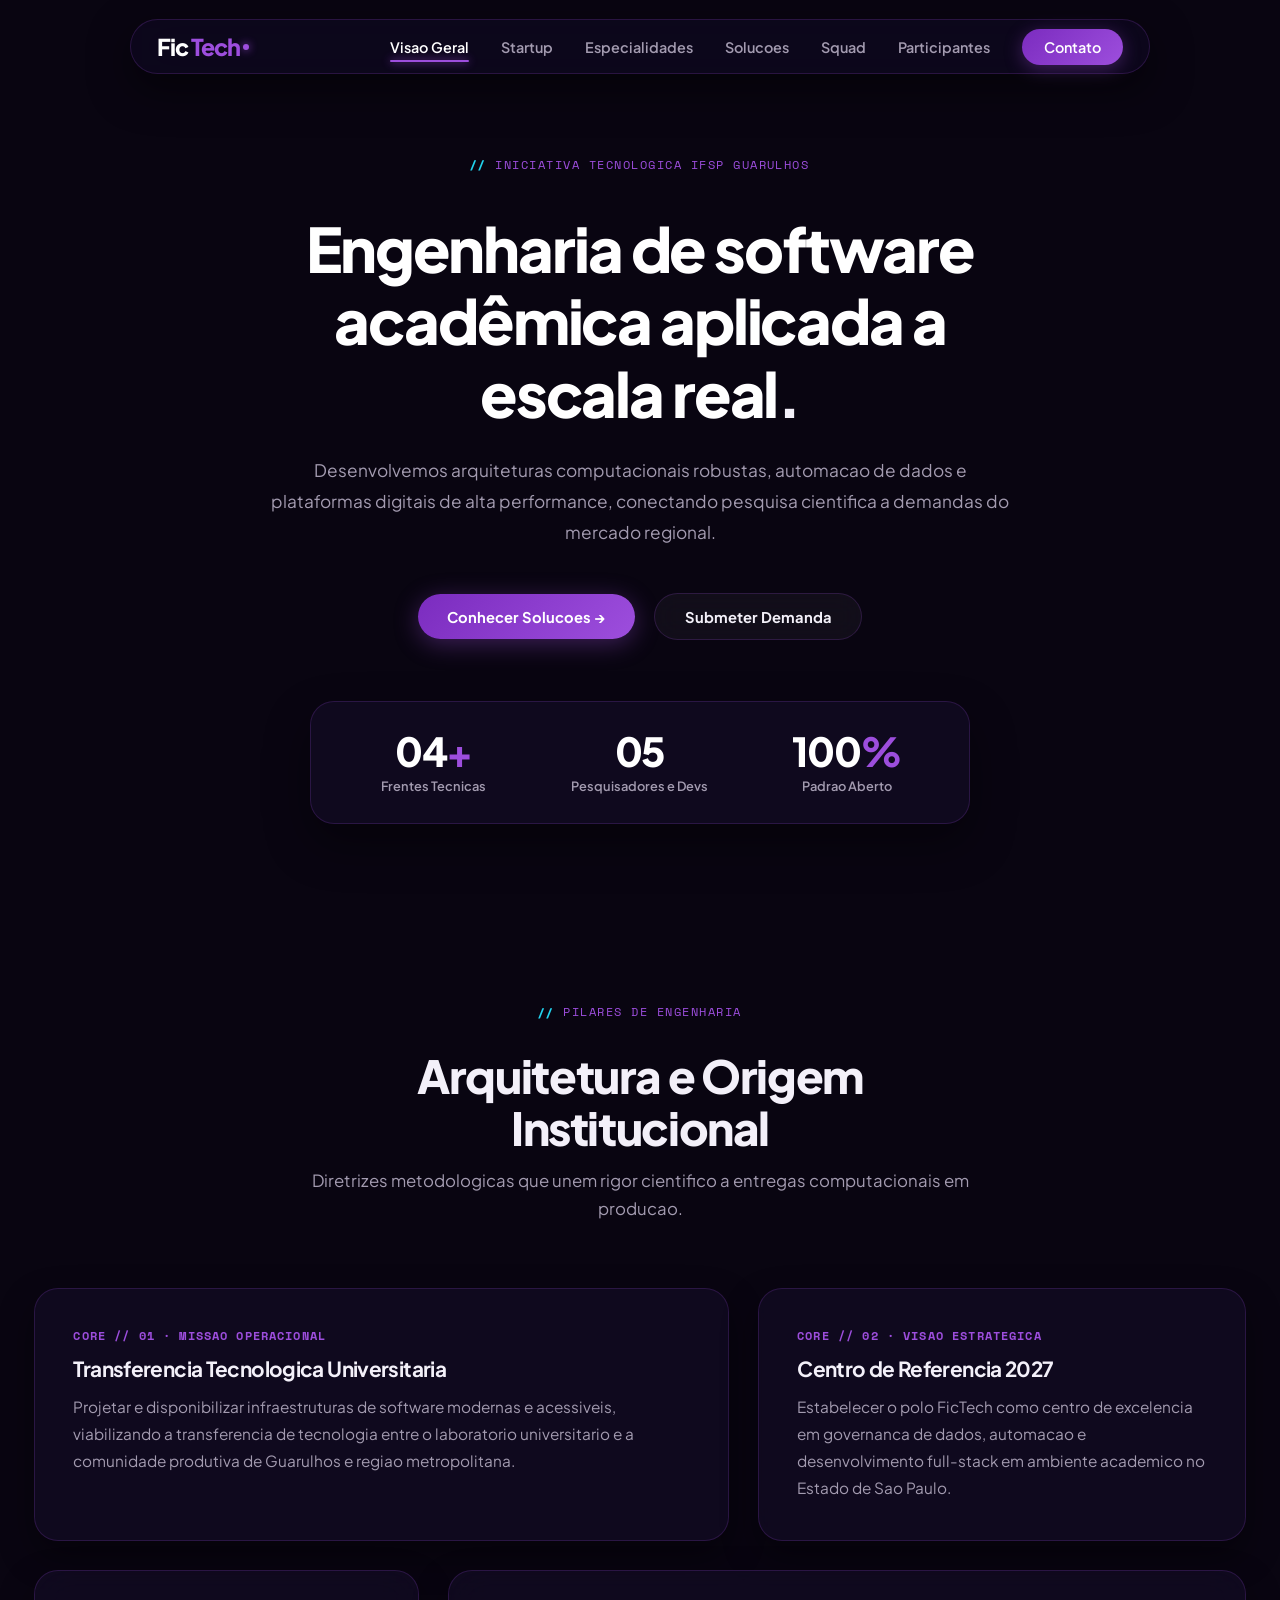
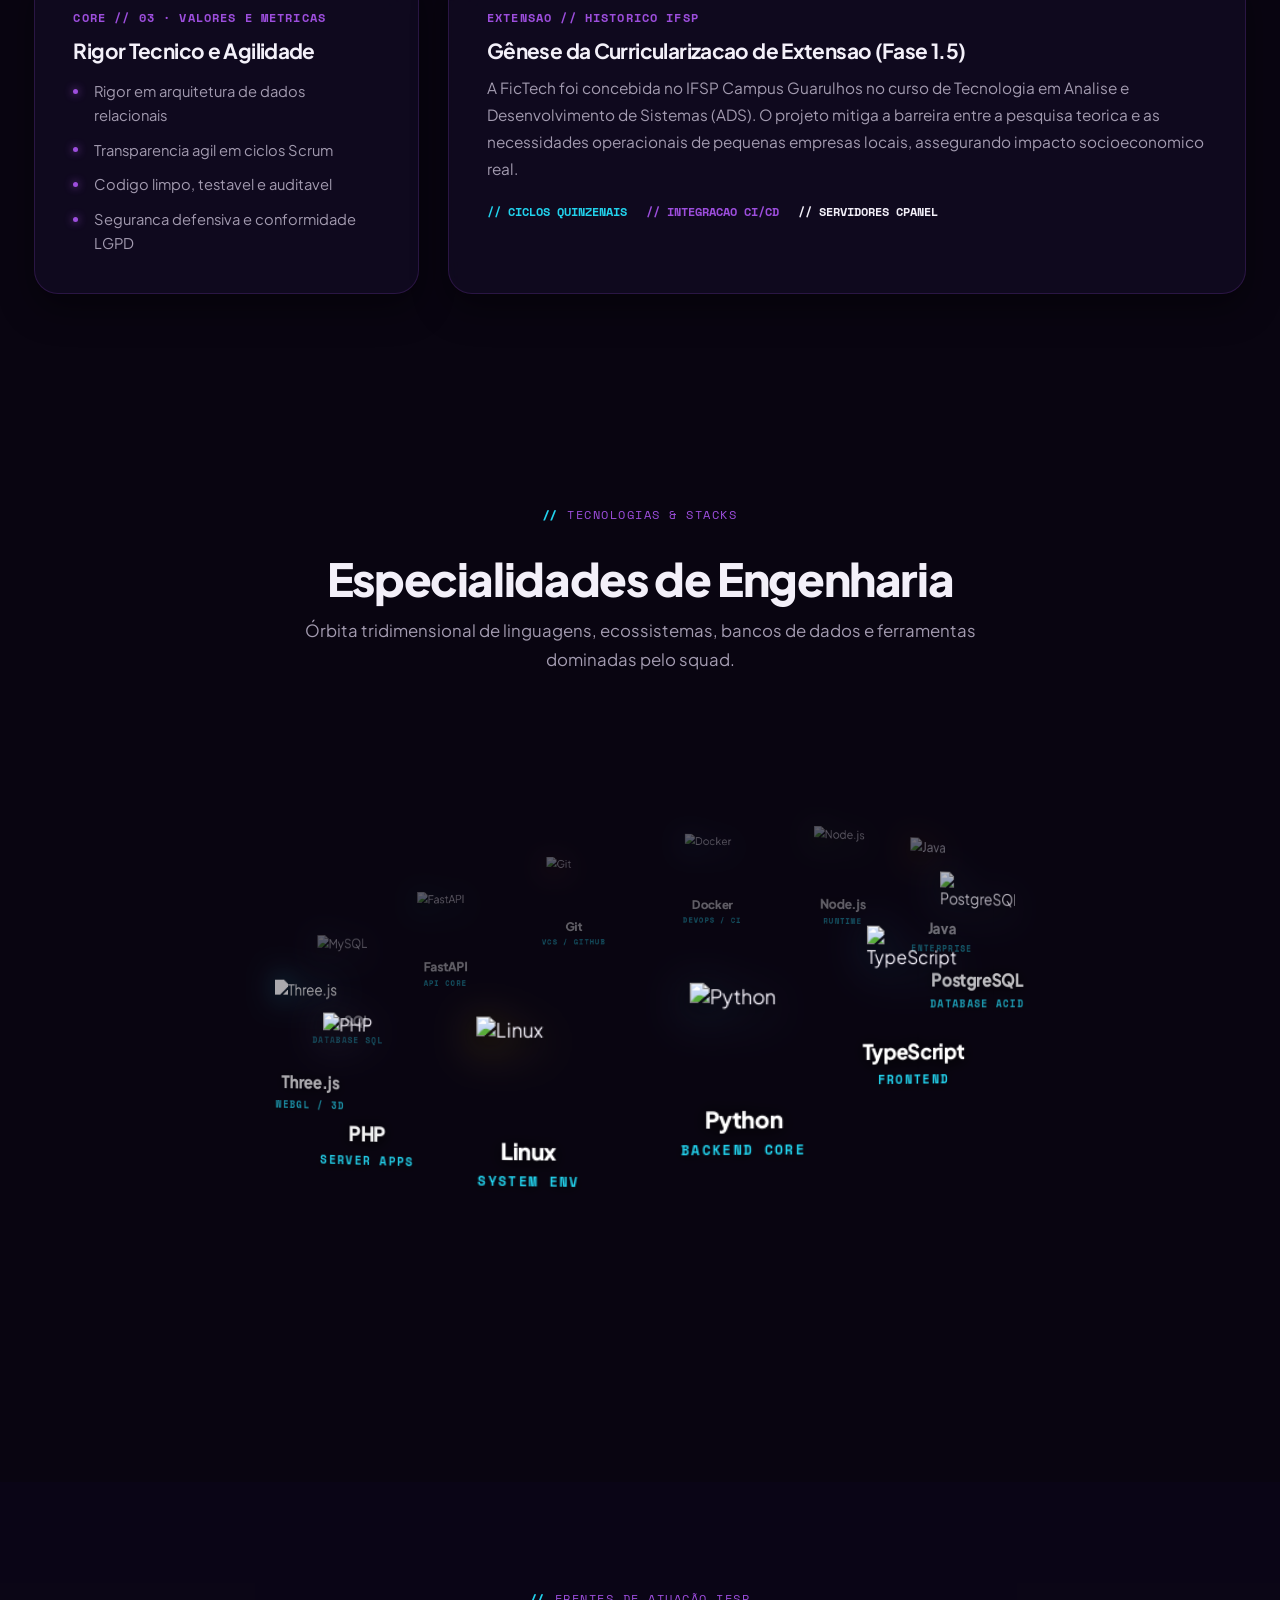
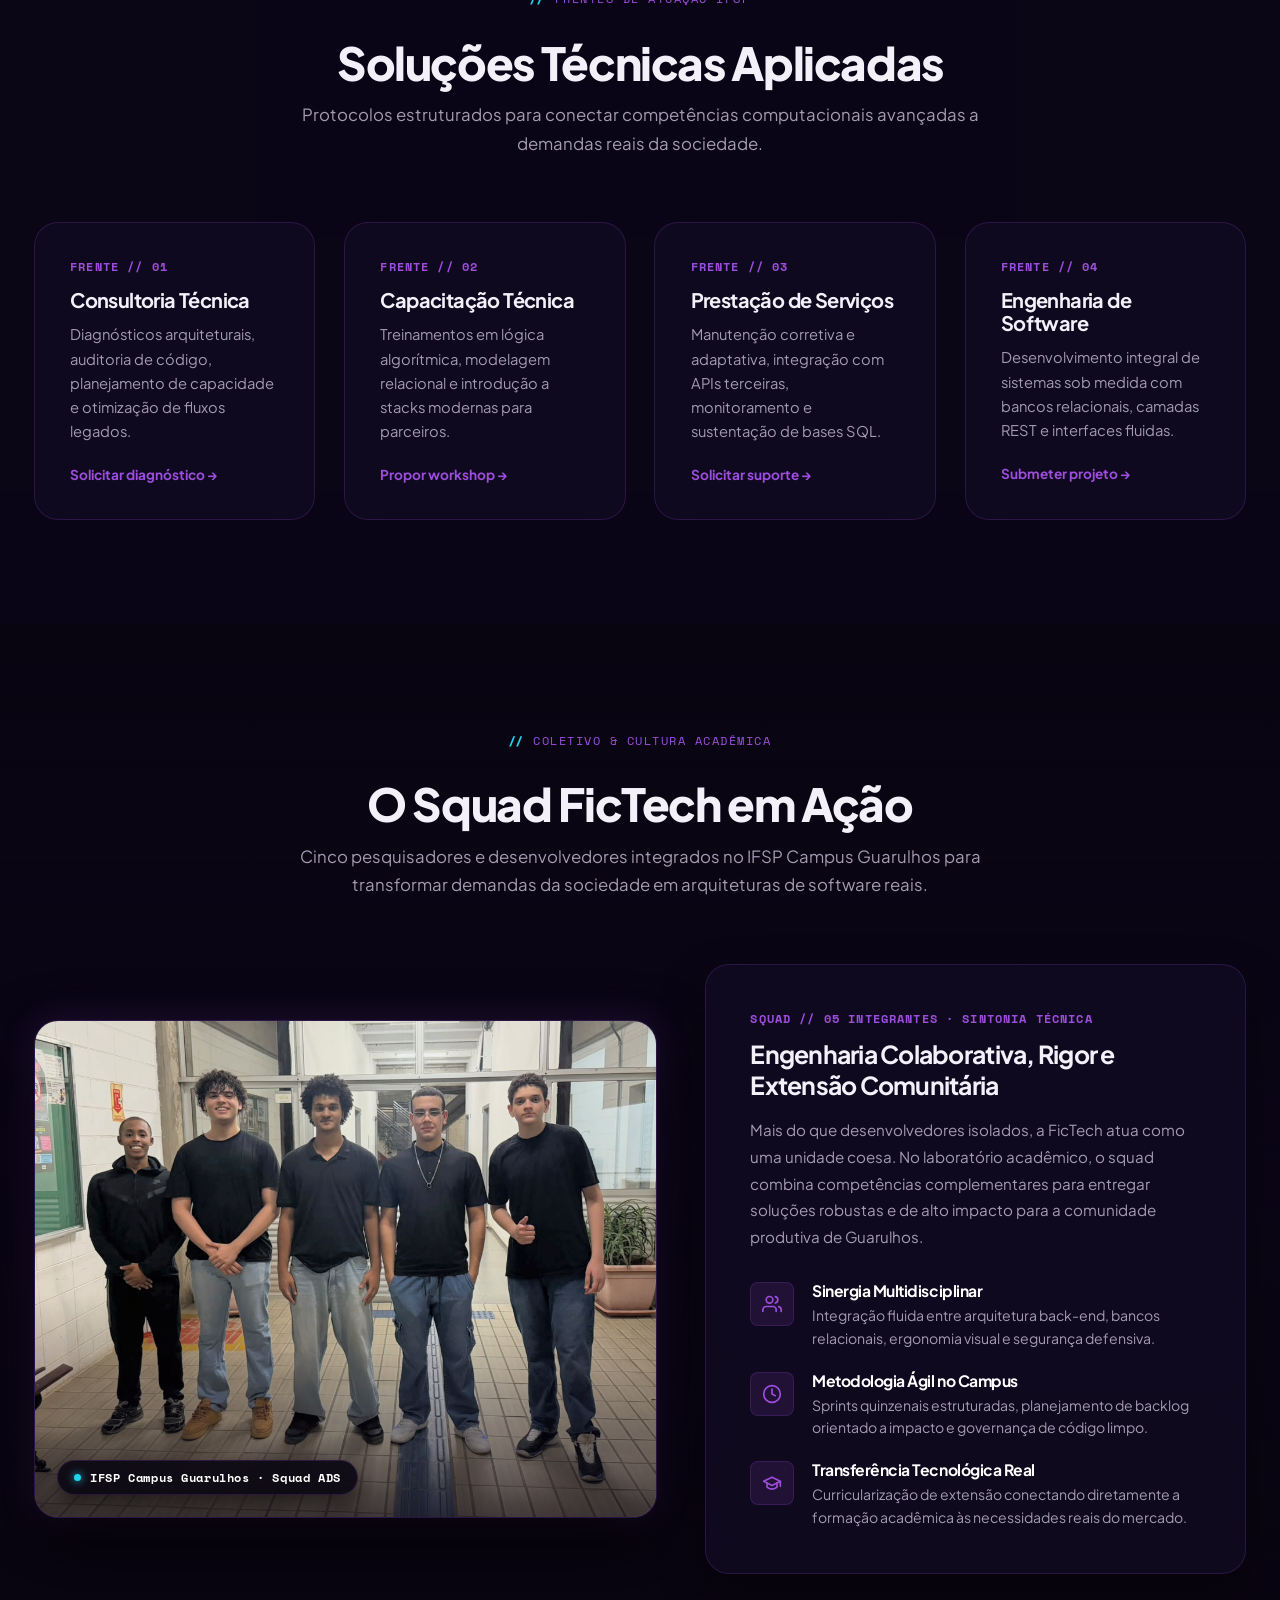
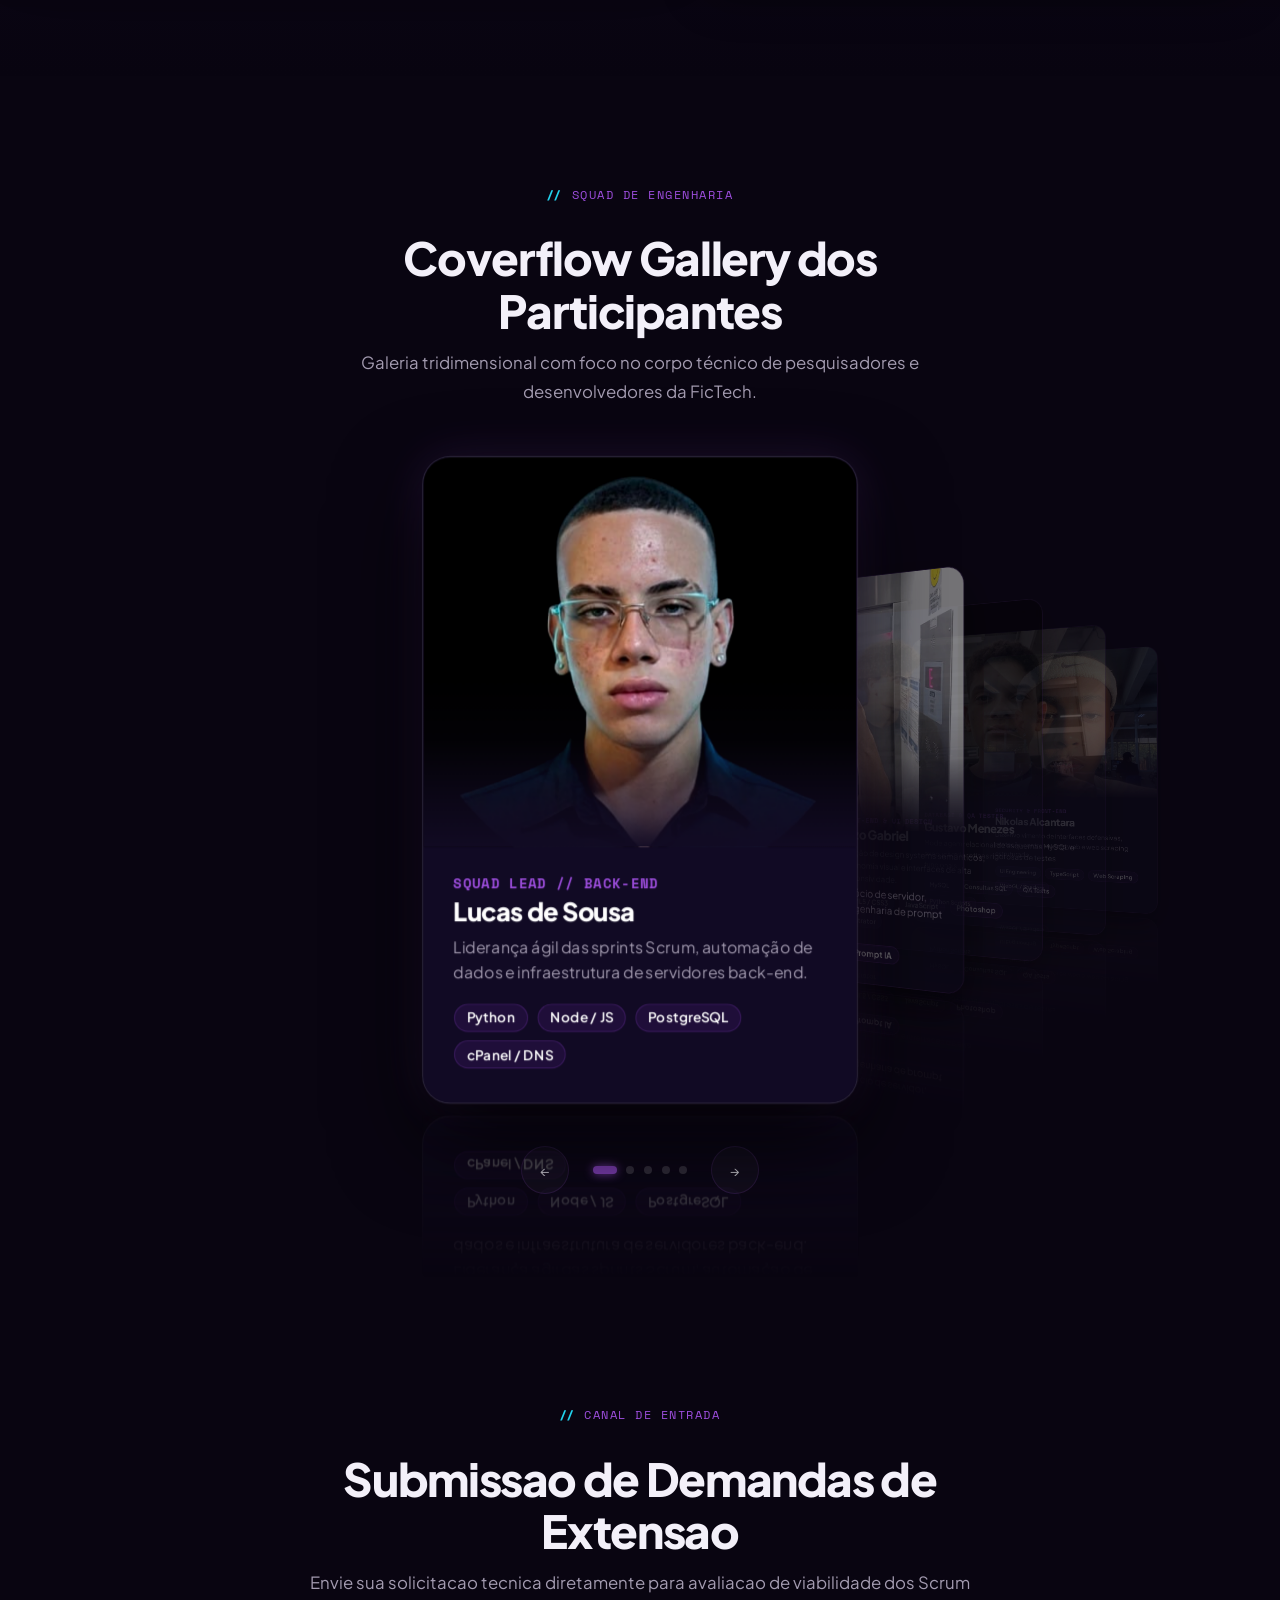
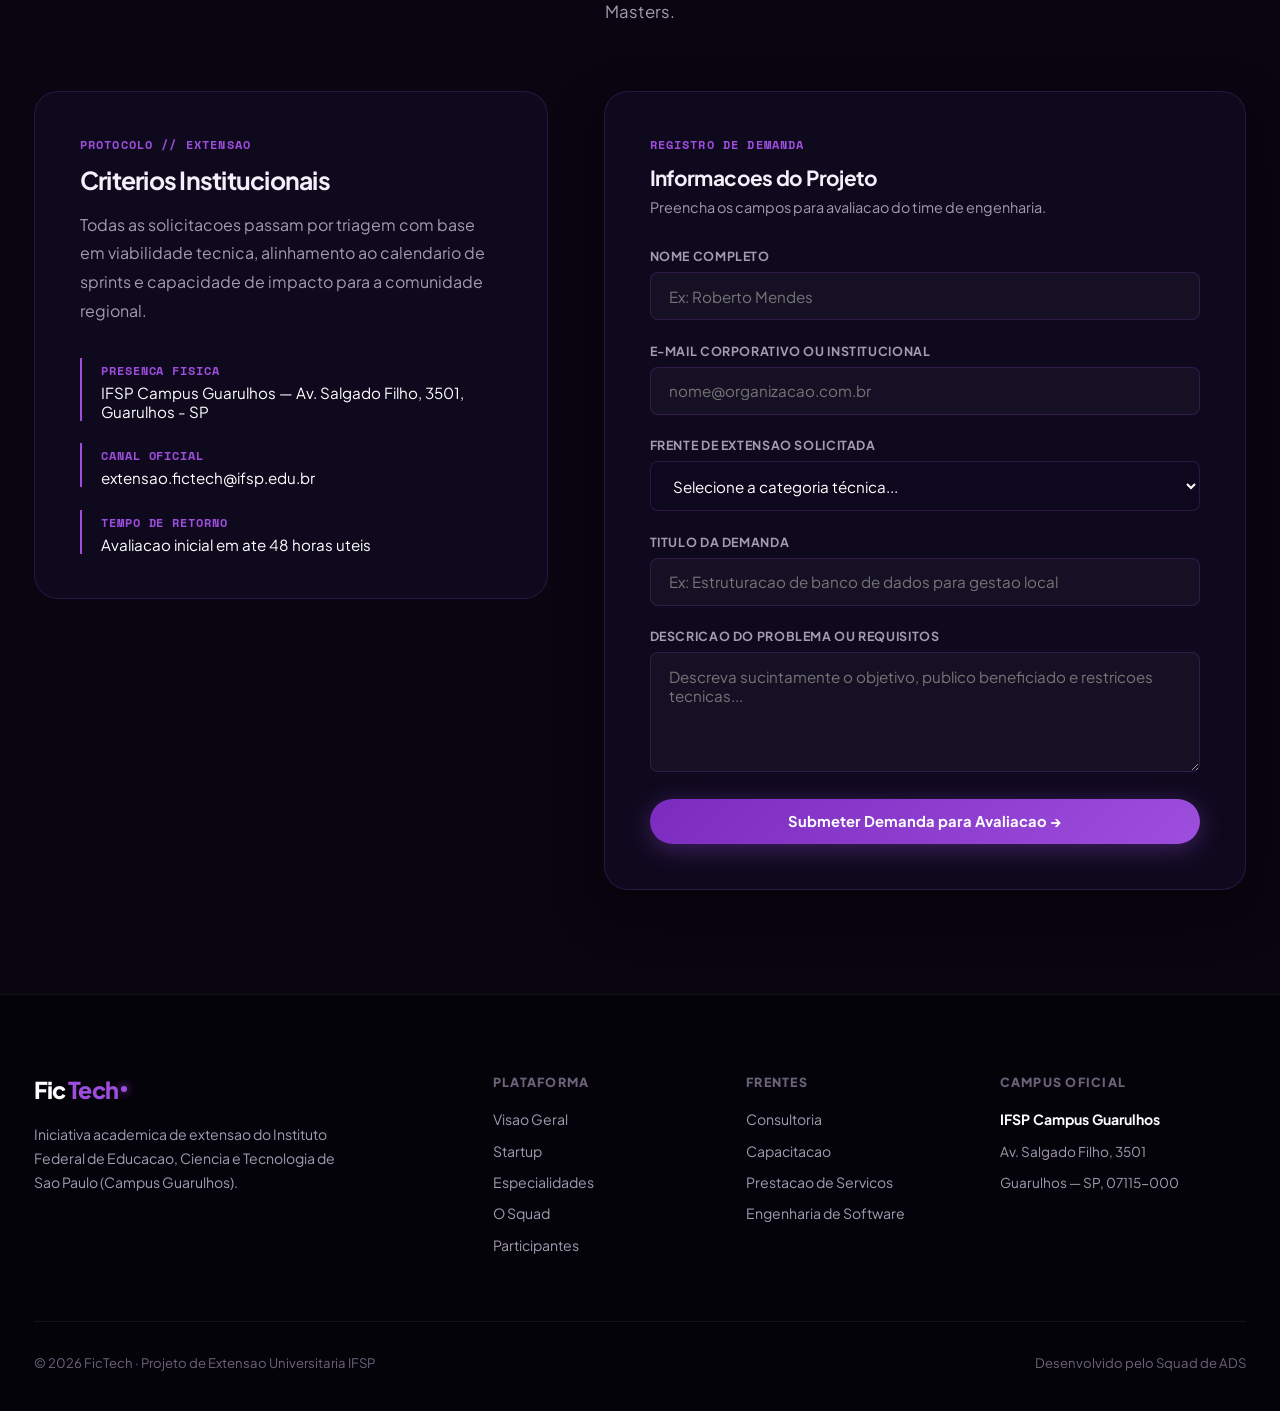
==== commit f739f6e7: "Add files via upload" ====
--- a/index.html
+++ b/index.html
@@ -39,6 +39,7 @@
         <li><a href="#startup">Startup</a></li>
         <li><a href="#tecnologias">Especialidades</a></li>
         <li><a href="#solucoes">Solucoes</a></li>
+        <li><a href="#squad">Squad</a></li>
         <li><a href="#participantes">Participantes</a></li>
         <li><a href="#contato" class="btn-nav-cta">Contato</a></li>
       </ul>
@@ -210,7 +211,71 @@
   </section>
 
   <!-- ═══════════════════════════════════════════════════════════
-       SECAO 5: PARTICIPANTES (COVERFLOW GALLERY COM FOCO NA IMAGEM)
+       SECAO 5: O SQUAD COLETIVO (FOTO EM GRUPO)
+       ═══════════════════════════════════════════════════════════ -->
+  <section class="section-pad squad-section" id="squad">
+    <div class="container">
+      <div class="section-head">
+        <div class="editorial-tag">Coletivo &amp; Cultura Acadêmica</div>
+        <h2>O Squad FicTech em Ação</h2>
+        <p>Cinco pesquisadores e desenvolvedores integrados no IFSP Campus Guarulhos para transformar demandas da sociedade em arquiteturas de software reais.</p>
+      </div>
+
+      <div class="squad-showcase">
+        <div class="squad-image-frame">
+          <img src="img/Foto_grupo.png" alt="Squad FicTech reunido no IFSP Campus Guarulhos" class="squad-photo" loading="lazy">
+          <div class="squad-image-overlay"></div>
+          <div class="squad-badge-tag">
+            <span class="squad-badge-dot"></span>
+            IFSP Campus Guarulhos &middot; Squad ADS
+          </div>
+        </div>
+
+        <div class="squad-content-box">
+          <span class="card-num">SQUAD // 05 INTEGRANTES · SINTONIA TÉCNICA</span>
+          <h3>Engenharia Colaborativa, Rigor e Extensão Comunitária</h3>
+          <p>
+            Mais do que desenvolvedores isolados, a FicTech atua como uma unidade coesa. No laboratório acadêmico, o squad combina competências complementares para entregar soluções robustas e de alto impacto para a comunidade produtiva de Guarulhos.
+          </p>
+
+          <div class="squad-features-list">
+            <div class="squad-feature-item">
+              <div class="squad-feature-icon">
+                <svg width="20" height="20" viewBox="0 0 24 24" fill="none" stroke="currentColor" stroke-width="2" stroke-linecap="round" stroke-linejoin="round"><path d="M17 21v-2a4 4 0 0 0-4-4H5a4 4 0 0 0-4 4v2"></path><circle cx="9" cy="7" r="4"></circle><path d="M23 21v-2a4 4 0 0 0-3-3.87"></path><path d="M16 3.13a4 4 0 0 1 0 7.75"></path></svg>
+              </div>
+              <div>
+                <h4>Sinergia Multidisciplinar</h4>
+                <p>Integração fluida entre arquitetura back-end, bancos relacionais, ergonomia visual e segurança defensiva.</p>
+              </div>
+            </div>
+
+            <div class="squad-feature-item">
+              <div class="squad-feature-icon">
+                <svg width="20" height="20" viewBox="0 0 24 24" fill="none" stroke="currentColor" stroke-width="2" stroke-linecap="round" stroke-linejoin="round"><circle cx="12" cy="12" r="10"></circle><polyline points="12 6 12 12 16 14"></polyline></svg>
+              </div>
+              <div>
+                <h4>Metodologia Ágil no Campus</h4>
+                <p>Sprints quinzenais estruturadas, planejamento de backlog orientado a impacto e governança de código limpo.</p>
+              </div>
+            </div>
+
+            <div class="squad-feature-item">
+              <div class="squad-feature-icon">
+                <svg width="20" height="20" viewBox="0 0 24 24" fill="none" stroke="currentColor" stroke-width="2" stroke-linecap="round" stroke-linejoin="round"><path d="M22 10v6M2 10l10-5 10 5-10 5z"></path><path d="M6 12v5c3 3 9 3 12 0v-5"></path></svg>
+              </div>
+              <div>
+                <h4>Transferência Tecnológica Real</h4>
+                <p>Curricularização de extensão conectando diretamente a formação acadêmica às necessidades reais do mercado.</p>
+              </div>
+            </div>
+          </div>
+        </div>
+      </div>
+    </div>
+  </section>
+
+  <!-- ═══════════════════════════════════════════════════════════
+       SECAO 6: PARTICIPANTES (COVERFLOW GALLERY COM FOCO NA IMAGEM)
        ═══════════════════════════════════════════════════════════ -->
   <section class="section-pad coverflow-section" id="participantes">
     <div class="container">
@@ -227,7 +292,7 @@
           <!-- 1. Lucas de Sousa e Silva -->
           <article class="coverflow-item" data-index="0">
             <div class="participant-portrait">
-              <img src="https://images.unsplash.com/photo-1534528741775-53994a69daeb?auto=format&fit=crop&w=600&h=800&q=80" alt="Lucas de Sousa" class="portrait-photo">
+              <img src="img/lucas.jfif" alt="Lucas de Sousa" class="portrait-photo photo-lucas">
               <div class="portrait-overlay"></div>
             </div>
             <div class="participant-info">
@@ -248,7 +313,7 @@
           <!-- 2. Joao Vitor Souza da Silva -->
           <article class="coverflow-item" data-index="1">
             <div class="participant-portrait">
-              <img src="https://images.unsplash.com/photo-1507003211169-0a1dd7228f2d?auto=format&fit=crop&w=600&h=800&q=80" alt="Joao Vitor" class="portrait-photo">
+              <img src="img/joao.jpeg" alt="Joao Vitor" class="portrait-photo photo-joao">
               <div class="portrait-overlay"></div>
             </div>
             <div class="participant-info">
@@ -269,7 +334,7 @@
           <!-- 3. Enzo Gabriel Cortinove Gomes -->
           <article class="coverflow-item" data-index="2">
             <div class="participant-portrait">
-              <img src="https://images.unsplash.com/photo-1500648767791-00dcc994a43e?auto=format&fit=crop&w=600&h=800&q=80" alt="Enzo Gabriel" class="portrait-photo">
+              <img src="img/enzo.jpeg" alt="Enzo Gabriel" class="portrait-photo photo-enzo">
               <div class="portrait-overlay"></div>
             </div>
             <div class="participant-info">
@@ -290,7 +355,7 @@
           <!-- 4. Gustavo Menezes Garcia -->
           <article class="coverflow-item" data-index="3">
             <div class="participant-portrait">
-              <img src="https://images.unsplash.com/photo-1519085360753-af0119f7cbe7?auto=format&fit=crop&w=600&h=800&q=80" alt="Gustavo Menezes" class="portrait-photo">
+              <img src="img/gustavo.jpeg" alt="Gustavo Menezes" class="portrait-photo photo-gustavo">
               <div class="portrait-overlay"></div>
             </div>
             <div class="participant-info">
@@ -311,7 +376,7 @@
           <!-- 5. Nikolas Alcantara Deodato -->
           <article class="coverflow-item" data-index="4">
             <div class="participant-portrait">
-              <img src="https://images.unsplash.com/photo-1492562080023-ab3db95bfbce?auto=format&fit=crop&w=600&h=800&q=80" alt="Nikolas Alcantara" class="portrait-photo">
+              <img src="img/nikolas.jpeg" alt="Nikolas Alcantara" class="portrait-photo photo-nikolas">
               <div class="portrait-overlay"></div>
             </div>
             <div class="participant-info">
@@ -449,6 +514,7 @@
             <li><a href="#inicio">Visao Geral</a></li>
             <li><a href="#startup">Startup</a></li>
             <li><a href="#tecnologias">Especialidades</a></li>
+            <li><a href="#squad">O Squad</a></li>
             <li><a href="#participantes">Participantes</a></li>
           </ul>
         </div>
--- a/style.css
+++ b/style.css
@@ -604,6 +604,157 @@
 .frente-box p { font-size: 0.92rem; color: var(--text-muted); line-height: 1.65; margin-bottom: 1.2rem; }
 .frente-link { color: var(--primary-neon); font-size: 0.85rem; font-weight: 700; text-decoration: none; }
 
+/* ── SEÇÃO 5: O SQUAD COLETIVO (FOTO EM GRUPO & CULTURA ACADÊMICA) ── */
+.squad-section {
+  position: relative;
+  background: linear-gradient(180deg, rgba(9, 5, 17, 0) 0%, rgba(14, 8, 30, 0.45) 50%, rgba(9, 5, 17, 0) 100%);
+}
+
+.squad-showcase {
+  display: grid;
+  grid-template-columns: 1.15fr 1fr;
+  gap: 3rem;
+  align-items: center;
+}
+
+.squad-image-frame {
+  position: relative;
+  border-radius: var(--radius-lg);
+  overflow: hidden;
+  border: 1px solid var(--card-border);
+  box-shadow: 0 25px 65px rgba(0, 0, 0, 0.75), 0 0 35px rgba(157, 78, 221, 0.2);
+  background: var(--bg-surface);
+  transition: border-color var(--transition), box-shadow var(--transition);
+}
+
+.squad-image-frame:hover {
+  border-color: var(--card-border-glow);
+  box-shadow: 0 30px 75px rgba(0, 0, 0, 0.85), 0 0 45px rgba(157, 78, 221, 0.35);
+}
+
+.squad-photo {
+  width: 100%;
+  height: 100%;
+  max-height: 500px;
+  object-fit: cover;
+  object-position: center center;
+  display: block;
+  transition: transform 0.6s cubic-bezier(0.16, 1, 0.3, 1);
+}
+
+.squad-image-frame:hover .squad-photo {
+  transform: scale(1.025);
+}
+
+.squad-image-overlay {
+  position: absolute;
+  inset: 0;
+  pointer-events: none;
+  background: linear-gradient(180deg, transparent 55%, rgba(9, 5, 17, 0.7) 100%);
+}
+
+.squad-badge-tag {
+  position: absolute;
+  bottom: 1.4rem;
+  left: 1.4rem;
+  background: rgba(9, 5, 17, 0.88);
+  backdrop-filter: blur(14px);
+  -webkit-backdrop-filter: blur(14px);
+  border: 1px solid var(--card-border);
+  padding: 0.5rem 1rem;
+  border-radius: var(--radius-pill);
+  font-family: var(--font-mono);
+  font-size: 0.74rem;
+  font-weight: 700;
+  color: #fff;
+  letter-spacing: 0.05em;
+  display: inline-flex;
+  align-items: center;
+  gap: 0.55rem;
+  box-shadow: 0 8px 20px rgba(0, 0, 0, 0.5);
+}
+
+.squad-badge-dot {
+  width: 7px;
+  height: 7px;
+  border-radius: 50%;
+  background: var(--accent-cyan);
+  box-shadow: 0 0 8px var(--accent-cyan);
+}
+
+.squad-content-box {
+  background: var(--bg-card);
+  border: 1px solid var(--card-border);
+  border-radius: var(--radius-lg);
+  padding: 2.8rem;
+  backdrop-filter: blur(20px);
+  -webkit-backdrop-filter: blur(20px);
+  box-shadow: 0 20px 45px rgba(0, 0, 0, 0.4);
+  transition: var(--transition);
+}
+
+.squad-content-box:hover {
+  border-color: var(--card-border-glow);
+}
+
+.squad-content-box h3 {
+  font-size: 1.55rem;
+  margin-bottom: 1rem;
+  line-height: 1.25;
+}
+
+.squad-content-box p {
+  color: var(--text-muted);
+  line-height: 1.75;
+  font-size: 0.95rem;
+}
+
+.squad-features-list {
+  display: flex;
+  flex-direction: column;
+  gap: 1.4rem;
+  margin-top: 2rem;
+}
+
+.squad-feature-item {
+  display: flex;
+  gap: 1.1rem;
+  align-items: flex-start;
+}
+
+.squad-feature-icon {
+  flex-shrink: 0;
+  width: 44px;
+  height: 44px;
+  border-radius: var(--radius-sm);
+  background: rgba(157, 78, 221, 0.12);
+  border: 1px solid var(--card-border);
+  color: var(--primary-neon);
+  display: flex;
+  align-items: center;
+  justify-content: center;
+  transition: var(--transition);
+}
+
+.squad-feature-item:hover .squad-feature-icon {
+  border-color: var(--primary-neon);
+  background: rgba(157, 78, 221, 0.22);
+  color: #fff;
+  transform: translateY(-2px);
+}
+
+.squad-feature-item h4 {
+  font-size: 0.98rem;
+  margin-bottom: 0.25rem;
+  color: #fff;
+}
+
+.squad-feature-item p {
+  font-size: 0.88rem;
+  color: var(--text-muted);
+  line-height: 1.6;
+}
+
 /* ── SEÇÃO 4: COVERFLOW GALLERY (FOCO TOTAL NA IMAGEM) ── */
 .coverflow-section {
   position: relative;
@@ -679,20 +830,25 @@
   transition: transform 0.5s ease;
 }
 
+.photo-lucas { object-position: center 30%; }
+.photo-joao { object-position: center 36%; }
+.photo-enzo { object-position: 28% 25%; }
+.photo-gustavo { object-position: center 50%; }
+.photo-nikolas { object-position: center 51%; }
+
 .coverflow-item.active .portrait-photo {
   transform: scale(1.04);
 }
 
-/* Degradê suave e longo da foto para o fundo do card — sem linha visível */
+/* Degradê suave da foto para o fundo do card — rosto 100% nítido e transição natural no peito */
 .portrait-overlay {
   position: absolute;
   inset: 0;
   background: linear-gradient(
     180deg,
-    transparent 20%,
-    rgba(18, 11, 36, 0.15) 45%,
-    rgba(18, 11, 36, 0.55) 65%,
-    rgba(18, 11, 36, 0.88) 82%,
+    transparent 55%,
+    rgba(18, 11, 36, 0.15) 72%,
+    rgba(18, 11, 36, 0.6) 86%,
     rgba(18, 11, 36, 0.98) 100%
   );
   pointer-events: none;
@@ -951,6 +1107,10 @@
 @media (max-width: 992px) {
   .bento-card-7, .bento-card-5, .bento-card-4, .bento-card-8 {
     grid-column: span 12;
+  }
+  .squad-showcase {
+    grid-template-columns: 1fr;
+    gap: 2.5rem;
   }
   .contact-grid {
     grid-template-columns: 1fr;
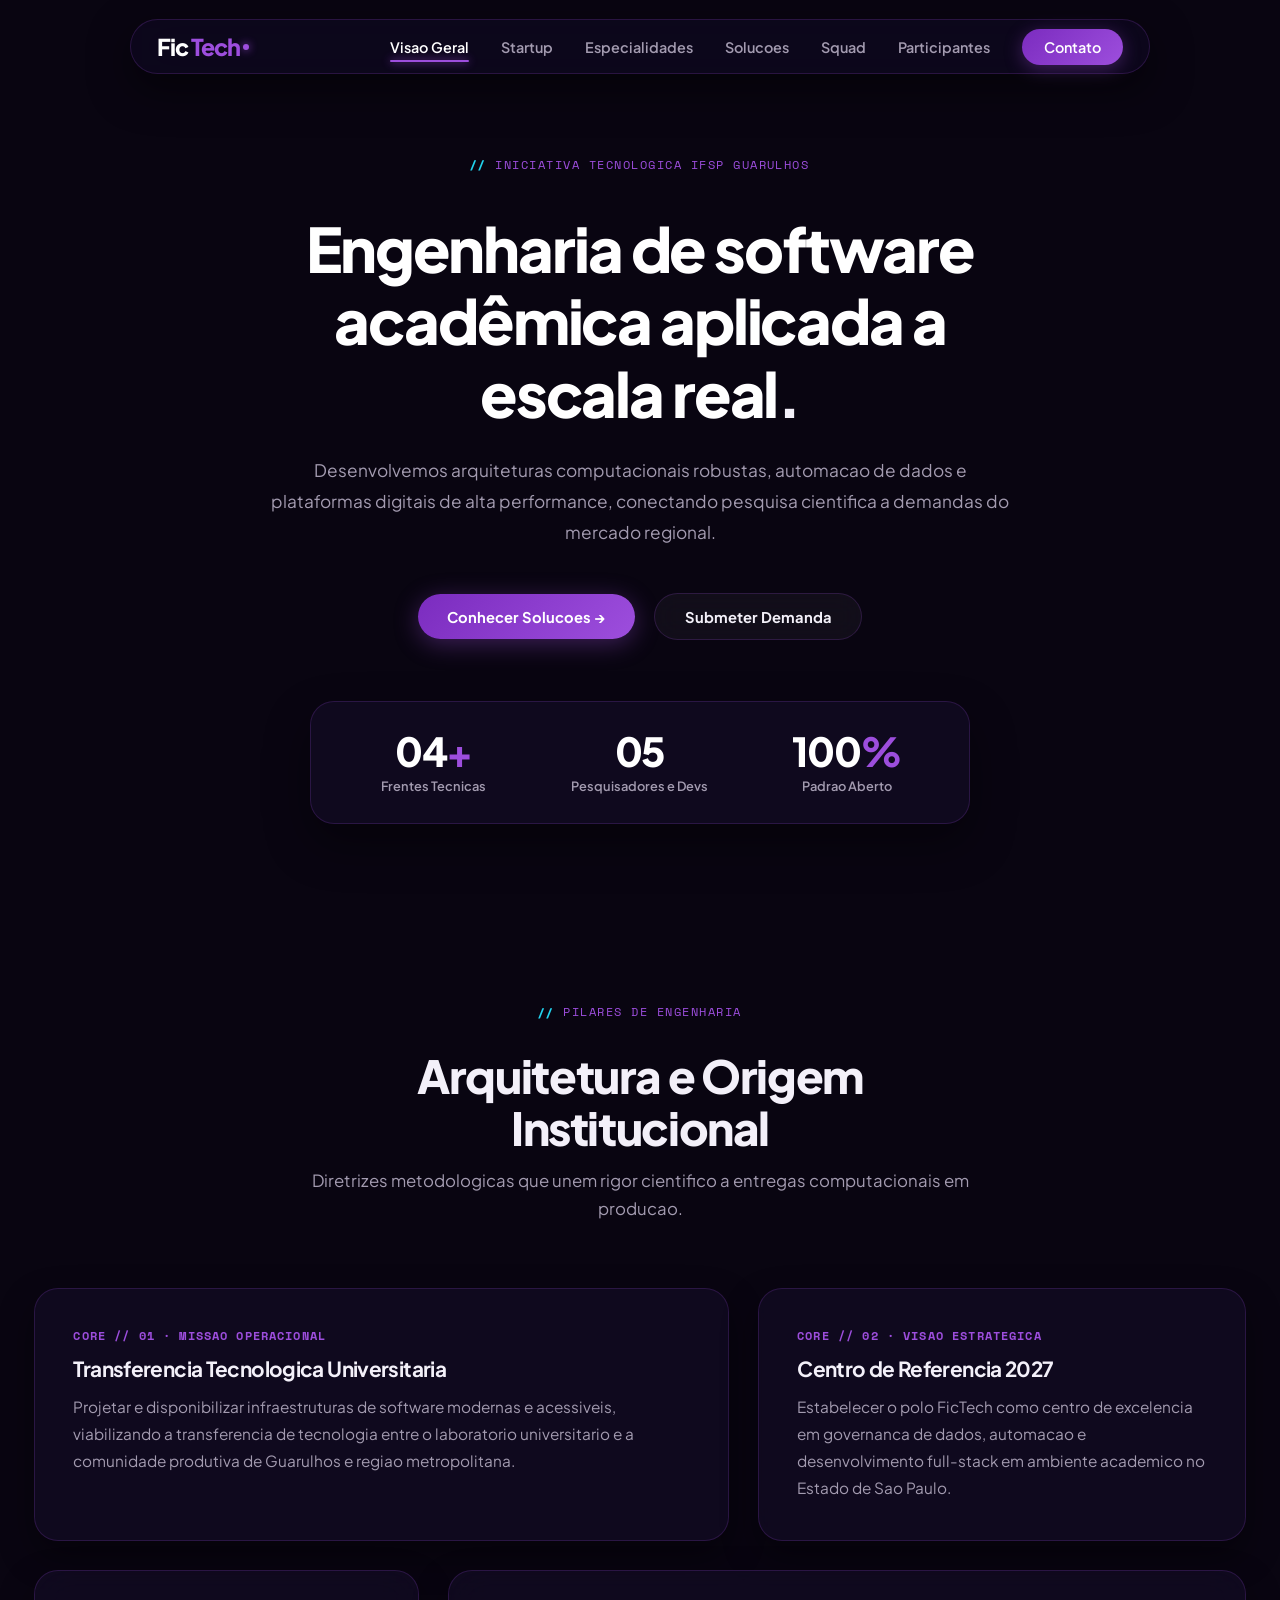
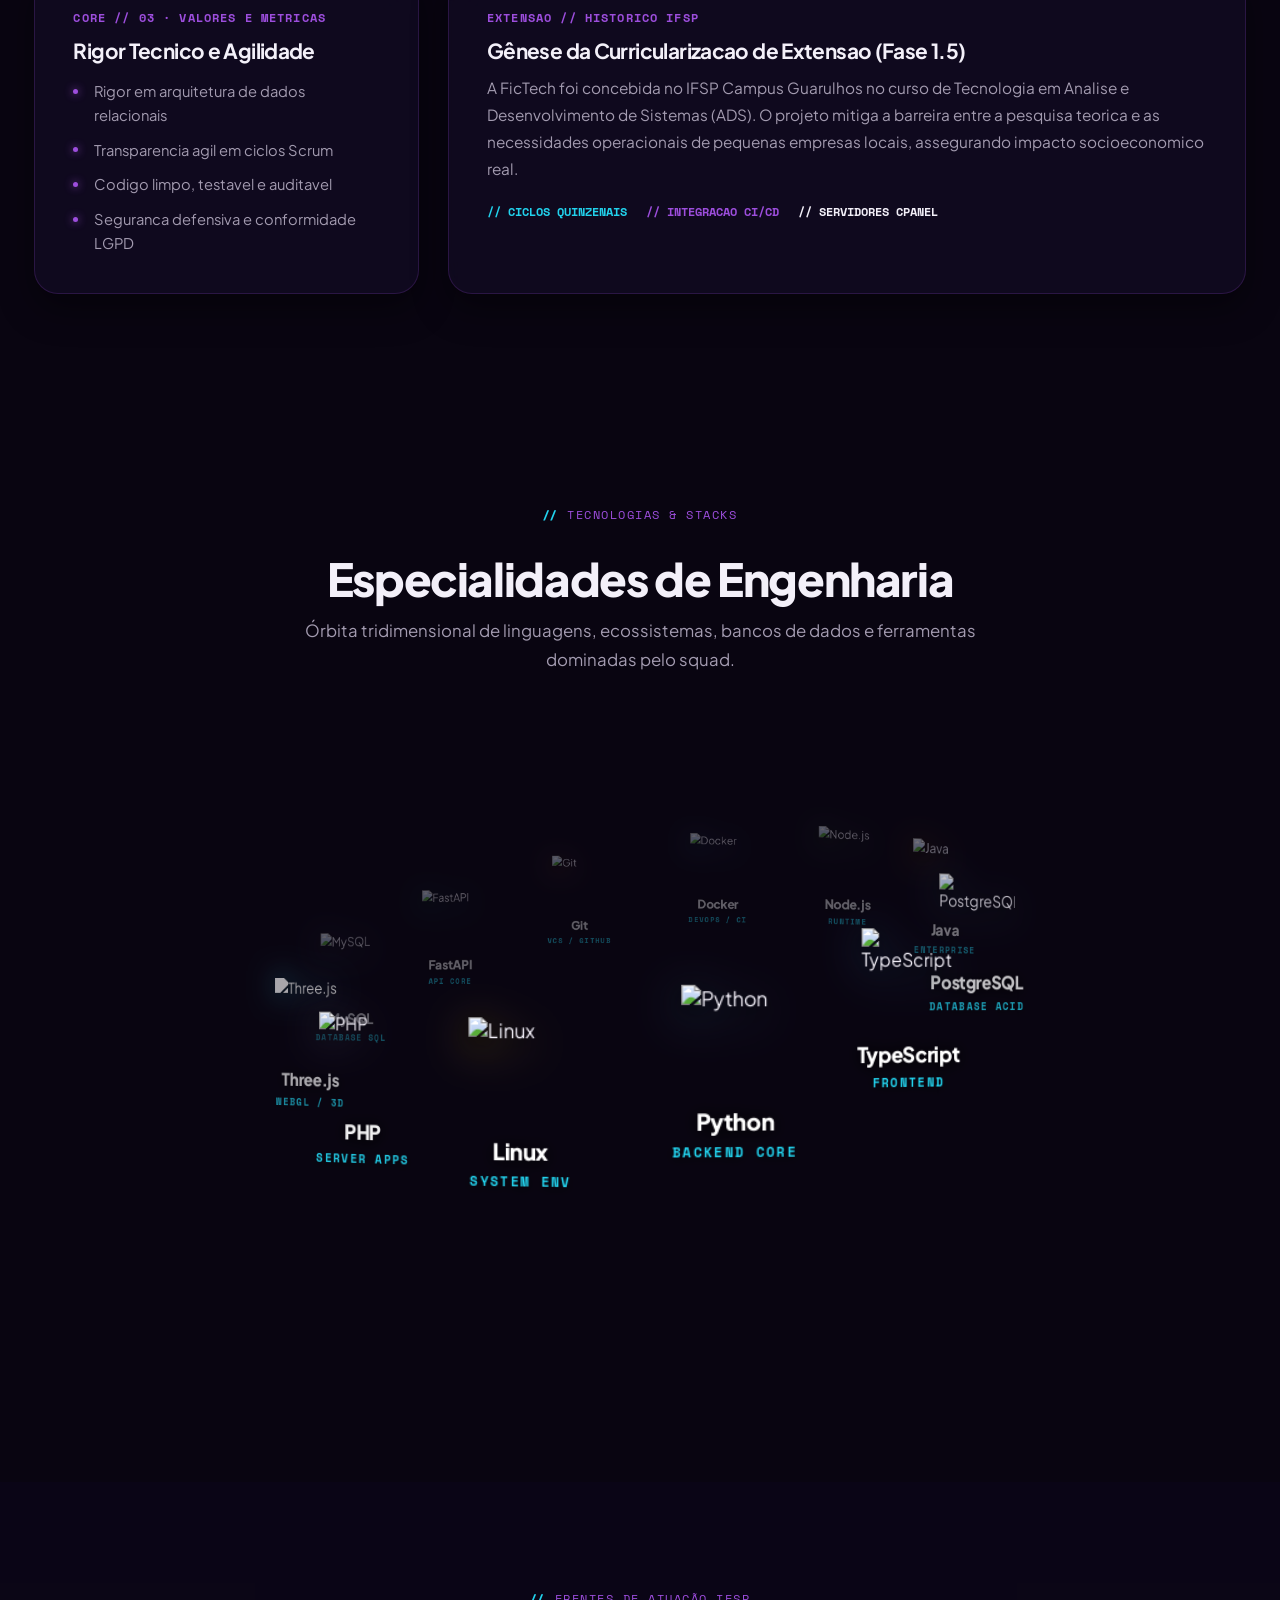
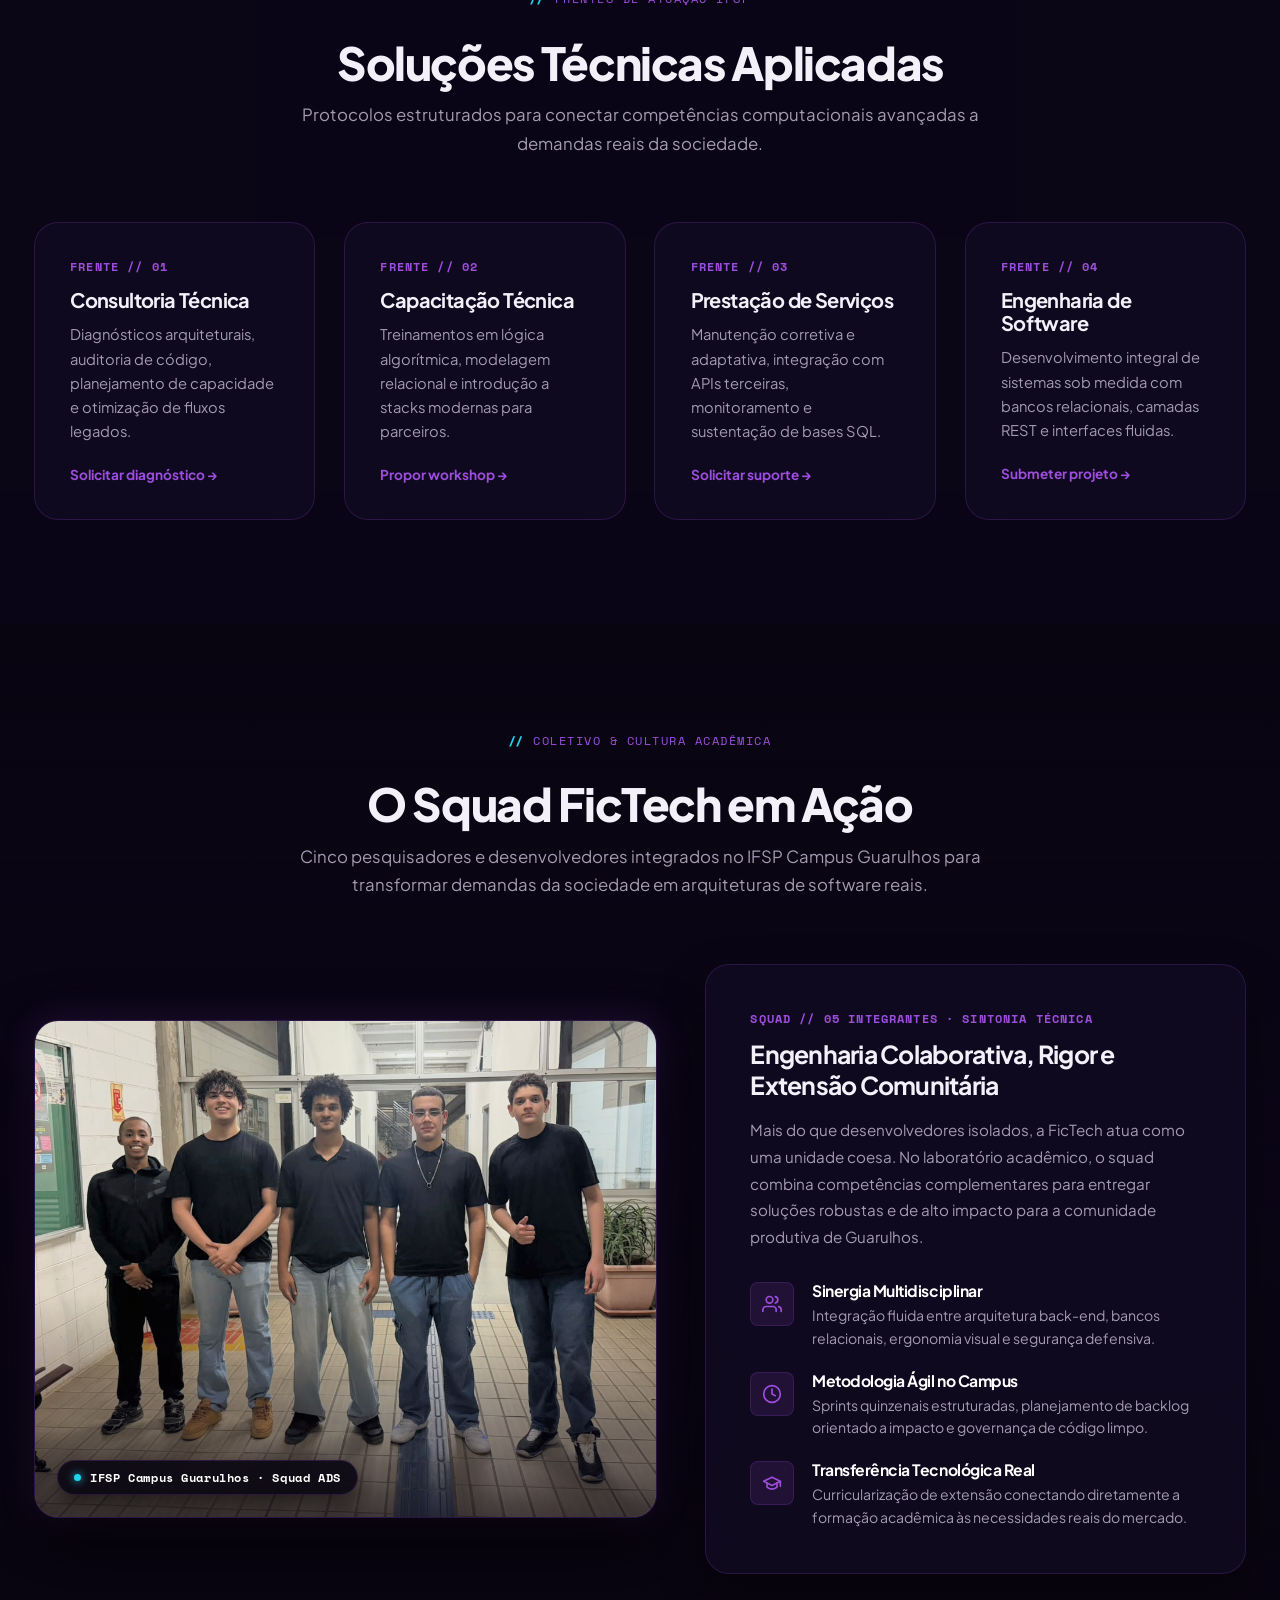
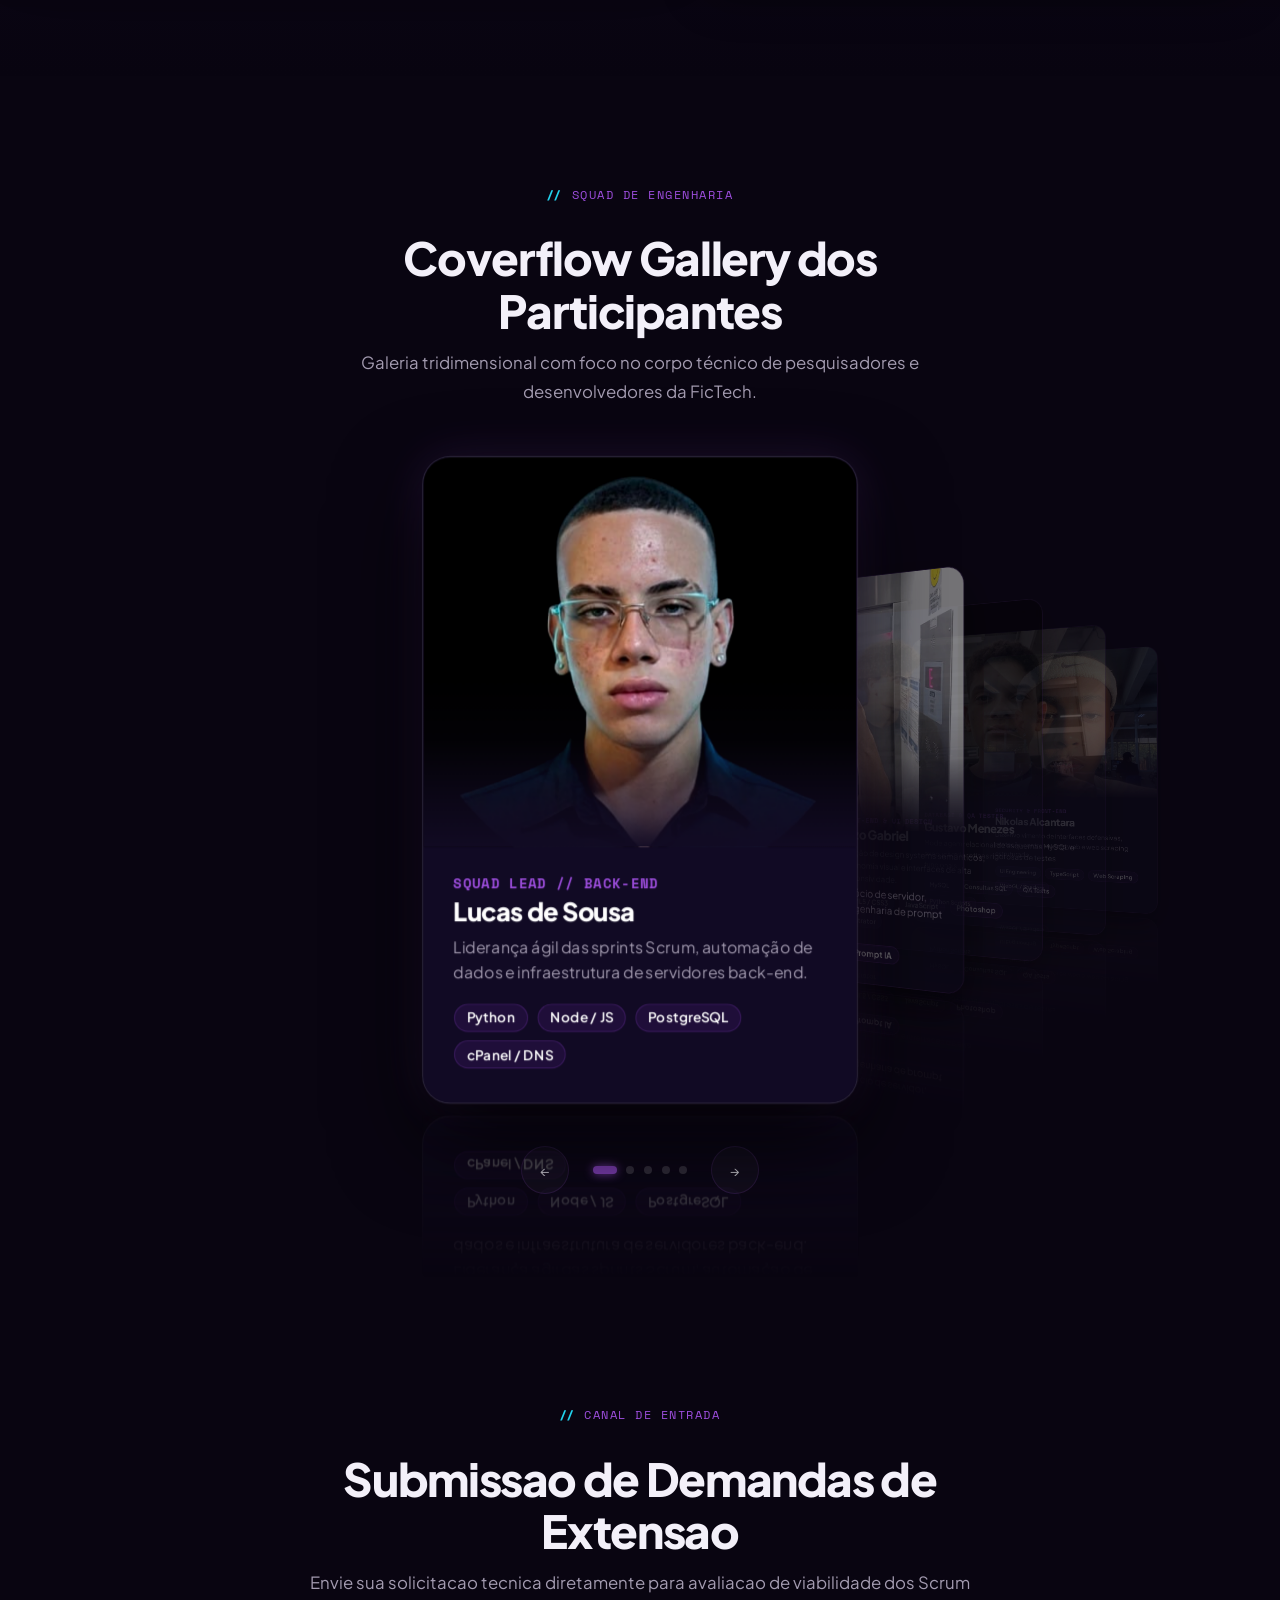
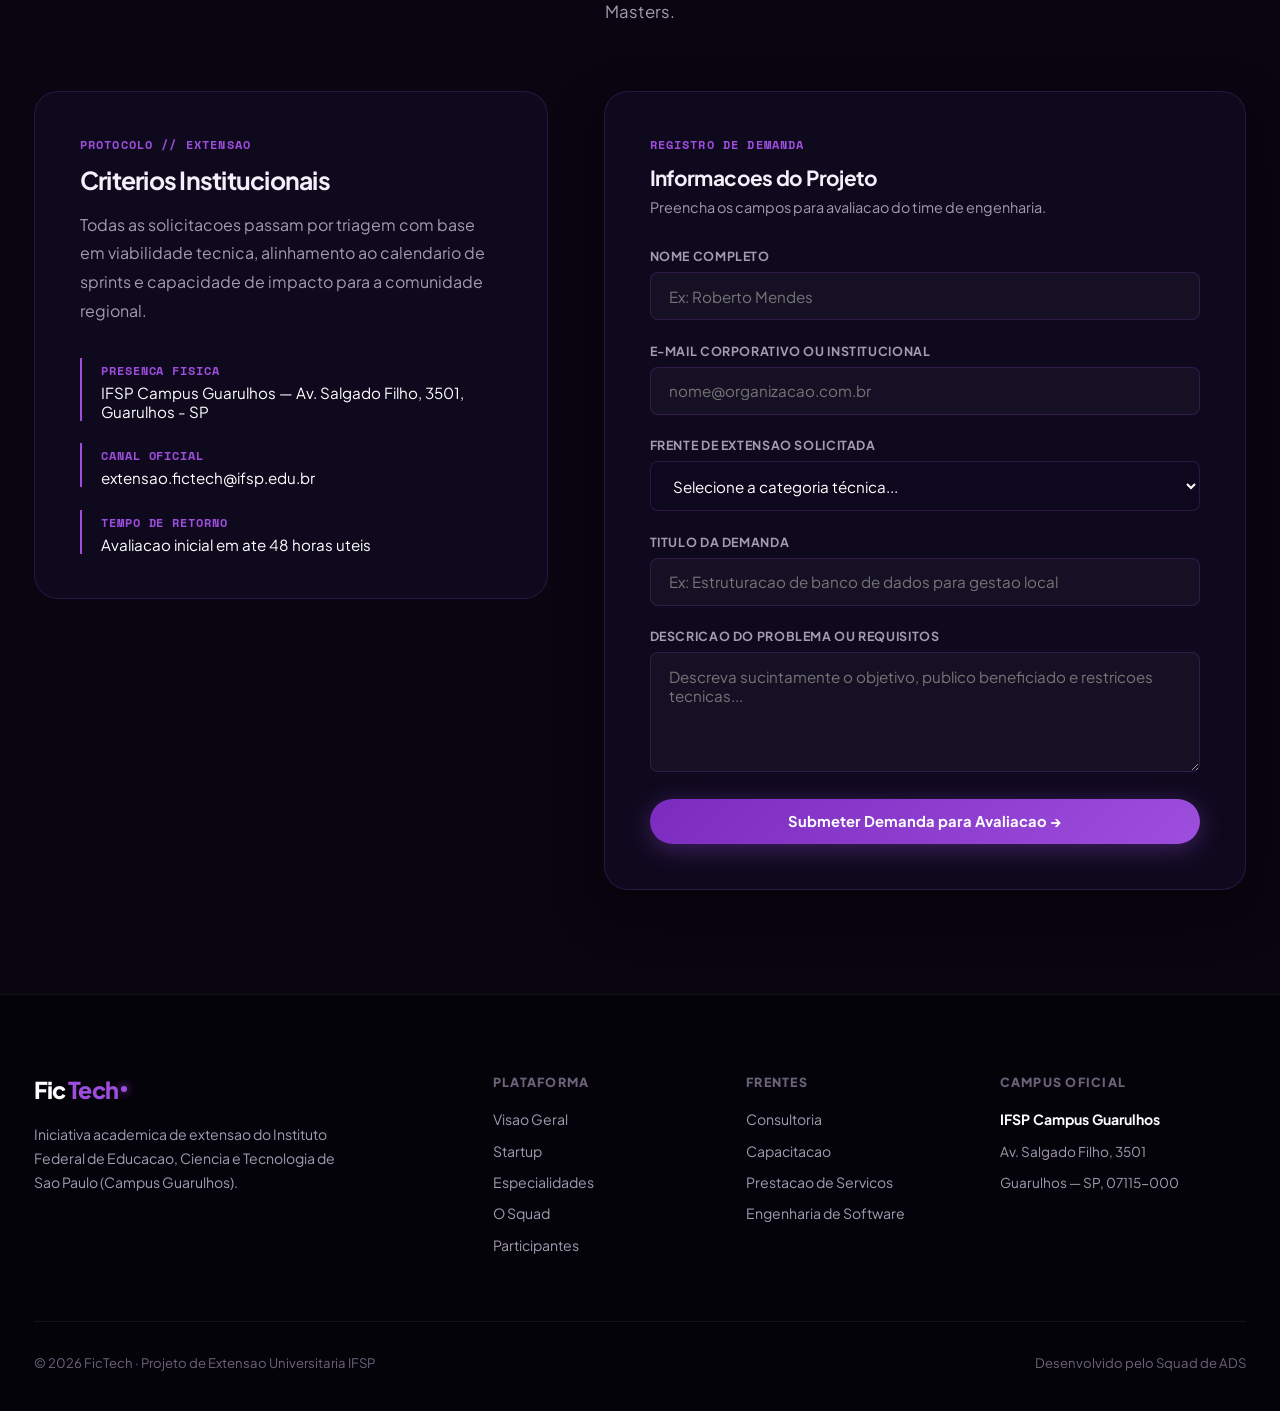
==== commit 3a7cdf21: "feat: adiciona responsividade Co-authored-by: Copilot <223556219+Copilot@users.noreply.github.com>" ====
--- a/index.html
+++ b/index.html
@@ -26,7 +26,7 @@
         <div class="logo-dot"></div>
       </a>
 
-      <button class="menu-toggle" aria-label="Abrir Menu">
+      <button class="menu-toggle" type="button" aria-label="Abrir Menu" aria-expanded="false" aria-controls="navLinks">
         <svg width="24" height="24" viewBox="0 0 24 24" fill="none" stroke="currentColor" stroke-width="2" stroke-linecap="round">
           <line x1="3" y1="6" x2="21" y2="6"/>
           <line x1="3" y1="12" x2="21" y2="12"/>
@@ -102,39 +102,47 @@
 
       <div class="bento-grid">
         <!-- Missao -->
-        <div class="bento-card bento-card-7">
-          <span class="card-num">CORE // 01 · MISSAO OPERACIONAL</span>
-          <h3>Transferencia Tecnologica Universitaria</h3>
+        <details class="bento-card bento-card-7" open>
+          <summary class="bento-summary">
+            <span class="card-num">CORE // 01 · MISSAO OPERACIONAL</span>
+            <h3>Transferencia Tecnologica Universitaria</h3>
+          </summary>
           <p>
             Projetar e disponibilizar infraestruturas de software modernas e acessiveis, viabilizando a transferencia de tecnologia entre o laboratorio universitario e a comunidade produtiva de Guarulhos e regiao metropolitana.
           </p>
-        </div>
+        </details>
 
         <!-- Visao -->
-        <div class="bento-card bento-card-5">
-          <span class="card-num">CORE // 02 · VISAO ESTRATEGICA</span>
-          <h3>Centro de Referencia 2027</h3>
+        <details class="bento-card bento-card-5" open>
+          <summary class="bento-summary">
+            <span class="card-num">CORE // 02 · VISAO ESTRATEGICA</span>
+            <h3>Centro de Referencia 2027</h3>
+          </summary>
           <p>
             Estabelecer o polo FicTech como centro de excelencia em governanca de dados, automacao e desenvolvimento full-stack em ambiente academico no Estado de Sao Paulo.
           </p>
-        </div>
+        </details>
 
         <!-- Valores -->
-        <div class="bento-card bento-card-4">
-          <span class="card-num">CORE // 03 · VALORES E METRICAS</span>
-          <h3>Rigor Tecnico e Agilidade</h3>
+        <details class="bento-card bento-card-4" open>
+          <summary class="bento-summary">
+            <span class="card-num">CORE // 03 · VALORES E METRICAS</span>
+            <h3>Rigor Tecnico e Agilidade</h3>
+          </summary>
           <ul class="bento-list">
             <li>Rigor em arquitetura de dados relacionais</li>
             <li>Transparencia agil em ciclos Scrum</li>
             <li>Codigo limpo, testavel e auditavel</li>
             <li>Seguranca defensiva e conformidade LGPD</li>
           </ul>
-        </div>
+        </details>
 
         <!-- Curricularizacao de Extensao -->
-        <div class="bento-card bento-card-8">
-          <span class="card-num">EXTENSAO // HISTORICO IFSP</span>
-          <h3>Gênese da Curricularizacao de Extensao (Fase 1.5)</h3>
+        <details class="bento-card bento-card-8" open>
+          <summary class="bento-summary">
+            <span class="card-num">EXTENSAO // HISTORICO IFSP</span>
+            <h3>Gênese da Curricularizacao de Extensao (Fase 1.5)</h3>
+          </summary>
           <p style="margin-bottom: 1rem;">
             A FicTech foi concebida no IFSP Campus Guarulhos no curso de Tecnologia em Analise e Desenvolvimento de Sistemas (ADS). O projeto mitiga a barreira entre a pesquisa teorica e as necessidades operacionais de pequenas empresas locais, assegurando impacto socioeconomico real.
           </p>
@@ -143,7 +151,7 @@
             <span style="font-family: var(--font-mono); font-size: 0.76rem; color: var(--primary-neon); font-weight: 700;">// INTEGRACAO CI/CD</span>
             <span style="font-family: var(--font-mono); font-size: 0.76rem; color: var(--text-main); font-weight: 700;">// SERVIDORES CPANEL</span>
           </div>
-        </div>
+        </details>
       </div>
     </div>
   </section>
--- a/style.css
+++ b/style.css
@@ -141,6 +141,7 @@
 }
 
 .navbar {
+  position: relative;
   display: flex;
   align-items: center;
   justify-content: space-between;
@@ -430,6 +431,19 @@
   transition: var(--transition);
   position: relative;
   box-shadow: 0 15px 35px rgba(0, 0, 0, 0.4);
+}
+
+.bento-summary {
+  display: block;
+  list-style: none;
+}
+
+.bento-summary::-webkit-details-marker {
+  display: none;
+}
+
+.bento-summary h3 {
+  margin-bottom: 0.8rem;
 }
 
 .bento-card:hover {
@@ -1159,4 +1173,288 @@
     gap: 0.8rem;
     text-align: center;
   }
-}
+  .navbar-wrapper {
+    top: 0.65rem;
+    padding: 0 0.75rem;
+  }
+  .navbar {
+    padding: 0.6rem 0.9rem;
+    border-radius: var(--radius-lg);
+  }
+  .menu-toggle {
+    display: flex;
+    align-items: center;
+    justify-content: center;
+    width: 44px;
+    height: 44px;
+    border-radius: 50%;
+  }
+  .menu-toggle:focus-visible,
+  .nav-links a:focus-visible,
+  .coverflow-btn:focus-visible {
+    outline: 2px solid var(--primary-neon);
+    outline-offset: 3px;
+  }
+  .nav-links {
+    top: calc(100% + 0.65rem);
+    left: 0;
+    right: 0;
+    align-items: stretch;
+    padding: 1.25rem;
+    gap: 1.1rem;
+    box-shadow: 0 15px 40px rgba(0, 0, 0, 0.5);
+  }
+  .nav-links a {
+    display: block;
+    padding: 0.35rem 0.25rem;
+  }
+  .nav-links a.active::after {
+    display: none;
+  }
+  .nav-links .btn-nav-cta {
+    text-align: center;
+    padding: 0.75rem 1rem;
+  }
+  .hero-section {
+    min-height: auto;
+    padding-top: calc(var(--nav-height) + 4rem);
+    padding-bottom: 3.5rem;
+  }
+  .letter-swap-headline {
+    font-size: clamp(2rem, 9.5vw, 3.2rem);
+    margin: 1rem auto 1.25rem;
+  }
+  .headline-line {
+    white-space: normal;
+  }
+  .hero-description {
+    font-size: 1rem;
+    line-height: 1.7;
+    margin-bottom: 2rem;
+  }
+  .hero-actions {
+    flex-direction: column;
+    align-items: stretch;
+    gap: 0.75rem;
+    margin-bottom: 2.5rem;
+  }
+  .hero-actions .btn {
+    justify-content: center;
+  }
+  .hero-metrics-bar {
+    grid-template-columns: repeat(3, minmax(0, 1fr));
+    gap: 0.75rem;
+    padding: 1.2rem 0.8rem;
+  }
+  .metric-box .metric-num {
+    font-size: clamp(1.5rem, 7vw, 2rem);
+  }
+  .metric-box .metric-label {
+    font-size: 0.68rem;
+    line-height: 1.35;
+  }
+  .section-pad {
+    padding: 4.25rem 0;
+  }
+  .section-head {
+    margin-bottom: 2.5rem;
+  }
+  .section-head p {
+    font-size: 0.96rem;
+  }
+  .bento-grid {
+    display: flex;
+    flex-direction: column;
+    gap: 1rem;
+    overflow: visible;
+  }
+  .bento-card {
+    flex: none;
+    width: 100%;
+    padding: 1.25rem;
+  }
+  .bento-summary {
+    position: relative;
+    padding-right: 2rem;
+    cursor: pointer;
+  }
+  .bento-summary:focus-visible {
+    outline: 2px solid var(--primary-neon);
+    outline-offset: 4px;
+    border-radius: var(--radius-sm);
+  }
+  .bento-summary::after {
+    content: '+';
+    position: absolute;
+    top: 50%;
+    right: 0;
+    transform: translateY(-50%);
+    color: var(--primary-neon);
+    font-size: 1.5rem;
+    font-weight: 500;
+    line-height: 1;
+  }
+  .bento-card[open] > .bento-summary::after {
+    content: '−';
+  }
+  .bento-card:not([open]) > .bento-summary h3 {
+    margin-bottom: 0;
+  }
+  .card-num {
+    font-size: 0.64rem;
+  }
+  .halo-carousel-wrapper {
+    height: 340px;
+    margin-top: 0;
+    margin-bottom: 3.5rem;
+  }
+  .halo-3d-card {
+    width: 120px;
+    height: 140px;
+  }
+  .halo-tech-icon {
+    width: 64px;
+    height: 64px;
+  }
+  .halo-card-name {
+    font-size: 0.95rem;
+  }
+  .halo-card-cat {
+    font-size: 0.56rem;
+    letter-spacing: 0.08em;
+  }
+  .grid-frentes {
+    grid-template-columns: repeat(2, minmax(0, 1fr));
+    gap: 0.8rem;
+    margin-top: 2.25rem;
+  }
+  .frente-box {
+    min-width: 0;
+    padding: 1rem;
+  }
+  .frente-box h3 {
+    font-size: 0.98rem;
+  }
+  .frente-box p {
+    font-size: 0.8rem;
+    line-height: 1.55;
+    overflow-wrap: anywhere;
+  }
+  .frente-link {
+    font-size: 0.76rem;
+    line-height: 1.45;
+  }
+  .squad-showcase {
+    gap: 1.25rem;
+  }
+  .squad-badge-tag {
+    bottom: 0.75rem;
+    left: 0.75rem;
+    max-width: calc(100% - 1.5rem);
+    padding: 0.45rem 0.7rem;
+    font-size: 0.62rem;
+  }
+  .squad-content-box {
+    padding: 1.5rem;
+  }
+  .squad-content-box h3 {
+    font-size: 1.3rem;
+  }
+  .squad-features-list {
+    display: grid;
+    grid-template-columns: repeat(2, minmax(0, 1fr));
+    gap: 0.75rem;
+    margin-top: 1.5rem;
+  }
+  .squad-feature-item {
+    flex-direction: column;
+    gap: 0.7rem;
+    padding: 0.9rem;
+    background: var(--bg-card);
+    border: 1px solid var(--card-border);
+    border-radius: var(--radius-md);
+  }
+  .squad-feature-icon {
+    width: 38px;
+    height: 38px;
+  }
+  .squad-feature-item p {
+    font-size: 0.8rem;
+    overflow-wrap: anywhere;
+  }
+  .coverflow-item {
+    width: min(84vw, 300px);
+    height: 500px;
+  }
+  .coverflow-wrap {
+    height: 540px;
+  }
+  .participant-portrait {
+    height: 250px;
+    flex-shrink: 0;
+  }
+  .participant-info {
+    padding: 1.1rem 1.2rem 1.35rem;
+  }
+  .participant-name {
+    font-size: 1.2rem;
+  }
+  .coverflow-nav {
+    gap: 1rem;
+    margin-top: 2.5rem;
+  }
+  .contact-grid {
+    gap: 1rem;
+  }
+  .contact-form-box {
+    order: -1;
+  }
+  .contact-card-info,
+  .contact-form-box {
+    padding: 1.35rem;
+  }
+  .contact-protocol-list {
+    gap: 1rem;
+    margin-top: 1.4rem;
+  }
+  .protocol-val {
+    overflow-wrap: anywhere;
+  }
+  .form-field {
+    margin-bottom: 1rem;
+  }
+  .form-input {
+    padding: 0.75rem 0.85rem;
+    font-size: 0.9rem;
+  }
+  textarea.form-input {
+    min-height: 100px;
+  }
+  .footer-inner {
+    grid-template-columns: repeat(2, minmax(0, 1fr));
+    gap: 1.5rem;
+    margin-bottom: 2rem;
+  }
+  .footer-inner > :first-child {
+    grid-column: 1 / -1;
+  }
+  .footer {
+    padding: 3.5rem 0 2rem;
+  }
+}
+
+@media (max-width: 400px) {
+  .container {
+    padding: 0 1rem;
+  }
+  .editorial-tag {
+    font-size: 0.66rem;
+    letter-spacing: 0.08em;
+  }
+  .bento-card {
+    padding: 1.25rem;
+  }
+  .squad-features-list {
+    grid-template-columns: 1fr;
+  }
+}
